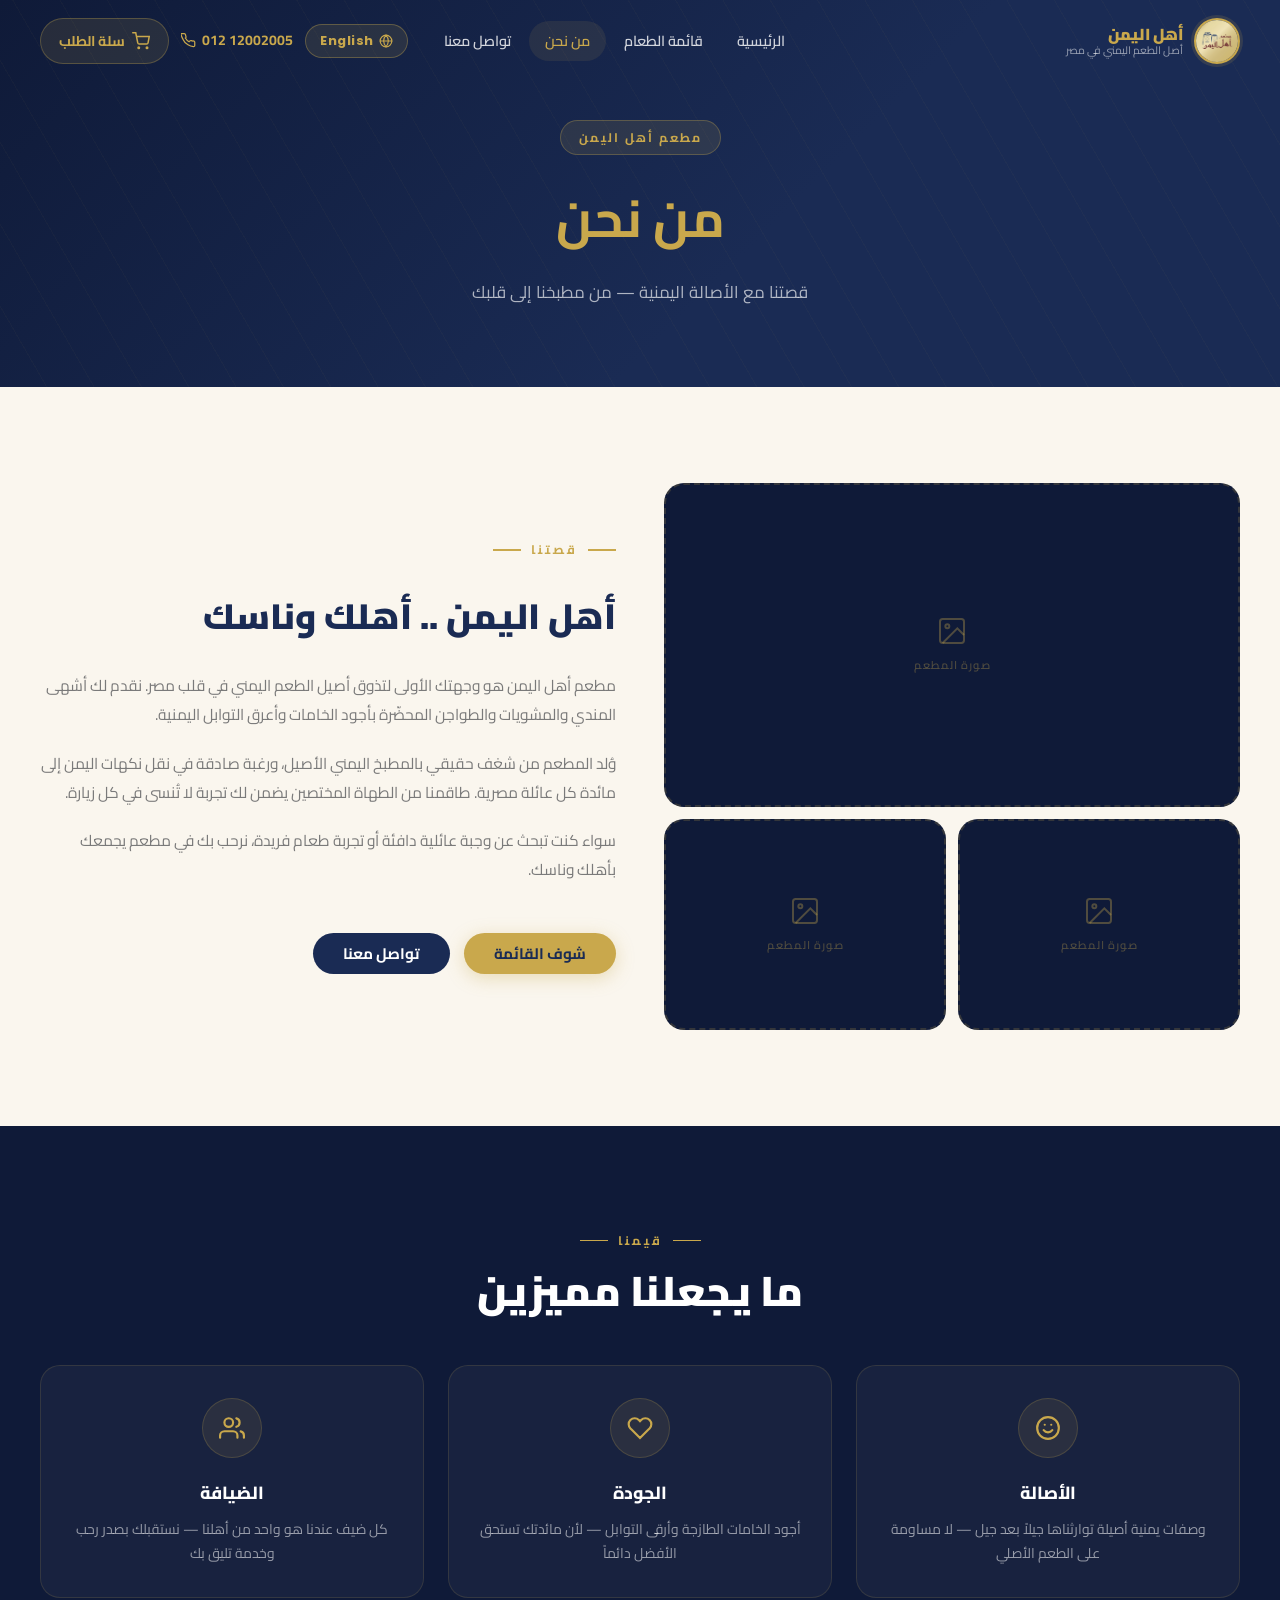
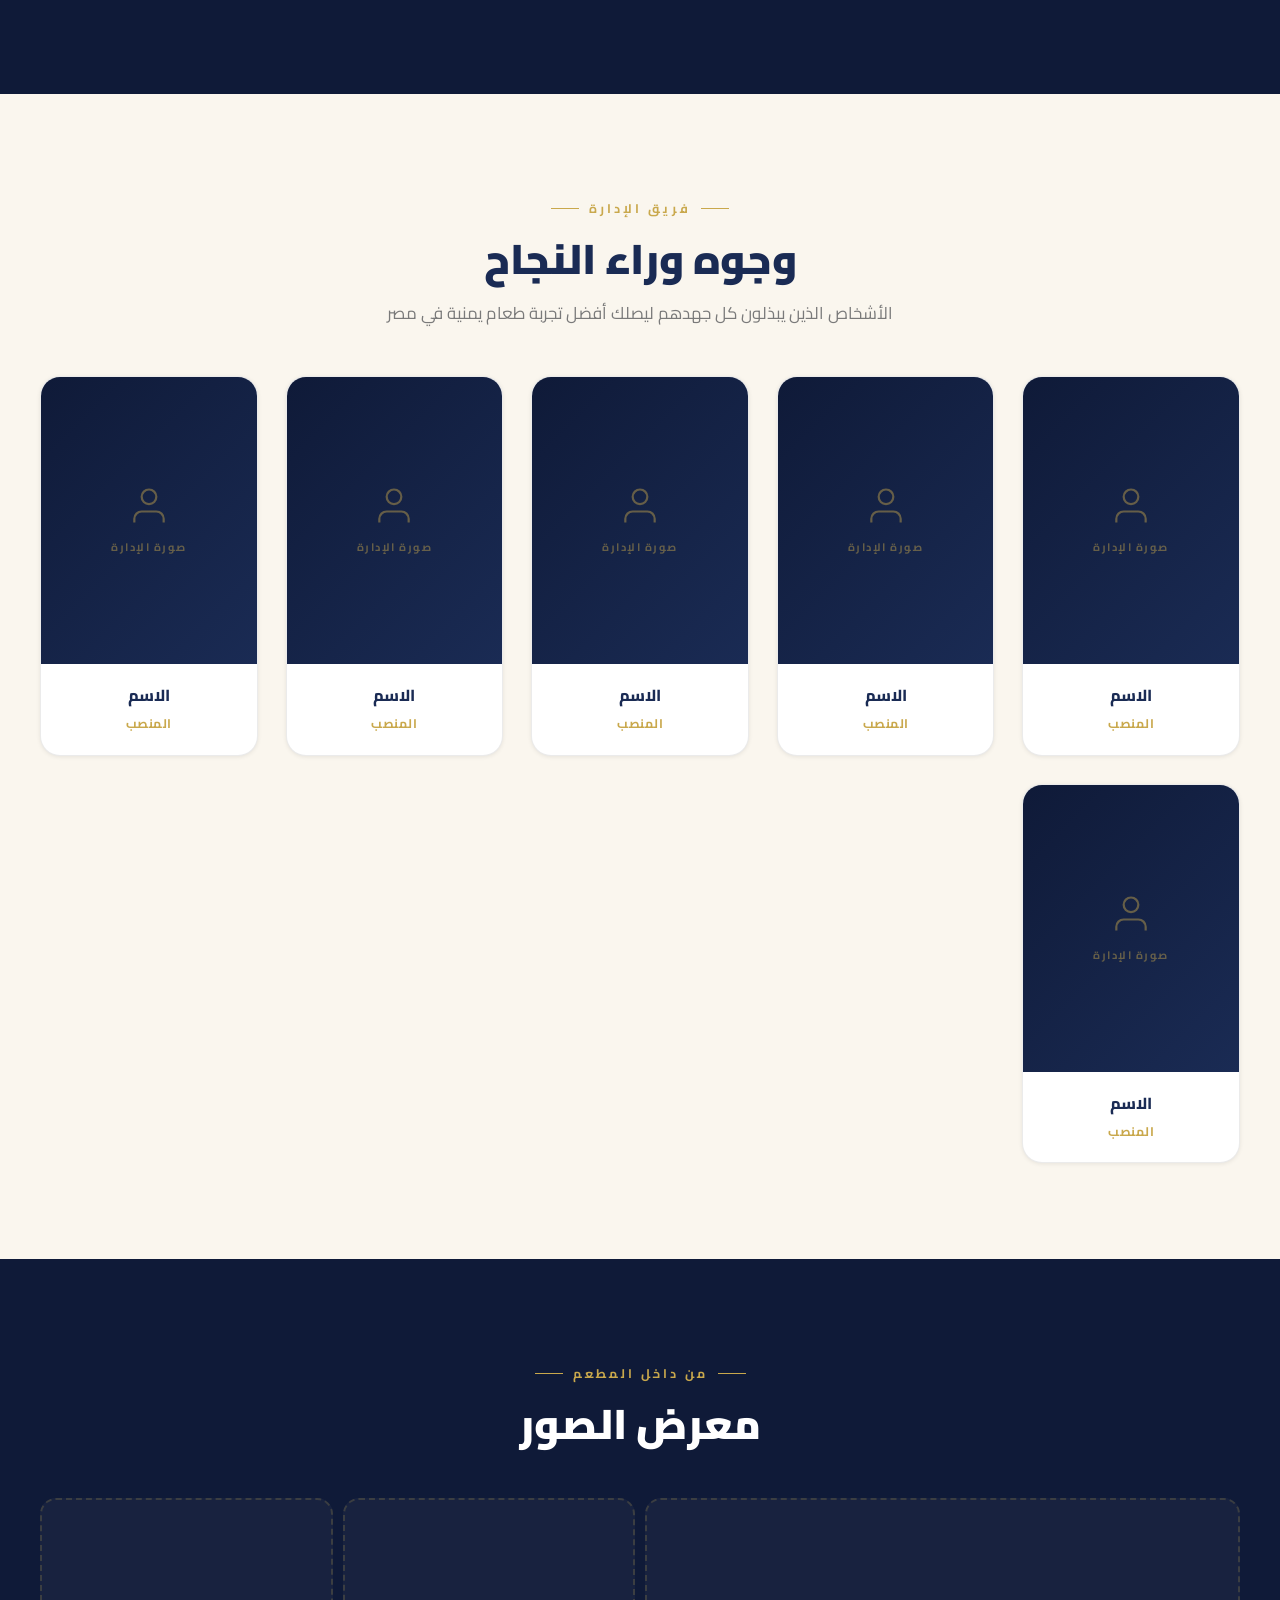
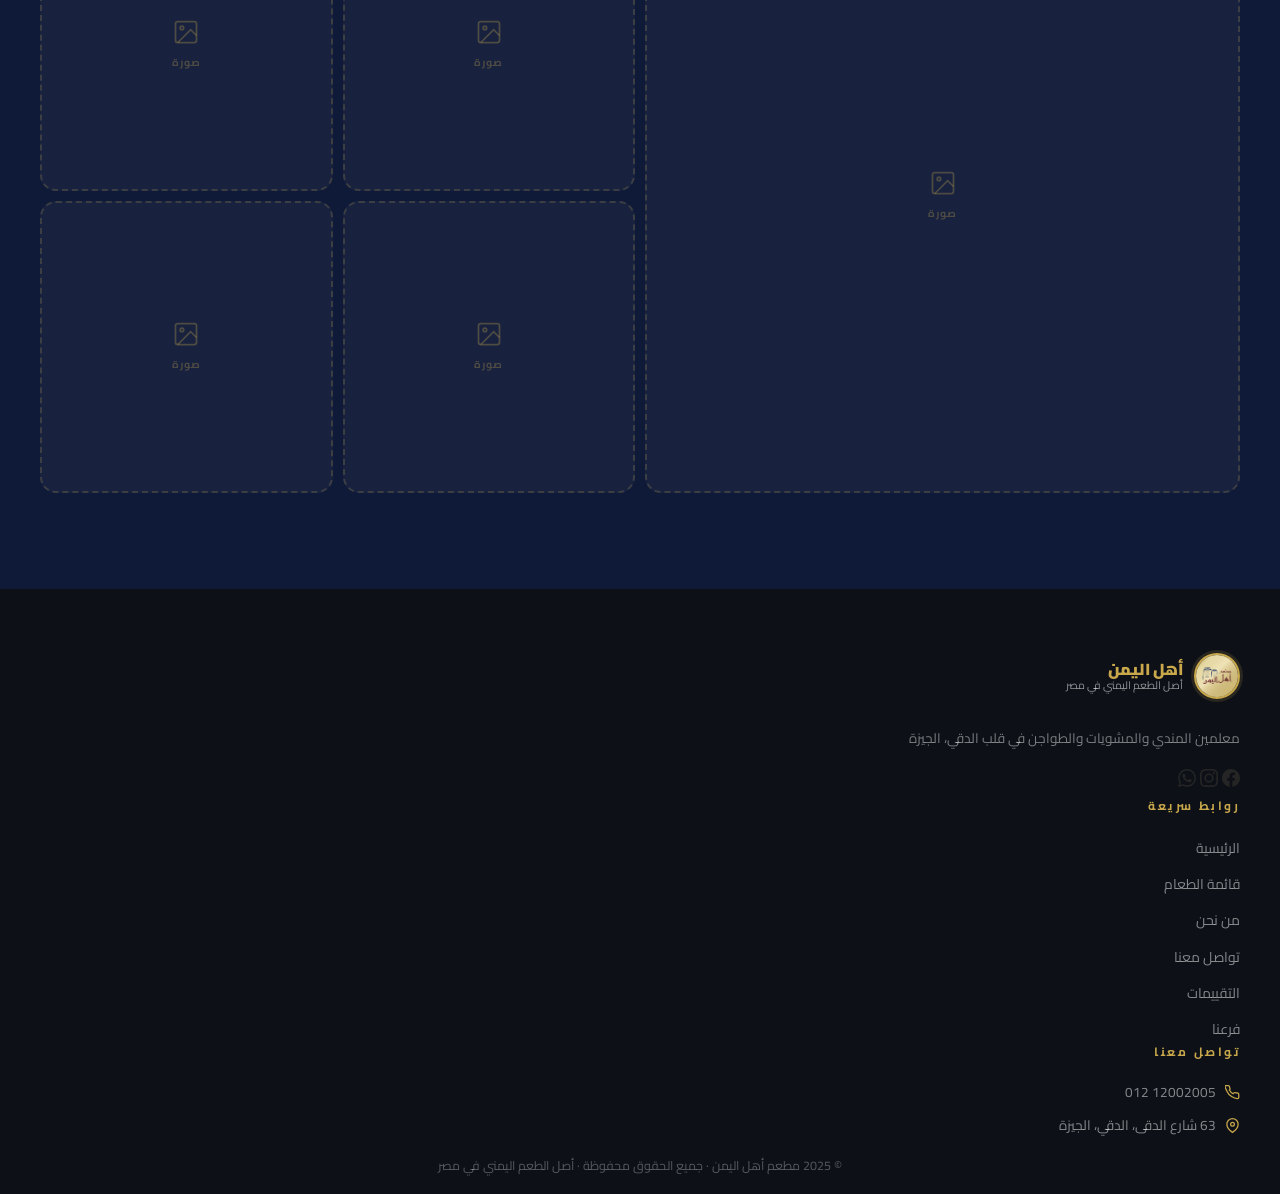
==== about.html @ 2054fd73 "Add order success overlay, Cloudflare Worker proxy, cart session reset, about page, food photos, bil" ====
<!DOCTYPE html>
<html lang="ar" dir="rtl">
<head>
  <meta charset="UTF-8">
  <meta name="viewport" content="width=device-width, initial-scale=1.0">
  <title>من نحن | مطعم أهل اليمن</title>
  <meta name="description" content="تعرف على مطعم أهل اليمن — قصتنا، قيمنا، وفريق إدارتنا في قلب الدقي، الجيزة.">
  <link rel="icon" type="image/jpeg" href="photos/شعار.jpg">
  <link rel="preconnect" href="https://fonts.googleapis.com">
  <link rel="preconnect" href="https://fonts.gstatic.com" crossorigin>
  <link href="https://fonts.googleapis.com/css2?family=Cairo:wght@300;400;600;700;900&family=Poppins:wght@400;600;700;900&display=swap" rel="stylesheet">
  <link rel="stylesheet" href="css/style.css">
  <style>
    /* ── About Page Specific ── */
    .about-hero {
      background: linear-gradient(135deg, var(--navy-dark) 0%, #1a2b54 60%, var(--navy) 100%);
      padding: 120px 0 80px;
      text-align: center;
      position: relative;
      overflow: hidden;
    }
    .about-hero::before {
      content: '';
      position: absolute; inset: 0;
      background: repeating-linear-gradient(60deg, transparent, transparent 40px,
        rgba(201,168,76,0.03) 40px, rgba(201,168,76,0.03) 41px);
    }
    .about-hero-label {
      display: inline-block;
      background: rgba(201,168,76,0.12);
      border: 1px solid rgba(201,168,76,0.3);
      color: var(--gold);
      font-size: 0.78rem; font-weight: 700; letter-spacing: 2px;
      text-transform: uppercase; padding: 6px 18px;
      border-radius: var(--r-full); margin-bottom: 20px;
    }
    .about-hero h1 {
      font-size: clamp(2rem, 5vw, 3.2rem);
      color: var(--white); margin-bottom: 16px; position: relative;
    }
    .about-hero h1 span { color: var(--gold); }
    .about-hero p {
      font-size: 1.05rem; color: rgba(255,255,255,0.65);
      max-width: 520px; margin: 0 auto; position: relative;
    }

    /* ── Story Section ── */
    .about-story-section { padding: var(--sp-24) 0; background: var(--cream); }
    .about-story-grid {
      display: grid; grid-template-columns: 1fr 1fr; gap: 48px; align-items: center;
    }
    .about-story-photos {
      display: grid; grid-template-columns: 1fr 1fr; gap: 12px;
    }
    .story-photo-slot {
      background: var(--navy-dark);
      border-radius: var(--r-xl); overflow: hidden;
      aspect-ratio: 4/3; position: relative;
      display: flex; align-items: center; justify-content: center;
      border: 2px dashed rgba(201,168,76,0.2);
      transition: var(--t);
    }
    .story-photo-slot:first-child {
      grid-column: 1 / -1; aspect-ratio: 16/9;
    }
    .story-photo-slot img {
      position: absolute; inset: 0; width: 100%; height: 100%; object-fit: cover;
    }
    .story-photo-placeholder {
      display: flex; flex-direction: column; align-items: center; gap: 8px;
      color: rgba(201,168,76,0.35); z-index: 1;
    }
    .story-photo-placeholder svg { width: 32px; height: 32px; }
    .story-photo-placeholder span { font-size: 0.7rem; font-weight: 600; letter-spacing: 1px; text-transform: uppercase; }
    .about-story-content { display: flex; flex-direction: column; gap: 20px; }
    .about-story-content .section-label { text-align: right; }
    .about-story-content .section-title { text-align: right; font-size: clamp(1.6rem, 3vw, 2.2rem); }
    .about-story-content p {
      font-size: 0.97rem; line-height: 1.85; color: var(--text-muted);
    }

    /* ── Values ── */
    .about-values-section { padding: var(--sp-24) 0; background: var(--navy-dark); }
    .about-values-section .section-title { color: var(--white); }
    .about-values-section .section-label { color: var(--gold); }
    .values-grid {
      display: grid; grid-template-columns: repeat(3, 1fr); gap: 24px; margin-top: 48px;
    }
    .value-card {
      background: rgba(255,255,255,0.04);
      border: 1px solid rgba(201,168,76,0.15);
      border-radius: var(--r-xl); padding: 32px 24px;
      text-align: center; transition: var(--t);
    }
    .value-card:hover {
      background: rgba(255,255,255,0.08);
      border-color: rgba(201,168,76,0.35); transform: translateY(-4px);
    }
    .value-ico {
      width: 60px; height: 60px; border-radius: 50%;
      background: rgba(201,168,76,0.1); border: 1px solid rgba(201,168,76,0.2);
      display: flex; align-items: center; justify-content: center;
      margin: 0 auto 20px; color: var(--gold);
    }
    .value-ico svg { width: 26px; height: 26px; }
    .value-title { font-size: 1.1rem; font-weight: 800; color: var(--white); margin-bottom: 10px; }
    .value-desc { font-size: 0.87rem; color: rgba(255,255,255,0.55); line-height: 1.7; }

    /* ── Team / Management ── */
    .about-team-section { padding: var(--sp-24) 0; background: var(--cream); }
    .team-grid {
      display: grid; grid-template-columns: repeat(auto-fill, minmax(200px, 1fr));
      gap: 28px; margin-top: 48px;
    }
    .team-card {
      background: var(--white);
      border: 1px solid var(--border-2);
      border-radius: var(--r-xl); overflow: hidden;
      box-shadow: var(--shadow-sm); transition: var(--t);
      text-align: center;
    }
    .team-card:hover { box-shadow: var(--shadow-lg); transform: translateY(-4px); }
    .team-photo {
      width: 100%; aspect-ratio: 3/4; position: relative;
      background: linear-gradient(135deg, var(--navy-dark), #1a2b54);
      display: flex; align-items: center; justify-content: center;
      overflow: hidden;
    }
    .team-photo img {
      position: absolute; inset: 0; width: 100%; height: 100%; object-fit: cover;
    }
    .team-photo-ph {
      display: flex; flex-direction: column; align-items: center; gap: 10px;
      color: rgba(201,168,76,0.45);
    }
    .team-photo-ph svg { width: 44px; height: 44px; }
    .team-photo-ph span { font-size: 0.68rem; font-weight: 700; letter-spacing: 1.5px; text-transform: uppercase; }
    .team-info { padding: 18px 14px 20px; }
    .team-name {
      font-size: 1rem; font-weight: 800; color: var(--navy);
      margin-bottom: 4px;
    }
    .team-role {
      font-size: 0.78rem; color: var(--gold); font-weight: 700;
      letter-spacing: 0.5px;
    }

    /* ── Gallery ── */
    .about-gallery-section { padding: var(--sp-24) 0; background: var(--navy-dark); }
    .about-gallery-section .section-title { color: var(--white); }
    .gallery-grid {
      display: grid;
      grid-template-columns: repeat(4, 1fr);
      grid-template-rows: auto auto;
      gap: 10px; margin-top: 36px;
    }
    .gallery-slot {
      background: rgba(255,255,255,0.04);
      border: 2px dashed rgba(201,168,76,0.2);
      border-radius: var(--r-lg); overflow: hidden;
      position: relative; aspect-ratio: 1/1;
      display: flex; align-items: center; justify-content: center;
    }
    .gallery-slot:first-child {
      grid-column: 1 / 3; grid-row: 1 / 3; aspect-ratio: auto;
    }
    .gallery-slot img {
      position: absolute; inset: 0; width: 100%; height: 100%; object-fit: cover;
    }
    .gallery-ph {
      display: flex; flex-direction: column; align-items: center; gap: 8px;
      color: rgba(201,168,76,0.3);
    }
    .gallery-ph svg { width: 28px; height: 28px; }
    .gallery-ph span { font-size: 0.65rem; font-weight: 700; letter-spacing: 1px; text-transform: uppercase; }

    /* ── Responsive ── */
    @media (max-width: 900px) {
      .about-story-grid { grid-template-columns: 1fr; }
      .about-story-photos { order: -1; }
      .about-story-content .section-label,
      .about-story-content .section-title { text-align: center; }
      .values-grid { grid-template-columns: 1fr; }
      .gallery-grid { grid-template-columns: repeat(2, 1fr); }
      .gallery-slot:first-child { grid-column: 1 / -1; grid-row: auto; }
    }
    @media (max-width: 600px) {
      .team-grid { grid-template-columns: repeat(2, 1fr); gap: 16px; }
    }
  </style>
</head>
<body>

<!-- ══════════════════════════════════════
     HEADER
══════════════════════════════════════ -->
<header class="header" id="mainHeader">
  <div class="container header-inner">
    <a href="index.html" class="logo">
      <img class="logo-img" src="photos/شعار.jpg" alt="Ahl Al-Yemen Restaurant">
      <div class="logo-text">
        <span class="logo-name" data-ar="أهل اليمن">Ahl Al-Yemen</span>
        <span class="logo-tagline" data-ar="أصل الطعم اليمني في مصر">Authentic Yemeni Taste in Egypt</span>
      </div>
    </a>

    <nav class="nav">
      <a href="index.html" data-ar="الرئيسية">Home</a>
      <a href="menu.html" data-ar="قائمة الطعام">Menu</a>
      <a href="about.html" class="active" data-ar="من نحن">About Us</a>
      <a href="contact.html" data-ar="تواصل معنا">Contact Us</a>
    </nav>

    <div class="header-actions">
      <button class="lang-toggle" id="langToggle" onclick="toggleLanguage()" aria-label="Switch language">
        <svg viewBox="0 0 24 24" fill="none" stroke="currentColor" stroke-width="2" stroke-linecap="round"><circle cx="12" cy="12" r="10"/><line x1="2" y1="12" x2="22" y2="12"/><path d="M12 2a15.3 15.3 0 014 10 15.3 15.3 0 01-4 10 15.3 15.3 0 01-4-10 15.3 15.3 0 014-10z"/></svg>
        <span id="langLabel" class="lang-lbl">English</span>
      </button>
      <a href="tel:+201212002005" class="header-phone">
        <svg viewBox="0 0 24 24" fill="none" stroke="currentColor" stroke-width="2" stroke-linecap="round"><path d="M22 16.92v3a2 2 0 01-2.18 2 19.79 19.79 0 01-8.63-3.07A19.5 19.5 0 013.07 9.81a19.79 19.79 0 01-3.07-8.67A2 2 0 012.18 1h3a2 2 0 012 1.72c.127.96.361 1.903.7 2.81a2 2 0 01-.45 2.11L6.91 8.09a16 16 0 006 6l1.45-1.45a2 2 0 012.11-.45c.907.339 1.85.573 2.81.7A2 2 0 0122 14.92z"/></svg>
        012 12002005
      </a>
      <button class="btn-cart" onclick="openCart()" aria-label="Order Cart">
        <svg viewBox="0 0 24 24" fill="none" stroke="currentColor" stroke-width="2" stroke-linecap="round"><circle cx="9" cy="21" r="1"/><circle cx="20" cy="21" r="1"/><path d="M1 1h4l2.68 13.39a2 2 0 002 1.61h9.72a2 2 0 002-1.61L23 6H6"/></svg>
        <span data-ar="سلة الطلب">Order Cart</span>
        <span class="cart-badge" hidden>0</span>
      </button>
      <button class="menu-toggle" id="menuToggle" aria-label="Menu" aria-expanded="false">
        <span></span><span></span><span></span>
      </button>
    </div>
  </div>
</header>

<!-- Mobile overlay + drawer -->
<div class="mobile-overlay" id="mobileOverlay"></div>
<aside class="mobile-drawer" id="mobileDrawer">
  <div class="mobile-drawer-head">
    <a href="index.html" class="logo">
      <img class="logo-img" src="photos/شعار.jpg" alt="أهل اليمن" style="width:38px;height:38px;">
      <div class="logo-text"><span class="logo-name" data-ar="أهل اليمن">Ahl Al-Yemen</span></div>
    </a>
    <button class="mobile-drawer-close" id="mobileClose" aria-label="Close">
      <svg width="18" height="18" viewBox="0 0 24 24" fill="none" stroke="currentColor" stroke-width="2.5" stroke-linecap="round"><line x1="18" y1="6" x2="6" y2="18"/><line x1="6" y1="6" x2="18" y2="18"/></svg>
    </button>
  </div>
  <nav class="mobile-drawer-nav">
    <a href="index.html" data-ar="الرئيسية">Home</a>
    <a href="menu.html" data-ar="قائمة الطعام">Menu</a>
    <a href="about.html" class="active" data-ar="من نحن">About Us</a>
    <a href="contact.html" data-ar="تواصل معنا">Contact Us</a>
  </nav>
  <div class="mobile-drawer-foot">
    <button class="btn btn-gold" onclick="openCart();document.getElementById('mobileDrawer').classList.remove('open');" style="width:100%;justify-content:center;">
      <svg width="18" height="18" viewBox="0 0 24 24" fill="none" stroke="currentColor" stroke-width="2"><circle cx="9" cy="21" r="1"/><circle cx="20" cy="21" r="1"/><path d="M1 1h4l2.68 13.39a2 2 0 002 1.61h9.72a2 2 0 002-1.61L23 6H6"/></svg>
      <span data-ar="سلة الطلب">Order Cart</span> <span class="cart-badge" hidden>0</span>
    </button>
    <a href="tel:+201212002005" class="btn btn-navy" style="width:100%;justify-content:center;direction:ltr;">012 12002005</a>
    <button class="lang-toggle" onclick="toggleLanguage()" style="width:100%;justify-content:center;" aria-label="Switch language">
      <svg viewBox="0 0 24 24" fill="none" stroke="currentColor" stroke-width="2" stroke-linecap="round"><circle cx="12" cy="12" r="10"/><line x1="2" y1="12" x2="22" y2="12"/><path d="M12 2a15.3 15.3 0 014 10 15.3 15.3 0 01-4 10 15.3 15.3 0 01-4-10 15.3 15.3 0 014-10z"/></svg>
      <span class="lang-lbl">English</span>
    </button>
  </div>
</aside>

<!-- ══════════════════════════════════════
     HERO
══════════════════════════════════════ -->
<section class="about-hero">
  <div class="container" style="position:relative;z-index:1;">
    <div class="about-hero-label" data-ar="مطعم أهل اليمن">Ahl Al-Yemen Restaurant</div>
    <h1><span data-ar="من ">About </span><span data-ar="نحن">Us</span></h1>
    <p data-ar="قصتنا مع الأصالة اليمنية — من مطبخنا إلى قلبك">Our journey with Yemeni authenticity — from our kitchen to your heart</p>
  </div>
</section>

<!-- ══════════════════════════════════════
     STORY
══════════════════════════════════════ -->
<section class="about-story-section">
  <div class="container">
    <div class="about-story-grid">

      <!-- Photos -->
      <div class="about-story-photos reveal">
        <div class="story-photo-slot">
          <!-- Main large photo — replace src when available -->
          <div class="story-photo-placeholder">
            <svg viewBox="0 0 24 24" fill="none" stroke="currentColor" stroke-width="1.5"><rect x="3" y="3" width="18" height="18" rx="2"/><circle cx="8.5" cy="8.5" r="1.5"/><polyline points="21 15 16 10 5 21"/></svg>
            <span data-ar="صورة المطعم">Restaurant Photo</span>
          </div>
        </div>
        <div class="story-photo-slot">
          <div class="story-photo-placeholder">
            <svg viewBox="0 0 24 24" fill="none" stroke="currentColor" stroke-width="1.5"><rect x="3" y="3" width="18" height="18" rx="2"/><circle cx="8.5" cy="8.5" r="1.5"/><polyline points="21 15 16 10 5 21"/></svg>
            <span data-ar="صورة المطعم">Restaurant Photo</span>
          </div>
        </div>
        <div class="story-photo-slot">
          <div class="story-photo-placeholder">
            <svg viewBox="0 0 24 24" fill="none" stroke="currentColor" stroke-width="1.5"><rect x="3" y="3" width="18" height="18" rx="2"/><circle cx="8.5" cy="8.5" r="1.5"/><polyline points="21 15 16 10 5 21"/></svg>
            <span data-ar="صورة المطعم">Restaurant Photo</span>
          </div>
        </div>
      </div>

      <!-- Story Text -->
      <div class="about-story-content reveal">
        <div class="section-label" data-ar="قصتنا">Our Story</div>
        <h2 class="section-title" data-ar="أهل اليمن .. أهلك وناسك">Ahl Al-Yemen... Your Family</h2>
        <p data-ar="مطعم أهل اليمن هو وجهتك الأولى لتذوق أصيل الطعم اليمني في قلب مصر. نقدم لك أشهى المندي والمشويات والطواجن المحضّرة بأجود الخامات وأعرق التوابل اليمنية.">
          Ahl Al-Yemen Restaurant is your first destination for authentic Yemeni cuisine in the heart of Egypt. We serve the finest Mandi, grills and stews prepared with the best ingredients and the most authentic Yemeni spices.
        </p>
        <p data-ar="وُلد المطعم من شغف حقيقي بالمطبخ اليمني الأصيل، ورغبة صادقة في نقل نكهات اليمن إلى مائدة كل عائلة مصرية. طاقمنا من الطهاة المختصين يضمن لك تجربة لا تُنسى في كل زيارة.">
          The restaurant was born from a genuine passion for authentic Yemeni cuisine and a sincere desire to bring the flavors of Yemen to every Egyptian family's table. Our team of specialized chefs ensures an unforgettable experience with every visit.
        </p>
        <p data-ar="سواء كنت تبحث عن وجبة عائلية دافئة أو تجربة طعام فريدة، نرحب بك في مطعم يجمعك بأهلك وناسك.">
          Whether you're looking for a warm family meal or a unique dining experience, we welcome you to a restaurant that brings you together with your people.
        </p>
        <div style="display:flex;gap:14px;flex-wrap:wrap;margin-top:28px;">
          <a href="menu.html" class="btn btn-gold" data-ar="شوف القائمة">View Menu</a>
          <a href="contact.html" class="btn btn-navy" data-ar="تواصل معنا">Contact Us</a>
        </div>
      </div>

    </div>
  </div>
</section>

<!-- ══════════════════════════════════════
     VALUES
══════════════════════════════════════ -->
<section class="about-values-section">
  <div class="container">
    <div class="section-header">
      <div class="section-label" data-ar="قيمنا">Our Values</div>
      <h2 class="section-title" data-ar="ما يجعلنا مميزين">What Makes Us Special</h2>
    </div>
    <div class="values-grid">
      <div class="value-card reveal">
        <div class="value-ico">
          <svg viewBox="0 0 24 24" fill="none" stroke="currentColor" stroke-width="2" stroke-linecap="round"><path d="M12 2C6.48 2 2 6.48 2 12s4.48 10 10 10 10-4.48 10-10S17.52 2 12 2z"/><path d="M8 14s1.5 2 4 2 4-2 4-2"/><line x1="9" y1="9" x2="9.01" y2="9"/><line x1="15" y1="9" x2="15.01" y2="9"/></svg>
        </div>
        <div class="value-title" data-ar="الأصالة">Authenticity</div>
        <div class="value-desc" data-ar="وصفات يمنية أصيلة توارثناها جيلاً بعد جيل — لا مساومة على الطعم الأصلي">Authentic Yemeni recipes passed down generation to generation — no compromise on original flavor</div>
      </div>
      <div class="value-card reveal reveal-delay-1">
        <div class="value-ico">
          <svg viewBox="0 0 24 24" fill="none" stroke="currentColor" stroke-width="2" stroke-linecap="round"><path d="M20.84 4.61a5.5 5.5 0 00-7.78 0L12 5.67l-1.06-1.06a5.5 5.5 0 00-7.78 7.78l1.06 1.06L12 21.23l7.78-7.78 1.06-1.06a5.5 5.5 0 000-7.78z"/></svg>
        </div>
        <div class="value-title" data-ar="الجودة">Quality</div>
        <div class="value-desc" data-ar="أجود الخامات الطازجة وأرقى التوابل — لأن مائدتك تستحق الأفضل دائماً">The finest fresh ingredients and premium spices — because your table always deserves the best</div>
      </div>
      <div class="value-card reveal reveal-delay-2">
        <div class="value-ico">
          <svg viewBox="0 0 24 24" fill="none" stroke="currentColor" stroke-width="2" stroke-linecap="round"><path d="M17 21v-2a4 4 0 00-4-4H5a4 4 0 00-4 4v2"/><circle cx="9" cy="7" r="4"/><path d="M23 21v-2a4 4 0 00-3-3.87"/><path d="M16 3.13a4 4 0 010 7.75"/></svg>
        </div>
        <div class="value-title" data-ar="الضيافة">Hospitality</div>
        <div class="value-desc" data-ar="كل ضيف عندنا هو واحد من أهلنا — نستقبلك بصدر رحب وخدمة تليق بك">Every guest is family to us — we welcome you with open arms and service worthy of you</div>
      </div>
    </div>
  </div>
</section>

<!-- ══════════════════════════════════════
     MANAGEMENT TEAM
══════════════════════════════════════ -->
<section class="about-team-section">
  <div class="container">
    <div class="section-header">
      <div class="section-label" data-ar="فريق الإدارة">Management Team</div>
      <h2 class="section-title" data-ar="وجوه وراء النجاح">The Faces Behind the Success</h2>
      <p class="section-sub" data-ar="الأشخاص الذين يبذلون كل جهدهم ليصلك أفضل تجربة طعام يمنية في مصر">The people who give their all to deliver the best Yemeni dining experience in Egypt</p>
    </div>
    <div class="team-grid">

      <!-- ── Team Member 1 ── -->
      <div class="team-card reveal">
        <div class="team-photo">
          <!-- Replace with: <img src="photos/team/manager1.jpg" alt="..."> -->
          <div class="team-photo-ph">
            <svg viewBox="0 0 24 24" fill="none" stroke="currentColor" stroke-width="1.2"><path d="M20 21v-2a4 4 0 00-4-4H8a4 4 0 00-4 4v2"/><circle cx="12" cy="7" r="4"/></svg>
            <span data-ar="صورة الإدارة">Photo</span>
          </div>
        </div>
        <div class="team-info">
          <div class="team-name" data-ar="الاسم">Name</div>
          <div class="team-role" data-ar="المنصب">Position</div>
        </div>
      </div>

      <!-- ── Team Member 2 ── -->
      <div class="team-card reveal reveal-delay-1">
        <div class="team-photo">
          <div class="team-photo-ph">
            <svg viewBox="0 0 24 24" fill="none" stroke="currentColor" stroke-width="1.2"><path d="M20 21v-2a4 4 0 00-4-4H8a4 4 0 00-4 4v2"/><circle cx="12" cy="7" r="4"/></svg>
            <span data-ar="صورة الإدارة">Photo</span>
          </div>
        </div>
        <div class="team-info">
          <div class="team-name" data-ar="الاسم">Name</div>
          <div class="team-role" data-ar="المنصب">Position</div>
        </div>
      </div>

      <!-- ── Team Member 3 ── -->
      <div class="team-card reveal reveal-delay-2">
        <div class="team-photo">
          <div class="team-photo-ph">
            <svg viewBox="0 0 24 24" fill="none" stroke="currentColor" stroke-width="1.2"><path d="M20 21v-2a4 4 0 00-4-4H8a4 4 0 00-4 4v2"/><circle cx="12" cy="7" r="4"/></svg>
            <span data-ar="صورة الإدارة">Photo</span>
          </div>
        </div>
        <div class="team-info">
          <div class="team-name" data-ar="الاسم">Name</div>
          <div class="team-role" data-ar="المنصب">Position</div>
        </div>
      </div>

      <!-- ── Team Member 4 ── -->
      <div class="team-card reveal">
        <div class="team-photo">
          <div class="team-photo-ph">
            <svg viewBox="0 0 24 24" fill="none" stroke="currentColor" stroke-width="1.2"><path d="M20 21v-2a4 4 0 00-4-4H8a4 4 0 00-4 4v2"/><circle cx="12" cy="7" r="4"/></svg>
            <span data-ar="صورة الإدارة">Photo</span>
          </div>
        </div>
        <div class="team-info">
          <div class="team-name" data-ar="الاسم">Name</div>
          <div class="team-role" data-ar="المنصب">Position</div>
        </div>
      </div>

      <!-- ── Team Member 5 ── -->
      <div class="team-card reveal reveal-delay-1">
        <div class="team-photo">
          <div class="team-photo-ph">
            <svg viewBox="0 0 24 24" fill="none" stroke="currentColor" stroke-width="1.2"><path d="M20 21v-2a4 4 0 00-4-4H8a4 4 0 00-4 4v2"/><circle cx="12" cy="7" r="4"/></svg>
            <span data-ar="صورة الإدارة">Photo</span>
          </div>
        </div>
        <div class="team-info">
          <div class="team-name" data-ar="الاسم">Name</div>
          <div class="team-role" data-ar="المنصب">Position</div>
        </div>
      </div>

      <!-- ── Team Member 6 ── -->
      <div class="team-card reveal reveal-delay-2">
        <div class="team-photo">
          <div class="team-photo-ph">
            <svg viewBox="0 0 24 24" fill="none" stroke="currentColor" stroke-width="1.2"><path d="M20 21v-2a4 4 0 00-4-4H8a4 4 0 00-4 4v2"/><circle cx="12" cy="7" r="4"/></svg>
            <span data-ar="صورة الإدارة">Photo</span>
          </div>
        </div>
        <div class="team-info">
          <div class="team-name" data-ar="الاسم">Name</div>
          <div class="team-role" data-ar="المنصب">Position</div>
        </div>
      </div>

    </div>
  </div>
</section>

<!-- ══════════════════════════════════════
     PHOTO GALLERY
══════════════════════════════════════ -->
<section class="about-gallery-section">
  <div class="container">
    <div class="section-header">
      <div class="section-label" style="color:var(--gold)" data-ar="من داخل المطعم">Inside the Restaurant</div>
      <h2 class="section-title" data-ar="معرض الصور">Photo Gallery</h2>
    </div>
    <div class="gallery-grid">
      <div class="gallery-slot">
        <div class="gallery-ph">
          <svg viewBox="0 0 24 24" fill="none" stroke="currentColor" stroke-width="1.5"><rect x="3" y="3" width="18" height="18" rx="2"/><circle cx="8.5" cy="8.5" r="1.5"/><polyline points="21 15 16 10 5 21"/></svg>
          <span data-ar="صورة">Photo</span>
        </div>
      </div>
      <div class="gallery-slot">
        <div class="gallery-ph">
          <svg viewBox="0 0 24 24" fill="none" stroke="currentColor" stroke-width="1.5"><rect x="3" y="3" width="18" height="18" rx="2"/><circle cx="8.5" cy="8.5" r="1.5"/><polyline points="21 15 16 10 5 21"/></svg>
          <span data-ar="صورة">Photo</span>
        </div>
      </div>
      <div class="gallery-slot">
        <div class="gallery-ph">
          <svg viewBox="0 0 24 24" fill="none" stroke="currentColor" stroke-width="1.5"><rect x="3" y="3" width="18" height="18" rx="2"/><circle cx="8.5" cy="8.5" r="1.5"/><polyline points="21 15 16 10 5 21"/></svg>
          <span data-ar="صورة">Photo</span>
        </div>
      </div>
      <div class="gallery-slot">
        <div class="gallery-ph">
          <svg viewBox="0 0 24 24" fill="none" stroke="currentColor" stroke-width="1.5"><rect x="3" y="3" width="18" height="18" rx="2"/><circle cx="8.5" cy="8.5" r="1.5"/><polyline points="21 15 16 10 5 21"/></svg>
          <span data-ar="صورة">Photo</span>
        </div>
      </div>
      <div class="gallery-slot">
        <div class="gallery-ph">
          <svg viewBox="0 0 24 24" fill="none" stroke="currentColor" stroke-width="1.5"><rect x="3" y="3" width="18" height="18" rx="2"/><circle cx="8.5" cy="8.5" r="1.5"/><polyline points="21 15 16 10 5 21"/></svg>
          <span data-ar="صورة">Photo</span>
        </div>
      </div>
    </div>
  </div>
</section>

<!-- ══════════════════════════════════════
     FOOTER
══════════════════════════════════════ -->
<footer class="footer">
  <div class="container footer-inner">
    <div>
      <a href="index.html" class="logo" style="margin-bottom:16px;display:inline-flex;">
        <img class="logo-img" src="photos/شعار.jpg" alt="Ahl Al-Yemen">
        <div class="logo-text">
          <span class="logo-name" data-ar="أهل اليمن">Ahl Al-Yemen</span>
          <span class="logo-tagline" data-ar="أصل الطعم اليمني في مصر">Authentic Yemeni Taste in Egypt</span>
        </div>
      </a>
      <p class="footer-tagline" data-ar="معلمين المندي والمشويات والطواجن في قلب الدقي، الجيزة">Masters of Mandi, Grills &amp; Stews in the heart of Dokki, Giza</p>
      <div class="footer-social">
        <a href="https://www.facebook.com/ahlelyemeneg/" target="_blank" rel="noopener" aria-label="Facebook">
          <svg width="18" height="18" viewBox="0 0 24 24" fill="currentColor"><path d="M24 12.073c0-6.627-5.373-12-12-12s-12 5.373-12 12c0 5.99 4.388 10.954 10.125 11.854v-8.385H7.078v-3.47h3.047V9.43c0-3.007 1.792-4.669 4.533-4.669 1.312 0 2.686.235 2.686.235v2.953H15.83c-1.491 0-1.956.925-1.956 1.874v2.25h3.328l-.532 3.47h-2.796v8.385C19.612 23.027 24 18.062 24 12.073z"/></svg>
        </a>
        <a href="https://www.instagram.com/ahlelyemen_eg/" target="_blank" rel="noopener" aria-label="Instagram">
          <svg width="18" height="18" viewBox="0 0 24 24" fill="currentColor"><path d="M12 2.163c3.204 0 3.584.012 4.85.07 3.252.148 4.771 1.691 4.919 4.919.058 1.265.069 1.645.069 4.849 0 3.205-.012 3.584-.069 4.849-.149 3.225-1.664 4.771-4.919 4.919-1.266.058-1.644.07-4.85.07-3.204 0-3.584-.012-4.849-.07-3.26-.149-4.771-1.699-4.919-4.92-.058-1.265-.07-1.644-.07-4.849 0-3.204.013-3.583.07-4.849.149-3.227 1.664-4.771 4.919-4.919 1.266-.057 1.645-.069 4.849-.069zM12 0C8.741 0 8.333.014 7.053.072 2.695.272.273 2.69.073 7.052.014 8.333 0 8.741 0 12c0 3.259.014 3.668.072 4.948.2 4.358 2.618 6.78 6.98 6.98C8.333 23.986 8.741 24 12 24c3.259 0 3.668-.014 4.948-.072 4.354-.2 6.782-2.618 6.979-6.98.059-1.28.073-1.689.073-4.948 0-3.259-.014-3.667-.072-4.947-.196-4.354-2.617-6.78-6.979-6.98C15.668.014 15.259 0 12 0zm0 5.838a6.162 6.162 0 100 12.324 6.162 6.162 0 000-12.324zM12 16a4 4 0 110-8 4 4 0 010 8zm6.406-11.845a1.44 1.44 0 100 2.881 1.44 1.44 0 000-2.881z"/></svg>
        </a>
        <a href="https://wa.me/201212002005" target="_blank" rel="noopener" aria-label="WhatsApp">
          <svg width="18" height="18" viewBox="0 0 24 24" fill="currentColor"><path d="M17.472 14.382c-.297-.149-1.758-.867-2.03-.967-.273-.099-.471-.148-.67.15-.197.297-.767.966-.94 1.164-.173.199-.347.223-.644.075-.297-.15-1.255-.463-2.39-1.475-.883-.788-1.48-1.761-1.653-2.059-.173-.297-.018-.458.13-.606.134-.133.298-.347.446-.52.149-.174.198-.298.298-.497.099-.198.05-.371-.025-.52-.075-.149-.669-1.612-.916-2.207-.242-.579-.487-.5-.669-.51-.173-.008-.371-.01-.57-.01-.198 0-.52.074-.792.372-.272.297-1.04 1.016-1.04 2.479 0 1.462 1.065 2.875 1.213 3.074.149.198 2.096 3.2 5.077 4.487.709.306 1.262.489 1.694.625.712.227 1.36.195 1.871.118.571-.085 1.758-.719 2.006-1.413.248-.694.248-1.289.173-1.413-.074-.124-.272-.198-.57-.347m-5.421 7.403h-.004a9.87 9.87 0 01-5.031-1.378l-.361-.214-3.741.982.998-3.648-.235-.374a9.86 9.86 0 01-1.51-5.26c.001-5.45 4.436-9.884 9.888-9.884 2.64 0 5.122 1.03 6.988 2.898a9.825 9.825 0 012.893 6.994c-.003 5.45-4.437 9.884-9.885 9.884m8.413-18.297A11.815 11.815 0 0012.05 0C5.495 0 .16 5.335.157 11.892c0 2.096.547 4.142 1.588 5.945L.057 24l6.305-1.654a11.882 11.882 0 005.683 1.448h.005c6.554 0 11.89-5.335 11.893-11.893a11.821 11.821 0 00-3.48-8.413z"/></svg>
        </a>
      </div>
    </div>
    <div>
      <h3 class="footer-col-title" data-ar="روابط سريعة">Quick Links</h3>
      <ul class="footer-links">
        <li><a href="index.html" data-ar="الرئيسية">Home</a></li>
        <li><a href="menu.html" data-ar="قائمة الطعام">Food Menu</a></li>
        <li><a href="about.html" data-ar="من نحن">About Us</a></li>
        <li><a href="contact.html" data-ar="تواصل معنا">Contact Us</a></li>
        <li><a href="index.html#reviews" data-ar="التقييمات">Reviews</a></li>
        <li><a href="index.html#branches" data-ar="فرعنا">Our Branch</a></li>
      </ul>
    </div>
    <div>
      <h3 class="footer-col-title" data-ar="تواصل معنا">Contact Us</h3>
      <div class="footer-contact">
        <div class="footer-contact-row">
          <svg viewBox="0 0 24 24" fill="none" stroke="currentColor" stroke-width="2"><path d="M22 16.92v3a2 2 0 01-2.18 2 19.79 19.79 0 01-8.63-3.07A19.5 19.5 0 013.07 9.81a19.79 19.79 0 01-3.07-8.67A2 2 0 012.18 1h3a2 2 0 012 1.72c.127.96.361 1.903.7 2.81a2 2 0 01-.45 2.11L6.91 8.09a16 16 0 006 6l1.45-1.45a2 2 0 012.11-.45c.907.339 1.85.573 2.81.7A2 2 0 0122 14.92z"/></svg>
          <span dir="ltr">012 12002005</span>
        </div>
        <div class="footer-contact-row">
          <svg viewBox="0 0 24 24" fill="none" stroke="currentColor" stroke-width="2"><path d="M21 10c0 7-9 13-9 13s-9-6-9-13a9 9 0 0118 0z"/><circle cx="12" cy="10" r="3"/></svg>
          <span data-ar="63 شارع الدقى، الدقي، الجيزة">63 Dokki St., Dokki, Giza</span>
        </div>
      </div>
    </div>
  </div>
  <div class="container">
    <div class="footer-bottom" data-ar="© 2025 مطعم أهل اليمن · جميع الحقوق محفوظة · أصل الطعم اليمني في مصر">© 2025 Ahl Al-Yemen Restaurant · All Rights Reserved · Authentic Yemeni Taste in Egypt</div>
  </div>
</footer>

<!-- FLOATING CART BUTTON -->
<button class="float-cart" onclick="openCart()" aria-label="Order Cart">
  <svg viewBox="0 0 24 24" fill="none" stroke="currentColor" stroke-width="2"><circle cx="9" cy="21" r="1"/><circle cx="20" cy="21" r="1"/><path d="M1 1h4l2.68 13.39a2 2 0 002 1.61h9.72a2 2 0 002-1.61L23 6H6"/></svg>
  <span class="cart-badge" hidden>0</span>
</button>

<!-- CART DRAWER -->
<div class="cart-overlay" id="cartOverlay"></div>
<aside class="cart-drawer" id="cartDrawer" role="dialog" aria-label="Order Cart">
  <div class="cart-head">
    <div class="cart-head-title">
      <svg viewBox="0 0 24 24" fill="none" stroke="currentColor" stroke-width="2"><circle cx="9" cy="21" r="1"/><circle cx="20" cy="21" r="1"/><path d="M1 1h4l2.68 13.39a2 2 0 002 1.61h9.72a2 2 0 002-1.61L23 6H6"/></svg>
      <span data-ar="سلة الطلب">Order Cart</span>
      <span class="cart-head-count" id="cartHeadCount">0</span>
    </div>
    <button class="cart-close" onclick="closeCart()" aria-label="Close">
      <svg viewBox="0 0 24 24" fill="none" stroke="currentColor" stroke-width="2.5" stroke-linecap="round"><line x1="18" y1="6" x2="6" y2="18"/><line x1="6" y1="6" x2="18" y2="18"/></svg>
    </button>
  </div>
  <div class="cart-empty" id="cartEmpty">
    <svg viewBox="0 0 24 24" fill="none" stroke="currentColor" stroke-width="1.5"><circle cx="9" cy="21" r="1"/><circle cx="20" cy="21" r="1"/><path d="M1 1h4l2.68 13.39a2 2 0 002 1.61h9.72a2 2 0 002-1.61L23 6H6"/></svg>
    <h3 data-ar="السلة فارغة">Cart is empty</h3>
    <p data-ar="أضف أطباقك المفضلة من القائمة">Add your favourite dishes from the menu</p>
  </div>
  <ul class="cart-items-list" id="cartItemsList"></ul>
  <div class="cart-footer" id="cartFooter" hidden>
    <div class="cart-total-row">
      <span data-ar="الإجمالي">Total</span>
      <span class="cart-total-val" id="cartTotal">0 EGP</span>
    </div>
    <button class="btn btn-gold" style="width:100%;justify-content:center;" onclick="openCheckout()">
      <svg width="16" height="16" viewBox="0 0 24 24" fill="none" stroke="currentColor" stroke-width="2.5" stroke-linecap="round"><path d="M5 12h14M12 5l7 7-7 7"/></svg>
      <span data-ar="إتمام الطلب">Checkout</span>
    </button>
  </div>
</aside>

<!-- CHECKOUT MODAL -->
<div class="checkout-overlay" id="checkoutOverlay"></div>
<div class="checkout-modal" id="checkoutModal" role="dialog">
  <div class="checkout-head">
    <h2 data-ar="تفاصيل الطلب">Order Details</h2>
    <button class="cart-close" onclick="closeCheckout()" aria-label="Close">
      <svg viewBox="0 0 24 24" fill="none" stroke="currentColor" stroke-width="2.5" stroke-linecap="round"><line x1="18" y1="6" x2="6" y2="18"/><line x1="6" y1="6" x2="18" y2="18"/></svg>
    </button>
  </div>
  <div class="checkout-body">
    <div class="checkout-field">
      <label><span data-ar="الاسم">Name</span></label>
      <input type="text" id="orderName" data-ar-placeholder="اسمك الكريم" placeholder="Your name" autocomplete="name">
      <span class="field-error" id="errName" data-ar="من فضلك أدخل اسمك">Please enter your name</span>
    </div>
    <div class="checkout-field">
      <label><span data-ar="رقم الهاتف">Phone Number</span></label>
      <input type="tel" id="orderPhone" data-ar-placeholder="رقم هاتفك" placeholder="Your phone number" autocomplete="tel" dir="ltr">
      <span class="field-error" id="errPhone" data-ar="من فضلك أدخل رقم هاتف صحيح">Please enter a valid phone number</span>
    </div>
    <div class="checkout-field">
      <label><span data-ar="العنوان">Address</span></label>
      <input type="text" id="orderAddress" data-ar-placeholder="عنوان التوصيل" placeholder="Delivery address" autocomplete="street-address">
      <span class="field-error" id="errAddress" data-ar="من فضلك أدخل عنوانك">Please enter your address</span>
    </div>
    <div class="checkout-field">
      <label><span data-ar="ملاحظات">Notes</span> <span style="opacity:.5;font-size:.8em;" data-ar="(اختياري)">(optional)</span></label>
      <textarea id="orderNotes" rows="3" data-ar-placeholder="أي ملاحظات خاصة..." placeholder="Any special notes..."></textarea>
    </div>
    <div class="checkout-summary" id="checkoutSummary"></div>
    <p class="checkout-note">
      <svg width="14" height="14" viewBox="0 0 24 24" fill="currentColor"><path d="M12 0C5.373 0 0 5.373 0 12s5.373 12 12 12 12-5.373 12-12S18.627 0 12 0zm5.562 8.248l-6.6 9.504a1 1 0 01-1.48.193l-3.508-2.807a1 1 0 011.252-1.562l2.704 2.164 5.892-8.488a1 1 0 011.74.996z"/></svg>
      <span data-ar="سيتم إرسال طلبك عبر تيليجرام وسنتواصل معك خلال دقائق">Your order will be sent via Telegram and we'll contact you within minutes</span>
    </p>
  </div>
  <div class="checkout-foot">
    <button class="btn btn-gold" style="width:100%;justify-content:center;font-size:1rem;padding:14px;" onclick="submitOrder()">
      <svg width="16" height="16" viewBox="0 0 24 24" fill="none" stroke="currentColor" stroke-width="2.5" stroke-linecap="round"><path d="M22 2L11 13M22 2l-7 20-4-9-9-4 20-7z"/></svg>
      <span data-ar="إرسال الطلب">Send Order</span>
    </button>
  </div>
</div>

<!-- TOAST -->
<div class="toast" id="toast">
  <svg width="16" height="16" viewBox="0 0 24 24" fill="none" stroke="currentColor" stroke-width="2.5" stroke-linecap="round"><polyline points="20 6 9 17 4 12"/></svg>
  <span data-ar="تمت إضافة">Added</span> <strong class="toast-name"></strong> <span data-ar="للسلة">to cart</span>
</div>

<!-- SCROLL PROGRESS -->
<div class="scroll-progress" id="scrollProgress"></div>

<!-- ORDER SUCCESS OVERLAY -->
<div class="order-success-overlay" id="orderSuccessOverlay">
  <div class="order-success-card">
    <div class="order-success-icon">
      <svg viewBox="0 0 24 24" fill="none" stroke="currentColor" stroke-width="2.5" stroke-linecap="round"><circle cx="12" cy="12" r="10"/><polyline points="20 6 9 17 4 12"/></svg>
    </div>
    <h3 class="order-success-title" data-ar="تم إرسال طلبك بنجاح!">Order Sent Successfully!</h3>
    <p class="order-success-msg" data-ar="سيتواصل معك المطعم قريباً على رقم الهاتف المُدخل">The restaurant will contact you shortly on your phone number</p>
    <div class="order-success-num" id="orderSuccessNum"></div>
    <button class="order-success-btn" onclick="closeOrderSuccess()" data-ar="حسناً">OK</button>
  </div>
</div>

<script src="js/main.js"></script>
</body>
</html>
---- css/style.css ----
/* ═══════════════════════════════════════════
   مطعم أهل اليمن — Professional Stylesheet
   ═══════════════════════════════════════════ */

:root {
  /* Color palette — extracted from logo */
  --gold:         #C9A84C;
  --gold-light:   #E8D49A;
  --gold-muted:   #D4B76A;
  --gold-dark:    #9A7828;
  --gold-bg:      #F8F2E3;
  --gold-bg-2:    #F0E4C0;

  --navy:         #1A2B54;
  --navy-mid:     #223070;
  --navy-light:   #2C3F7A;
  --navy-dark:    #0F1A38;

  --maroon:       #7B1930;
  --maroon-light: #9E2440;

  --cream:        #FAF6EE;
  --white:        #FFFFFF;
  --dark:         #0D1117;
  --text:         #252525;
  --text-2:       #4A4A4A;
  --text-muted:   #7A7A7A;
  --border:       rgba(201,168,76,0.20);
  --border-2:     rgba(0,0,0,0.08);

  /* Typography */
  --font: 'Poppins', 'Cairo', sans-serif;

  /* Spacing */
  --sp-1: 4px;  --sp-2: 8px;   --sp-3: 12px;
  --sp-4: 16px; --sp-5: 20px;  --sp-6: 24px;
  --sp-8: 32px; --sp-10: 40px; --sp-12: 48px;
  --sp-16: 64px; --sp-20: 80px; --sp-24: 96px;

  /* Radii */
  --r-sm: 8px;  --r-md: 12px;  --r-lg: 16px;
  --r-xl: 20px; --r-2xl: 28px; --r-full: 9999px;

  /* Shadows */
  --shadow-sm:  0 1px 4px rgba(0,0,0,0.08);
  --shadow-md:  0 4px 16px rgba(0,0,0,0.10);
  --shadow-lg:  0 12px 40px rgba(0,0,0,0.16);
  --shadow-xl:  0 24px 64px rgba(0,0,0,0.22);
  --shadow-gold: 0 8px 32px rgba(201,168,76,0.35);

  /* Transition */
  --ease: cubic-bezier(0.4,0,0.2,1);
  --t:    0.25s var(--ease);
  --t-slow: 0.45s var(--ease);
}

/* ── Reset ── */
*, *::before, *::after { box-sizing: border-box; margin: 0; padding: 0; }
html { scroll-behavior: smooth; -webkit-text-size-adjust: 100%; }
body {
  font-family: var(--font);
  background: var(--cream);
  color: var(--text);
  overflow-x: hidden;
  line-height: 1.7;
}

/* Arabic mode override */
html[dir="rtl"] body {
  font-family: 'Cairo', sans-serif;
}
img { max-width: 100%; display: block; }
video { display: block; }
a { text-decoration: none; color: inherit; transition: color var(--t); }
button, input, textarea, select {
  font-family: var(--font);
  cursor: pointer;
  border: none;
  background: none;
  outline: none;
}
ul { list-style: none; }
::selection { background: var(--gold); color: var(--navy); }

/* ── Scrollbar ── */
::-webkit-scrollbar { width: 6px; }
::-webkit-scrollbar-track { background: transparent; }
::-webkit-scrollbar-thumb { background: var(--gold); border-radius: 3px; }

/* ── Container ── */
.container { width: min(1200px, 100% - 40px); margin-inline: auto; }

/* ── Section structure ── */
.section-label {
  display: inline-flex; align-items: center; gap: 10px;
  font-size: 0.78rem; font-weight: 700;
  letter-spacing: 3px; text-transform: uppercase;
  color: var(--gold); margin-bottom: 14px;
}
.section-label::before, .section-label::after {
  content: ''; display: block; width: 28px; height: 1.5px;
  background: var(--gold); flex-shrink: 0;
}
.section-header { text-align: center; margin-bottom: var(--sp-12); }
.section-header .section-sub { margin-inline: auto; }
.section-title {
  font-size: clamp(1.7rem, 3.5vw, 2.6rem);
  font-weight: 900; color: var(--navy);
  line-height: 1.25; margin-bottom: 14px;
}
.section-sub { font-size: 1.05rem; color: var(--text-muted); max-width: 540px; }

/* ── Buttons ── */
.btn {
  display: inline-flex; align-items: center; justify-content: center;
  gap: 8px; padding: 13px 30px; border-radius: var(--r-full);
  font-family: var(--font); font-size: 0.95rem; font-weight: 700;
  white-space: nowrap; transition: var(--t); line-height: 1;
}
.btn svg { flex-shrink: 0; }

.btn-gold {
  background: var(--gold); color: var(--navy);
  box-shadow: 0 4px 18px rgba(201,168,76,0.35);
}
.btn-gold:hover { background: var(--gold-dark); transform: translateY(-2px); box-shadow: var(--shadow-gold); }
.btn-gold:active { transform: translateY(0); }

.btn-navy { background: var(--navy); color: var(--white); }
.btn-navy:hover { background: var(--navy-light); transform: translateY(-2px); }

.btn-ghost {
  background: transparent; color: var(--white);
  border: 1.5px solid rgba(255,255,255,0.5);
}
.btn-ghost:hover {
  background: rgba(255,255,255,0.12);
  border-color: var(--white); transform: translateY(-2px);
}

.btn-outline-gold {
  background: transparent; color: var(--gold);
  border: 1.5px solid var(--gold);
}
.btn-outline-gold:hover { background: var(--gold); color: var(--navy); }

/* ─────────────────────────────────────
   HEADER
───────────────────────────────────── */
.header {
  position: fixed; inset-block-start: 0; inset-inline: 0;
  z-index: 800;
  padding: 18px 0;
  transition: background var(--t-slow), box-shadow var(--t-slow), padding var(--t-slow);
}
.header.scrolled {
  background: var(--navy-dark);
  box-shadow: 0 2px 20px rgba(0,0,0,0.3);
  padding: 11px 0;
}
.header-inner {
  display: flex; align-items: center; gap: 20px;
}

/* Logo */
.logo { display: flex; align-items: center; gap: 11px; flex-shrink: 0; }
.logo-img {
  width: 46px; height: 46px; border-radius: 50%;
  object-fit: cover; object-position: center;
  border: 2px solid var(--gold);
  box-shadow: 0 0 0 3px rgba(201,168,76,0.15);
}
.logo-text { display: flex; flex-direction: column; line-height: 1.2; }
.logo-name { font-size: 1rem; font-weight: 900; color: var(--gold); }
.logo-tagline { font-size: 0.67rem; color: rgba(255,255,255,0.55); font-weight: 400; }

/* Desktop nav */
.nav { display: flex; align-items: center; gap: 2px; margin-inline-start: auto; }
.nav a {
  padding: 8px 16px; border-radius: var(--r-full);
  color: rgba(255,255,255,0.8); font-size: 0.9rem; font-weight: 600;
  transition: var(--t);
}
.nav a:hover, .nav a.active {
  color: var(--gold); background: rgba(201,168,76,0.1);
}

/* Header actions */
.header-actions { display: flex; align-items: center; gap: 12px; flex-shrink: 0; }
.header-phone {
  display: flex; align-items: center; gap: 6px;
  color: var(--gold); font-weight: 700; font-size: 0.88rem;
  direction: ltr;
}
.header-phone svg { width: 15px; height: 15px; }

/* Cart button — header */
.btn-cart {
  position: relative; display: flex; align-items: center;
  gap: 7px; padding: 9px 18px; border-radius: var(--r-full);
  background: rgba(201,168,76,0.12); border: 1px solid rgba(201,168,76,0.3);
  color: var(--gold); font-weight: 700; font-size: 0.88rem;
  transition: var(--t);
}
.btn-cart:hover { background: var(--gold); color: var(--navy); }
.btn-cart svg { width: 18px; height: 18px; }
.cart-badge {
  position: absolute; top: -6px; left: -6px;
  min-width: 20px; height: 20px; padding: 0 5px;
  border-radius: var(--r-full); background: var(--maroon);
  color: var(--white); font-size: 0.7rem; font-weight: 800;
  display: flex; align-items: center; justify-content: center;
  border: 2px solid var(--navy-dark);
  transition: transform var(--t);
}
.cart-badge[hidden] { display: none; }
.cart-badge.pop { animation: cartPop 0.3s var(--ease); }
@keyframes cartPop {
  0%,100% { transform: scale(1); }
  50% { transform: scale(1.4); }
}
@keyframes tgSpin {
  to { transform: rotate(360deg); }
}

/* Mobile toggle */
.menu-toggle {
  display: none; flex-direction: column; gap: 5px;
  padding: 6px; margin-inline-start: auto; flex-shrink: 0;
}
.menu-toggle span {
  display: block; width: 22px; height: 2px;
  background: var(--gold); border-radius: 2px;
  transition: var(--t);
}
.menu-toggle.open span:nth-child(1) { transform: translateY(7px) rotate(45deg); }
.menu-toggle.open span:nth-child(2) { opacity: 0; transform: scaleX(0); }
.menu-toggle.open span:nth-child(3) { transform: translateY(-7px) rotate(-45deg); }

/* Mobile drawer */
.mobile-overlay {
  position: fixed; inset: 0; background: rgba(0,0,0,0.55);
  z-index: 890; opacity: 0; pointer-events: none;
  transition: opacity var(--t);
  backdrop-filter: blur(3px);
}
.mobile-overlay.open { opacity: 1; pointer-events: auto; }
.mobile-drawer {
  position: fixed; top: 0; right: -100%; width: min(300px, 82vw);
  height: 100dvh; background: var(--navy-dark); z-index: 891;
  display: flex; flex-direction: column; padding: 0;
  transition: right var(--t-slow);
  box-shadow: -8px 0 40px rgba(0,0,0,0.4);
}
.mobile-drawer.open { right: 0; }
html[dir="ltr"] .mobile-drawer { right: auto; left: -100%; box-shadow: 8px 0 40px rgba(0,0,0,0.4); }
html[dir="ltr"] .mobile-drawer.open { left: 0; }
.mobile-drawer-head {
  display: flex; align-items: center; justify-content: space-between;
  padding: 20px 24px; border-bottom: 1px solid rgba(201,168,76,0.1);
}
.mobile-drawer-close {
  width: 34px; height: 34px; border-radius: 50%;
  background: rgba(255,255,255,0.07);
  display: flex; align-items: center; justify-content: center;
  color: rgba(255,255,255,0.7); transition: var(--t);
}
.mobile-drawer-close:hover { background: rgba(255,255,255,0.15); color: var(--white); }
.mobile-drawer-nav { display: flex; flex-direction: column; gap: 4px; padding: 20px 16px; flex: 1; }
.mobile-drawer-nav a {
  padding: 14px 16px; border-radius: var(--r-md);
  color: rgba(255,255,255,0.8); font-size: 1.05rem; font-weight: 600;
  border-bottom: 1px solid rgba(255,255,255,0.05); transition: var(--t);
}
.mobile-drawer-nav a:hover, .mobile-drawer-nav a.active {
  color: var(--gold); background: rgba(201,168,76,0.08);
}
.mobile-drawer-foot {
  padding: 20px 24px; border-top: 1px solid rgba(201,168,76,0.1);
  display: flex; flex-direction: column; gap: 10px;
}

/* ─────────────────────────────────────
   HERO
───────────────────────────────────── */
.hero {
  position: relative; height: 100dvh; min-height: 620px;
  display: flex; align-items: center; overflow: hidden;
}
.hero-video-wrap {
  position: absolute; inset: 0; z-index: 0;
}
.hero-video-wrap video {
  width: 100%; height: 100%; object-fit: cover;
  max-width: none; min-width: 100%; min-height: 100%;
}
.hero-overlay {
  position: absolute; inset: 0;
  background: linear-gradient(
    160deg,
    rgba(10,20,50,0.88) 0%,
    rgba(26,43,84,0.70) 40%,
    rgba(123,25,48,0.60) 70%,
    rgba(10,20,50,0.85) 100%
  );
}
/* Film grain texture */
.hero-grain {
  position: absolute; inset: 0; z-index: 1; pointer-events: none;
  opacity: 0.04;
  background-image: url("data:image/svg+xml,%3Csvg viewBox='0 0 256 256' xmlns='http://www.w3.org/2000/svg'%3E%3Cfilter id='noise'%3E%3CfeTurbulence type='fractalNoise' baseFrequency='0.9' numOctaves='4' stitchTiles='stitch'/%3E%3C/filter%3E%3Crect width='100%25' height='100%25' filter='url(%23noise)'/%3E%3C/svg%3E");
  background-size: 200px 200px;
}
.hero-content {
  position: relative; z-index: 2; text-align: center;
  color: var(--white); padding: 100px 20px 60px;
  width: 100%;
}
.hero-eyebrow {
  display: inline-flex; align-items: center; gap: 10px;
  background: rgba(201,168,76,0.12); border: 1px solid rgba(201,168,76,0.35);
  color: var(--gold-light); padding: 7px 20px; border-radius: var(--r-full);
  font-size: 0.82rem; font-weight: 700; margin-bottom: 22px;
  backdrop-filter: blur(8px); letter-spacing: 1px;
}
.hero-eyebrow svg { width: 14px; height: 14px; }
.hero-title {
  font-size: clamp(2.8rem, 7vw, 5.5rem);
  font-weight: 900; line-height: 1.12;
  color: var(--white); margin-bottom: 10px;
  text-shadow: 0 4px 24px rgba(0,0,0,0.35);
}
.hero-title .gold { color: var(--gold); }
.hero-subtitle {
  font-size: clamp(1rem, 2.5vw, 1.3rem);
  color: rgba(255,255,255,0.82); margin-bottom: 6px; font-weight: 500;
}
.hero-tagline {
  font-size: clamp(0.9rem, 1.8vw, 1.1rem);
  color: var(--gold-muted); font-weight: 600;
  margin-bottom: var(--sp-10); font-style: italic;
}
.hero-ctas { display: flex; align-items: center; justify-content: center; gap: 14px; flex-wrap: wrap; }
.hero-rating {
  display: inline-flex; align-items: center; gap: 8px;
  background: rgba(201,168,76,0.1); border: 1px solid rgba(201,168,76,0.25);
  padding: 6px 16px; border-radius: var(--r-full); margin-bottom: 20px;
  backdrop-filter: blur(6px);
}
.hero-rating .stars { color: var(--gold); font-size: 0.85rem; letter-spacing: 2px; }
.hero-rating .num { color: var(--white); font-weight: 800; font-size: 0.9rem; }
.hero-rating .count { color: rgba(255,255,255,0.55); font-size: 0.78rem; }
.hero-scroll {
  position: absolute; bottom: 30px; left: 50%; transform: translateX(-50%);
  z-index: 2; display: flex; flex-direction: column;
  align-items: center; gap: 6px; color: rgba(255,255,255,0.45);
  font-size: 0.72rem; letter-spacing: 2px; text-transform: uppercase;
  animation: heroScroll 2.2s ease-in-out infinite;
}
.hero-scroll svg { width: 18px; height: 18px; }
@keyframes heroScroll {
  0%,100% { transform: translateX(-50%) translateY(0); opacity: 0.5; }
  50% { transform: translateX(-50%) translateY(7px); opacity: 1; }
}
.video-ctrl {
  position: absolute; bottom: 28px; left: 28px; z-index: 2;
  width: 40px; height: 40px; border-radius: 50%;
  background: rgba(255,255,255,0.1); border: 1px solid rgba(255,255,255,0.2);
  display: flex; align-items: center; justify-content: center;
  color: rgba(255,255,255,0.7); transition: var(--t);
  backdrop-filter: blur(6px);
}
.video-ctrl:hover { background: rgba(201,168,76,0.3); color: var(--white); }
.video-ctrl svg { width: 18px; height: 18px; }

/* ─────────────────────────────────────
   STATS BAR
───────────────────────────────────── */
.stats-bar { background: var(--navy-dark); }
.stats-inner {
  display: flex; align-items: stretch;
}
.stat-item {
  flex: 1; display: flex; align-items: center; gap: 14px;
  padding: 20px 16px; border-inline-end: 1px solid rgba(255,255,255,0.06);
  transition: background var(--t);
}
.stat-item:last-child { border-inline-end: none; }
.stat-item:hover { background: rgba(201,168,76,0.06); }
.stat-ico {
  width: 38px; height: 38px; border-radius: var(--r-md);
  background: rgba(201,168,76,0.1); display: flex;
  align-items: center; justify-content: center;
  color: var(--gold); flex-shrink: 0;
}
.stat-ico svg { width: 18px; height: 18px; }
.stat-val { font-size: 0.95rem; font-weight: 700; color: var(--white); line-height: 1.2; }
.stat-lbl { font-size: 0.73rem; color: rgba(255,255,255,0.45); font-weight: 400; margin-top: 1px; }

/* ─────────────────────────────────────
   DISH PHOTO PLACEHOLDER
───────────────────────────────────── */
.dish-photo {
  position: relative; overflow: hidden;
  background: var(--navy-dark);
}
.dish-photo img {
  position: absolute; inset: 0; width: 100%; height: 100%;
  object-fit: cover; transition: transform 0.5s var(--ease); z-index: 1;
}
.dish-photo img ~ .dish-photo-holder { display: none; }
.dish-photo-holder {
  position: absolute; inset: 0;
  display: flex; flex-direction: column;
  align-items: center; justify-content: center; gap: 8px;
}
.dish-photo-pattern {
  position: absolute; inset: 0;
  background:
    linear-gradient(135deg, rgba(26,43,84,0.9) 0%, rgba(15,26,56,0.95) 100%),
    repeating-linear-gradient(
      60deg, transparent, transparent 20px,
      rgba(201,168,76,0.025) 20px, rgba(201,168,76,0.025) 21px
    );
}
.dish-photo-holder svg {
  width: 36px; height: 36px; color: rgba(201,168,76,0.25); z-index: 1;
}
.dish-photo-holder span {
  font-size: 0.68rem; color: rgba(255,255,255,0.2);
  font-weight: 600; letter-spacing: 1.5px;
  text-transform: uppercase; z-index: 1;
}
.dish-photo-badge {
  position: absolute; top: 10px; right: 10px; z-index: 3;
  background: rgba(15,26,56,0.75); color: var(--gold-light);
  padding: 4px 12px; border-radius: var(--r-full);
  font-size: 0.7rem; font-weight: 700; backdrop-filter: blur(6px);
  border: 1px solid rgba(201,168,76,0.2);
}

/* ─────────────────────────────────────
   DISH CARD
───────────────────────────────────── */
.dish-grid {
  display: grid;
  grid-template-columns: repeat(auto-fill, minmax(270px, 1fr));
  gap: 20px;
}
.dish-card {
  background: var(--white); border-radius: var(--r-xl);
  border: 1px solid var(--border-2); overflow: hidden;
  transition: transform var(--t), box-shadow var(--t), border-color var(--t);
  display: flex; flex-direction: column;
}
.dish-card:hover {
  transform: translateY(-5px); box-shadow: var(--shadow-lg);
  border-color: rgba(201,168,76,0.35);
}
.dish-card:hover .dish-photo img { transform: scale(1.05); }
.dish-card .dish-photo { aspect-ratio: 16/10; }
.dish-body { padding: 18px; display: flex; flex-direction: column; flex: 1; }
.dish-cat {
  font-size: 0.7rem; font-weight: 700; color: var(--gold-dark);
  letter-spacing: 1.5px; text-transform: uppercase; margin-bottom: 6px;
}
.dish-name {
  font-size: 1.05rem; font-weight: 800; color: var(--navy);
  margin-bottom: 6px; line-height: 1.3;
}
.dish-desc {
  font-size: 0.83rem; color: var(--text-muted); line-height: 1.55;
  margin-bottom: 14px; flex: 1;
  display: -webkit-box; -webkit-line-clamp: 2; -webkit-box-orient: vertical;
  overflow: hidden;
}
.dish-footer {
  display: flex; align-items: center; justify-content: space-between; gap: 10px;
  padding-top: 14px; border-top: 1px solid var(--border-2);
}
.dish-price {
  font-size: 1.15rem; font-weight: 900; color: var(--maroon);
  white-space: nowrap;
}
.dish-price small { font-size: 0.72rem; font-weight: 600; opacity: 0.75; }
.dish-price-var { font-size: 0.82rem; color: var(--text-muted); font-weight: 600; }

.btn-add {
  display: flex; align-items: center; gap: 5px;
  padding: 9px 16px; border-radius: var(--r-full);
  background: var(--gold-bg); color: var(--navy);
  font-size: 0.82rem; font-weight: 700;
  border: 1px solid var(--border); transition: var(--t);
  flex-shrink: 0; white-space: nowrap;
}
.btn-add svg { width: 14px; height: 14px; }
.btn-add:hover { background: var(--gold); box-shadow: var(--shadow-gold); }
.btn-add.added {
  background: var(--navy); color: var(--gold);
  animation: btnAdded 0.4s var(--ease);
}
@keyframes btnAdded {
  0%,100% { transform: scale(1); }
  50% { transform: scale(0.95); }
}

/* ─────────────────────────────────────
   ABOUT SECTION
───────────────────────────────────── */
.about-section { padding: var(--sp-24) 0; background: var(--cream); }
.about-grid { display: grid; grid-template-columns: 1fr 1fr; gap: 72px; align-items: center; }
.about-visual { position: relative; }
.about-video-wrap {
  border-radius: var(--r-2xl); overflow: hidden;
  aspect-ratio: 4/5; box-shadow: var(--shadow-xl);
}
.about-video-wrap video { width: 100%; height: 100%; object-fit: cover; max-width: none; min-width: 100%; }
.about-stat-card {
  position: absolute; bottom: -20px; left: -20px;
  background: var(--gold); color: var(--navy);
  padding: 18px 22px; border-radius: var(--r-lg);
  box-shadow: var(--shadow-xl); text-align: center;
  min-width: 100px;
}
.about-stat-num { font-size: 2rem; font-weight: 900; line-height: 1; }
.about-stat-lbl { font-size: 0.75rem; font-weight: 700; margin-top: 3px; }

.about-content { padding-top: 20px; }
.about-text { color: var(--text-2); font-size: 1.02rem; margin-bottom: 14px; }
.about-features { display: flex; flex-direction: column; gap: 18px; margin: 32px 0; }
.about-feature { display: flex; align-items: flex-start; gap: 14px; }
.about-feat-ico {
  width: 44px; height: 44px; border-radius: var(--r-md);
  background: var(--gold-bg); border: 1.5px solid var(--border);
  display: flex; align-items: center; justify-content: center;
  flex-shrink: 0; color: var(--gold-dark);
}
.about-feat-ico svg { width: 20px; height: 20px; }
.about-feat-title { font-size: 0.95rem; font-weight: 800; color: var(--navy); margin-bottom: 3px; }
.about-feat-desc { font-size: 0.83rem; color: var(--text-muted); }

/* ─────────────────────────────────────
   MENU PREVIEW SECTION
───────────────────────────────────── */
.menu-preview { padding: var(--sp-24) 0; background: var(--white); }
.cat-filter {
  display: flex; gap: 10px; flex-wrap: wrap;
  justify-content: center; margin-bottom: var(--sp-10);
}
.cat-pill {
  padding: 9px 22px; border-radius: var(--r-full);
  font-size: 0.88rem; font-weight: 700; color: var(--text-muted);
  background: var(--cream); border: 1.5px solid transparent;
  transition: var(--t);
}
.cat-pill:hover { color: var(--navy); border-color: var(--border); }
.cat-pill.active {
  color: var(--navy); background: var(--gold-bg);
  border-color: var(--gold);
}

/* ─────────────────────────────────────
   HOME PAGE — 6-COLUMN COMPACT DISH GRID
───────────────────────────────────── */
.menu-preview .dish-grid {
  grid-template-columns: repeat(6, 1fr);
  gap: 12px;
}
.menu-preview .dish-card .dish-photo { aspect-ratio: 1/1; }
.menu-preview .dish-body { padding: 10px 10px 12px; }
.menu-preview .dish-cat { display: none; }
.menu-preview .dish-name {
  font-size: 0.76rem; font-weight: 700;
  margin-bottom: 4px;
  -webkit-line-clamp: 2;
}
.menu-preview .dish-desc { display: none; }
.menu-preview .dish-footer { padding-top: 8px; }
.menu-preview .dish-price { font-size: 0.88rem; }
.menu-preview .btn-add { padding: 6px 8px; }
.menu-preview .btn-add-text { display: none; }

@media (max-width: 1024px) {
  .menu-preview .dish-grid { grid-template-columns: repeat(4, 1fr); }
}
@media (max-width: 768px) {
  .menu-preview .dish-grid { grid-template-columns: repeat(3, 1fr); }
}
@media (max-width: 480px) {
  .menu-preview .dish-grid { grid-template-columns: repeat(2, 1fr); }
}

/* ─────────────────────────────────────
   LANGUAGE TOGGLE BUTTON
───────────────────────────────────── */
.lang-toggle {
  display: flex; align-items: center; gap: 5px;
  padding: 7px 14px; border-radius: var(--r-full);
  background: rgba(201,168,76,0.12);
  border: 1px solid rgba(201,168,76,0.35);
  color: var(--gold); font-size: 0.8rem; font-weight: 700;
  cursor: pointer; transition: var(--t); white-space: nowrap;
  letter-spacing: 0.5px;
}
.lang-toggle:hover { background: var(--gold); color: var(--navy); }
.lang-toggle svg { width: 14px; height: 14px; flex-shrink: 0; }

/* ─────────────────────────────────────
   AMBIANCE STRIP
───────────────────────────────────── */
.ambiance-strip {
  position: relative; height: 440px; overflow: hidden;
}
.ambiance-strip video { width: 100%; height: 100%; object-fit: cover; max-width: none; min-width: 100%; }
.ambiance-overlay {
  position: absolute; inset: 0;
  background: linear-gradient(to bottom, rgba(10,20,50,0.4), rgba(10,20,50,0.75));
  display: flex; align-items: center; justify-content: center;
}
.ambiance-text {
  text-align: center; color: var(--white); padding: 0 var(--sp-6);
  font-size: clamp(1.5rem, 3.5vw, 2.5rem);
  font-weight: 900; line-height: 1.4;
  text-shadow: 0 4px 20px rgba(0,0,0,0.4);
}
.ambiance-text .gold { color: var(--gold); }

/* ─────────────────────────────────────
   TRUST NUMBERS
───────────────────────────────────── */
.trust-row {
  padding: var(--sp-12) 0; background: var(--white);
  border-top: 1px solid var(--border-2); border-bottom: 1px solid var(--border-2);
}
.trust-inner {
  display: flex; align-items: center; justify-content: center;
  gap: 0; flex-wrap: wrap;
}
.trust-item {
  display: flex; flex-direction: column; align-items: center;
  padding: var(--sp-5) var(--sp-12); text-align: center;
  border-inline-end: 1px solid var(--border-2);
}
.trust-item:last-child { border-inline-end: none; }
.trust-num {
  font-size: 2.2rem; font-weight: 900; color: var(--navy); line-height: 1;
}
.trust-num .accent { color: var(--gold); }
.trust-lbl { font-size: 0.8rem; color: var(--text-muted); margin-top: 4px; font-weight: 600; }

/* ─────────────────────────────────────
   REVIEWS
───────────────────────────────────── */
.reviews-section {
  padding: var(--sp-24) 0; background: var(--navy-dark);
  position: relative; overflow: hidden;
}
.reviews-section::before {
  content: '"'; position: absolute; top: -80px; right: 0;
  font-size: 36rem; color: rgba(201,168,76,0.03);
  font-family: Georgia, serif; line-height: 1; pointer-events: none;
}
.reviews-section .section-title { color: var(--white); }
.reviews-grid {
  display: grid; grid-template-columns: repeat(auto-fill, minmax(250px, 1fr));
  gap: 16px;
}
.review-card {
  background: rgba(255,255,255,0.05); border: 1px solid rgba(201,168,76,0.15);
  border-radius: var(--r-xl); padding: 18px;
  backdrop-filter: blur(8px); transition: var(--t);
}
.review-card:hover {
  background: rgba(255,255,255,0.09);
  border-color: rgba(201,168,76,0.4); transform: translateY(-3px);
}
.review-stars { color: var(--gold); font-size: 0.8rem; letter-spacing: 2px; margin-bottom: 10px; }
.review-text {
  font-size: 0.84rem; color: rgba(255,255,255,0.82);
  line-height: 1.65; margin-bottom: 14px; font-style: italic;
}
.review-tags { display: flex; flex-wrap: wrap; gap: 5px; margin-bottom: 14px; }
.review-tag {
  padding: 3px 9px; border-radius: var(--r-full);
  background: rgba(201,168,76,0.1); color: var(--gold-light);
  font-size: 0.72rem; font-weight: 700; border: 1px solid rgba(201,168,76,0.15);
}
.review-author {
  display: flex; align-items: center; gap: 12px;
  padding-top: 16px; border-top: 1px solid rgba(255,255,255,0.07);
}
.review-av {
  width: 36px; height: 36px; border-radius: 50%; flex-shrink: 0;
  background: var(--gold); color: var(--navy); overflow: hidden;
  display: flex; align-items: center; justify-content: center;
  font-weight: 800; font-size: 0.85rem;
}
.review-av img { width: 100%; height: 100%; object-fit: cover; }
.review-name { font-weight: 700; color: var(--white); font-size: 0.84rem; }
.review-via { font-size: 0.7rem; color: rgba(255,255,255,0.4); margin-top: 1px; }

/* ─────────────────────────────────────
   BRANCH SECTION (home) — showcase layout
───────────────────────────────────── */
.branches-section { padding: var(--sp-24) 0; background: var(--cream); }

/* Two-column layout: slideshow | info+map */
.branch-showcase {
  display: grid;
  grid-template-columns: 1fr 1fr;
  gap: 32px;
  background: var(--white);
  border-radius: var(--r-2xl);
  overflow: hidden;
  box-shadow: var(--shadow-lg);
  border: 1px solid var(--border-2);
}

/* ── Photo Slideshow ── */
.branch-slideshow {
  position: relative; overflow: hidden;
  min-height: 480px; background: var(--navy-dark);
}
.slideshow-track {
  display: flex; height: 100%; direction: ltr;
  transition: transform 0.55s cubic-bezier(0.4,0,0.2,1);
}
.slideshow-track img {
  min-width: 100%; height: 100%; object-fit: cover; flex-shrink: 0; display: block;
}
.slideshow-dots {
  position: absolute; bottom: 14px; left: 50%; transform: translateX(-50%);
  display: flex; gap: 7px; z-index: 3;
}
.ss-dot {
  width: 8px; height: 8px; border-radius: 50%;
  background: rgba(255,255,255,0.45); border: none; cursor: pointer;
  transition: background 0.25s, transform 0.25s; padding: 0;
}
.ss-dot.active { background: var(--gold); transform: scale(1.35); }
.ss-arrow {
  position: absolute; top: 50%; transform: translateY(-50%);
  width: 36px; height: 36px; border-radius: 50%;
  background: rgba(0,0,0,0.45); border: 1px solid rgba(255,255,255,0.2);
  color: var(--white); display: flex; align-items: center; justify-content: center;
  cursor: pointer; z-index: 3; backdrop-filter: blur(4px); transition: var(--t);
}
.ss-arrow:hover { background: var(--gold); color: var(--navy); border-color: transparent; }
.ss-arrow svg { width: 16px; height: 16px; }
.ss-prev { left: 10px; }
.ss-next { right: 10px; }
html[dir="ltr"] .ss-prev { left: auto; right: 10px; }
html[dir="ltr"] .ss-next { right: auto; left: 10px; }
.slideshow-badge {
  position: absolute; top: 16px; right: 16px;
  display: flex; align-items: center; gap: 8px;
  background: rgba(0,0,0,0.55); backdrop-filter: blur(8px);
  padding: 6px 14px; border-radius: var(--r-full);
  color: var(--white); font-size: 0.82rem; font-weight: 700;
  border: 1px solid rgba(255,255,255,0.15); z-index: 3;
}
html[dir="ltr"] .slideshow-badge { right: auto; left: 16px; }

/* ── Info Panel ── */
.branch-info-panel {
  padding: 32px 28px;
  display: flex; flex-direction: column; gap: 20px;
}
.branch-badge {
  font-size: 0.68rem; font-weight: 700;
  background: var(--gold); color: var(--navy);
  padding: 3px 10px; border-radius: var(--r-full);
}
.branch-info-list { display: flex; flex-direction: column; gap: 12px; }
.branch-info {
  display: flex; align-items: flex-start; gap: 10px;
  font-size: 0.88rem; color: var(--text-2);
}
.branch-info svg { width: 16px; height: 16px; color: var(--gold); flex-shrink: 0; margin-top: 3px; }
.branch-open { color: #16a34a; font-weight: 700; }
.branch-services { display: flex; flex-wrap: wrap; gap: 6px; }
.branch-svc {
  padding: 4px 12px; border-radius: var(--r-full);
  font-size: 0.73rem; font-weight: 700;
  background: var(--gold-bg); color: var(--gold-dark);
  border: 1px solid var(--border);
}
.branch-map-embed {
  flex: 1; min-height: 200px; border-radius: var(--r-lg);
  overflow: hidden; border: 1px solid var(--border-2);
}
.branch-map-embed iframe { width: 100%; height: 100%; min-height: 200px; border: none; display: block; }
.branch-btns { display: flex; gap: 10px; }
.branch-btn {
  flex: 1; display: flex; align-items: center;
  justify-content: center; gap: 6px;
  padding: 11px 14px; border-radius: var(--r-md);
  font-size: 0.88rem; font-weight: 700; transition: var(--t);
  font-family: var(--font);
}
.branch-btn svg { width: 15px; height: 15px; }
.branch-btn-call { background: var(--navy); color: var(--white); }
.branch-btn-call:hover { background: var(--navy-light); }
.branch-btn-map { background: var(--gold); color: var(--navy); }
.branch-btn-map:hover { background: var(--gold-dark); color: var(--white); }

@media (max-width: 768px) {
  .branch-showcase { grid-template-columns: 1fr; }
  .branch-slideshow { min-height: 280px; }
  .branch-info-panel { padding: 24px 18px; }
}

/* ─────────────────────────────────────
   SOCIAL SECTION
───────────────────────────────────── */
.social-section {
  padding: var(--sp-20) 0;
  background: linear-gradient(135deg, var(--navy-dark) 0%, #0d1832 45%, #4a0f1e 100%);
  text-align: center;
  position: relative;
  overflow: hidden;
}
.social-section::before {
  content: '';
  position: absolute; inset: 0; pointer-events: none;
  background:
    radial-gradient(ellipse at 15% 50%, rgba(201,168,76,0.08) 0%, transparent 55%),
    radial-gradient(ellipse at 85% 50%, rgba(123,25,48,0.2) 0%, transparent 55%);
}
.social-section::after {
  content: '';
  position: absolute; inset: 0; pointer-events: none;
  background: repeating-linear-gradient(
    -45deg, transparent, transparent 50px,
    rgba(255,255,255,0.01) 50px, rgba(255,255,255,0.01) 51px
  );
}
.social-section .section-label { color: rgba(255,255,255,0.6); }
.social-section .section-title { color: var(--white); }
.social-section .section-sub { color: rgba(255,255,255,0.65); margin-inline: auto; }

/* Social Cards Grid */
.social-cards {
  display: grid;
  grid-template-columns: repeat(3, 1fr);
  gap: 20px;
  margin-top: var(--sp-10);
}

.social-card {
  display: flex; align-items: center; gap: 20px;
  padding: 28px 24px; border-radius: var(--r-xl);
  background: rgba(255,255,255,0.05);
  border: 1px solid rgba(255,255,255,0.1);
  transition: all 0.35s var(--ease);
  text-align: start;
  backdrop-filter: blur(12px);
  position: relative; overflow: hidden;
}
.social-card::before {
  content: '';
  position: absolute; inset: 0;
  opacity: 0; transition: opacity 0.35s var(--ease);
  pointer-events: none;
}
.social-card:hover {
  transform: translateY(-6px);
  box-shadow: 0 20px 50px rgba(0,0,0,0.4);
}
.social-card:hover::before { opacity: 1; }

.social-card-icon {
  width: 64px; height: 64px; border-radius: var(--r-lg);
  display: flex; align-items: center; justify-content: center;
  flex-shrink: 0; transition: transform 0.35s var(--ease);
}
.social-card:hover .social-card-icon { transform: scale(1.1) rotate(-3deg); }
.social-card-icon svg { width: 30px; height: 30px; }

.social-card-body { flex: 1; min-width: 0; }
.social-card-platform {
  font-size: 1.2rem; font-weight: 900; color: var(--white);
  margin-bottom: 5px; line-height: 1.2;
}
.social-card-count {
  font-size: 0.9rem; color: rgba(255,255,255,0.6);
  margin-bottom: 12px; font-weight: 500;
}
.social-card-cta {
  display: inline-flex; align-items: center;
  font-size: 0.78rem; font-weight: 700;
  padding: 5px 14px; border-radius: var(--r-full);
  transition: all 0.3s var(--ease);
  white-space: nowrap;
}

/* Facebook card */
.social-card-fb .social-card-icon { background: rgba(24,119,242,0.18); color: #6aabff; }
.social-card-fb::before { background: linear-gradient(135deg, rgba(24,119,242,0.12) 0%, transparent 60%); }
.social-card-fb:hover { border-color: rgba(24,119,242,0.5); }
.social-card-fb .social-card-cta { background: rgba(24,119,242,0.18); color: #90c2ff; border: 1px solid rgba(24,119,242,0.3); }
.social-card-fb:hover .social-card-cta { background: #1877F2; color: #fff; border-color: #1877F2; }

/* Instagram card */
.social-card-ig .social-card-icon { background: rgba(221,42,123,0.15); color: #f09bc6; }
.social-card-ig::before { background: linear-gradient(135deg, rgba(221,42,123,0.1) 0%, rgba(245,133,41,0.05) 60%, transparent 80%); }
.social-card-ig:hover { border-color: rgba(221,42,123,0.45); }
.social-card-ig .social-card-cta { background: rgba(221,42,123,0.15); color: #f4b0d0; border: 1px solid rgba(221,42,123,0.25); }
.social-card-ig:hover .social-card-cta { background: linear-gradient(135deg, #F58529, #DD2A7B); color: #fff; border-color: transparent; }

/* Phone card */
.social-card-phone .social-card-icon { background: rgba(201,168,76,0.18); color: var(--gold); }
.social-card-phone::before { background: linear-gradient(135deg, rgba(201,168,76,0.1) 0%, transparent 60%); }
.social-card-phone:hover { border-color: rgba(201,168,76,0.5); }
.social-card-phone .social-card-count { direction: ltr; text-align: start; font-size: 1rem; font-weight: 700; color: rgba(255,255,255,0.8); letter-spacing: 0.5px; }
.social-card-phone .social-card-cta { background: rgba(201,168,76,0.15); color: var(--gold-light); border: 1px solid rgba(201,168,76,0.25); }
.social-card-phone:hover .social-card-cta { background: var(--gold); color: var(--navy); border-color: var(--gold); }

@media (max-width: 900px) {
  .social-cards { grid-template-columns: 1fr; gap: 14px; }
  .social-card { padding: 22px 20px; gap: 16px; }
}
@media (max-width: 480px) {
  .social-card-icon { width: 52px; height: 52px; }
  .social-card-icon svg { width: 24px; height: 24px; }
  .social-card-platform { font-size: 1.05rem; }
}

/* ─────────────────────────────────────
   FOOTER
───────────────────────────────────── */
.footer { background: var(--dark); padding: var(--sp-16) 0 0; }
.footer-grid {
  display: grid; grid-template-columns: 2fr 1fr 1fr 1.5fr;
  gap: var(--sp-12); padding-bottom: var(--sp-12);
  border-bottom: 1px solid rgba(255,255,255,0.07);
}
.footer-tagline { font-size: 0.85rem; color: rgba(255,255,255,0.45); line-height: 1.7; margin: 12px 0 18px; }
.footer-social-row { display: flex; gap: 8px; }
.footer-social-ico {
  width: 36px; height: 36px; border-radius: var(--r-sm);
  background: rgba(255,255,255,0.06);
  display: flex; align-items: center; justify-content: center;
  color: rgba(255,255,255,0.5); transition: var(--t);
}
.footer-social-ico svg { width: 17px; height: 17px; }
.footer-social-ico:hover { background: var(--gold); color: var(--navy); }
.footer-col-title {
  font-size: 0.75rem; font-weight: 700; color: var(--gold);
  letter-spacing: 2.5px; text-transform: uppercase; margin-bottom: 18px;
}
.footer-links { display: flex; flex-direction: column; gap: 9px; }
.footer-links a { font-size: 0.87rem; color: rgba(255,255,255,0.5); transition: color var(--t); }
.footer-links a:hover { color: var(--gold-light); }
.footer-contact { display: flex; flex-direction: column; gap: 10px; }
.footer-contact-row {
  display: flex; align-items: center; gap: 9px;
  font-size: 0.85rem; color: rgba(255,255,255,0.5);
}
.footer-contact-row svg { width: 15px; height: 15px; color: var(--gold); flex-shrink: 0; }
.footer-bottom {
  padding: 18px 0; text-align: center;
  color: rgba(255,255,255,0.3); font-size: 0.78rem;
}

/* ─────────────────────────────────────
   PAGE HERO (inner pages)
───────────────────────────────────── */
.page-hero {
  height: 300px;
  background: linear-gradient(135deg, var(--navy-dark) 0%, var(--maroon) 100%);
  display: flex; align-items: flex-end; padding-bottom: var(--sp-12);
  position: relative;
}
.page-hero::after {
  content: ''; position: absolute; inset: 0;
  background: repeating-linear-gradient(
    -45deg, transparent, transparent 30px,
    rgba(255,255,255,0.012) 30px, rgba(255,255,255,0.012) 31px
  );
}
.page-hero-content { position: relative; z-index: 1; color: var(--white); }
.breadcrumb {
  display: flex; align-items: center; gap: 8px;
  font-size: 0.82rem; color: rgba(255,255,255,0.5); margin-bottom: 10px;
}
.breadcrumb a { color: var(--gold-light); }
.breadcrumb a:hover { color: var(--gold); }
.page-hero-title { font-size: clamp(1.9rem, 4.5vw, 3rem); color: var(--white); }
.page-hero-sub { color: rgba(255,255,255,0.65); margin-top: 8px; font-size: 1rem; }

/* ─────────────────────────────────────
   FULL MENU PAGE
───────────────────────────────────── */
.menu-sticky-nav {
  position: sticky; top: 68px; z-index: 200;
  background: var(--white);
  border-bottom: 1px solid var(--border-2);
  box-shadow: 0 4px 20px rgba(0,0,0,0.07);
}
.menu-tabs-scroll {
  overflow-x: auto; scrollbar-width: none;
  display: flex; gap: 0;
}
.menu-tabs-scroll::-webkit-scrollbar { display: none; }
.menu-tab {
  padding: 15px 22px; font-size: 0.87rem; font-weight: 700;
  color: var(--text-muted); white-space: nowrap;
  border-bottom: 3px solid transparent; transition: var(--t);
  flex-shrink: 0; font-family: var(--font);
}
.menu-tab:hover { color: var(--navy); }
.menu-tab.active { color: var(--maroon); border-bottom-color: var(--maroon); }

.menu-page-body { padding: var(--sp-8) 0 var(--sp-24); }
.menu-cat-section { padding-top: var(--sp-12); scroll-margin-top: 140px; }
.menu-cat-head {
  display: flex; align-items: center; gap: 14px;
  margin-bottom: 24px; padding-bottom: 16px;
  border-bottom: 2px solid var(--border-2);
}
.menu-cat-icon {
  width: 52px; height: 52px; border-radius: var(--r-lg);
  background: var(--gold-bg); border: 1.5px solid var(--border);
  display: flex; align-items: center; justify-content: center;
  flex-shrink: 0;
}
.menu-cat-icon svg { width: 22px; height: 22px; color: var(--gold-dark); }
.menu-cat-title { font-size: 1.35rem; font-weight: 800; color: var(--navy); }
.menu-cat-count { font-size: 0.78rem; color: var(--text-muted); font-weight: 600; margin-top: 2px; }

/* Menu item card (compact, for full menu page) */
.menu-item-grid {
  display: grid;
  grid-template-columns: repeat(auto-fill, minmax(260px, 1fr));
  gap: 16px;
}
.menu-item-card {
  background: var(--white); border-radius: var(--r-lg);
  border: 1px solid var(--border-2); overflow: hidden;
  display: flex; flex-direction: column;
  transition: transform var(--t), box-shadow var(--t), border-color var(--t);
}
.menu-item-card:hover {
  transform: translateY(-3px); box-shadow: var(--shadow-md);
  border-color: rgba(201,168,76,0.3);
}
.menu-item-card .dish-photo { aspect-ratio: 3/2; }
.menu-item-body { padding: 14px; display: flex; flex-direction: column; flex: 1; }
.menu-item-name {
  font-size: 0.97rem; font-weight: 800; color: var(--navy);
  margin-bottom: 4px; line-height: 1.3;
}
.menu-item-desc {
  font-size: 0.79rem; color: var(--text-muted); line-height: 1.5;
  margin-bottom: 12px; flex: 1;
  display: -webkit-box; -webkit-line-clamp: 2; -webkit-box-orient: vertical; overflow: hidden;
}
.menu-item-foot {
  display: flex; align-items: center; justify-content: space-between; gap: 8px;
  padding-top: 12px; border-top: 1px solid var(--border-2);
}

/* ─────────────────────────────────────
   BRANCHES PAGE
───────────────────────────────────── */
.branches-page { padding: var(--sp-16) 0 var(--sp-24); }
.br-grid { display: grid; grid-template-columns: repeat(auto-fill, minmax(340px, 1fr)); gap: 24px; }
.br-card {
  background: var(--white); border-radius: var(--r-2xl);
  overflow: hidden; border: 1px solid var(--border-2);
  box-shadow: var(--shadow-sm); transition: var(--t);
}
.br-card:hover { transform: translateY(-5px); box-shadow: var(--shadow-lg); border-color: rgba(201,168,76,0.35); }
.br-map-head {
  height: 190px; background: linear-gradient(135deg, var(--navy) 0%, var(--navy-dark) 100%);
  display: flex; flex-direction: column; align-items: center;
  justify-content: center; gap: 10px; position: relative;
}
.br-map-pin {
  width: 54px; height: 54px; border-radius: 50%;
  background: var(--gold); display: flex;
  align-items: center; justify-content: center;
}
.br-map-pin svg { width: 26px; height: 26px; color: var(--navy); }
.br-area-label { font-size: 1.05rem; font-weight: 700; color: var(--gold); }
.br-map-open-btn {
  position: absolute; bottom: 12px; left: 12px;
  background: rgba(0,0,0,0.4); color: var(--white);
  padding: 5px 14px; border-radius: var(--r-full);
  font-size: 0.73rem; font-weight: 600;
  backdrop-filter: blur(4px); border: 1px solid rgba(255,255,255,0.15);
  display: flex; align-items: center; gap: 5px; transition: var(--t);
  font-family: var(--font);
}
.br-map-open-btn:hover { background: var(--gold); color: var(--navy); }
.br-map-open-btn svg { width: 12px; height: 12px; }
.br-body { padding: 22px; }
.br-title {
  font-size: 1.15rem; font-weight: 800; color: var(--navy);
  margin-bottom: 4px; display: flex; align-items: center; gap: 8px;
}
.br-badge {
  font-size: 0.67rem; font-weight: 700;
  background: var(--gold); color: var(--navy);
  padding: 3px 10px; border-radius: var(--r-full);
}
.br-info-list { display: flex; flex-direction: column; gap: 9px; margin: 14px 0; }
.br-info-item {
  display: flex; align-items: flex-start; gap: 9px;
  font-size: 0.86rem; color: var(--text-2);
}
.br-info-item svg { width: 15px; height: 15px; color: var(--gold); flex-shrink: 0; margin-top: 3px; }
.br-open { color: #16a34a; font-weight: 700; }
.br-svcs { display: flex; flex-wrap: wrap; gap: 5px; margin-bottom: 16px; }
.br-svc {
  padding: 3px 11px; border-radius: var(--r-full);
  font-size: 0.72rem; font-weight: 700;
  background: var(--gold-bg); color: var(--gold-dark);
  border: 1px solid var(--border);
}
.br-btns { display: flex; gap: 9px; }
.br-btn {
  flex: 1; display: flex; align-items: center;
  justify-content: center; gap: 6px; padding: 10px 12px;
  border-radius: var(--r-md); font-size: 0.86rem; font-weight: 700;
  transition: var(--t); font-family: var(--font);
}
.br-btn svg { width: 14px; height: 14px; }
.br-btn-call { background: var(--navy); color: var(--white); }
.br-btn-call:hover { background: var(--navy-light); }
.br-btn-map { background: var(--gold); color: var(--navy); }
.br-btn-map:hover { background: var(--gold-dark); color: var(--white); }
.coming-soon-card {
  background: var(--white); border: 2px dashed rgba(201,168,76,0.3);
  border-radius: var(--r-2xl); min-height: 320px;
  display: flex; flex-direction: column; align-items: center;
  justify-content: center; gap: 12px; padding: var(--sp-10); text-align: center;
}
.coming-soon-ico {
  width: 60px; height: 60px; border-radius: 50%;
  background: var(--gold-bg); border: 1.5px solid var(--border);
  display: flex; align-items: center; justify-content: center;
  color: var(--gold);
}
.coming-soon-ico svg { width: 26px; height: 26px; }
.coming-soon-title { font-size: 1.05rem; font-weight: 700; color: var(--navy); }
.coming-soon-sub { font-size: 0.85rem; color: var(--text-muted); }

/* ─────────────────────────────────────
   CART DRAWER
───────────────────────────────────── */
.cart-overlay {
  position: fixed; inset: 0; background: rgba(0,0,0,0.55);
  z-index: 900; opacity: 0; pointer-events: none;
  transition: opacity var(--t); backdrop-filter: blur(3px);
}
.cart-overlay.open { opacity: 1; pointer-events: auto; }
.cart-drawer {
  position: fixed; top: 0; left: -100%;
  width: min(420px, 95vw); height: 100dvh;
  background: var(--white); z-index: 901;
  display: flex; flex-direction: column;
  transition: left var(--t-slow);
  box-shadow: 8px 0 40px rgba(0,0,0,0.25);
}
.cart-drawer.open { left: 0; }
.cart-head {
  display: flex; align-items: center; justify-content: space-between;
  padding: 20px 24px; border-bottom: 1px solid var(--border-2);
  background: var(--navy-dark);
}
.cart-head-title {
  display: flex; align-items: center; gap: 10px;
  font-size: 1.1rem; font-weight: 800; color: var(--white);
}
.cart-head-title svg { width: 20px; height: 20px; color: var(--gold); }
.cart-head-count {
  background: var(--gold); color: var(--navy);
  width: 24px; height: 24px; border-radius: 50%;
  display: flex; align-items: center; justify-content: center;
  font-size: 0.78rem; font-weight: 800;
}
.cart-close {
  width: 36px; height: 36px; border-radius: 50%;
  background: rgba(255,255,255,0.08);
  display: flex; align-items: center; justify-content: center;
  color: rgba(255,255,255,0.7); transition: var(--t);
}
.cart-close:hover { background: rgba(255,255,255,0.16); color: var(--white); }
.cart-close svg { width: 18px; height: 18px; }
.cart-body { flex: 1; overflow-y: auto; padding: 16px 20px; }
.cart-empty {
  display: flex; flex-direction: column; align-items: center;
  justify-content: center; gap: 14px; height: 100%;
  text-align: center; color: var(--text-muted);
  padding: var(--sp-12) var(--sp-6);
}
.cart-empty-ico {
  width: 72px; height: 72px; border-radius: 50%;
  background: var(--gold-bg); border: 2px solid var(--border);
  display: flex; align-items: center; justify-content: center;
  color: var(--gold);
}
.cart-empty-ico svg { width: 30px; height: 30px; }
.cart-empty h3 { font-size: 1.05rem; font-weight: 700; color: var(--navy); }
.cart-empty p { font-size: 0.85rem; }
.cart-items-list { display: flex; flex-direction: column; gap: 14px; }
.cart-item {
  display: flex; align-items: center; gap: 12px;
  padding: 14px; background: var(--cream);
  border-radius: var(--r-lg); border: 1px solid var(--border-2);
  transition: var(--t);
}
.cart-item:hover { border-color: rgba(201,168,76,0.3); }
.cart-item-thumb {
  width: 56px; height: 56px; border-radius: var(--r-md);
  background: var(--navy-dark); flex-shrink: 0; overflow: hidden;
  position: relative;
}
.cart-item-ph {
  position: absolute; inset: 0;
  background: linear-gradient(135deg, var(--navy) 0%, var(--navy-dark) 100%);
  display: flex; align-items: center; justify-content: center;
}
.cart-item-ph::after {
  content: '';
  width: 22px; height: 22px;
  background: rgba(201,168,76,0.25);
  border-radius: 50%;
}
.cart-item-info { flex: 1; min-width: 0; }
.cart-item-name {
  font-size: 0.9rem; font-weight: 700; color: var(--navy);
  white-space: nowrap; overflow: hidden; text-overflow: ellipsis;
  margin-bottom: 3px;
}
.cart-item-sub { font-size: 0.8rem; color: var(--text-muted); }
.cart-item-price { font-size: 0.92rem; font-weight: 800; color: var(--maroon); margin-top: 3px; }
.cart-item-ctrl {
  display: flex; align-items: center; gap: 4px; flex-shrink: 0;
}
.qty-btn {
  width: 28px; height: 28px; border-radius: 50%;
  background: var(--white); border: 1px solid var(--border-2);
  display: flex; align-items: center; justify-content: center;
  color: var(--navy); font-size: 0.75rem; font-weight: 700;
  transition: var(--t);
}
.qty-btn:hover { background: var(--gold); border-color: var(--gold); color: var(--navy); }
.qty-btn svg { width: 13px; height: 13px; }
.qty-del {
  width: 28px; height: 28px; border-radius: 50%;
  background: rgba(123,25,48,0.06); border: 1px solid rgba(123,25,48,0.12);
  display: flex; align-items: center; justify-content: center;
  color: var(--maroon); transition: var(--t);
}
.qty-del:hover { background: var(--maroon); color: var(--white); }
.qty-del svg { width: 13px; height: 13px; }
.qty-num {
  min-width: 24px; text-align: center;
  font-size: 0.9rem; font-weight: 800; color: var(--navy);
}
.cart-footer {
  padding: 16px 20px 20px; border-top: 1px solid var(--border-2);
  background: var(--white);
}
.cart-total-row {
  display: flex; align-items: center; justify-content: space-between;
  margin-bottom: 16px;
}
.cart-total-label { font-size: 0.9rem; color: var(--text-muted); font-weight: 600; }
.cart-total-amount { font-size: 1.3rem; font-weight: 900; color: var(--navy); }
.cart-checkout-btn {
  width: 100%; display: flex; align-items: center;
  justify-content: center; gap: 10px;
  padding: 15px; background: var(--gold); color: var(--navy);
  border-radius: var(--r-full); font-size: 1rem; font-weight: 800;
  font-family: var(--font); transition: var(--t);
  box-shadow: var(--shadow-gold);
}
.cart-checkout-btn:hover { background: var(--gold-dark); }
.cart-checkout-btn svg { width: 20px; height: 20px; }

/* ─────────────────────────────────────
   CHECKOUT MODAL
───────────────────────────────────── */
.checkout-overlay {
  position: fixed; inset: 0; background: rgba(0,0,0,0.65);
  z-index: 910; opacity: 0; pointer-events: none;
  transition: opacity var(--t); backdrop-filter: blur(5px);
}
.checkout-overlay.open { opacity: 1; pointer-events: auto; }
.checkout-modal {
  position: fixed; top: 50%; left: 50%;
  transform: translate(-50%, -50%) scale(0.96);
  width: min(560px, 96vw); max-height: 90dvh;
  background: var(--white); border-radius: var(--r-2xl);
  z-index: 911; display: flex; flex-direction: column;
  overflow: hidden;
  transition: transform var(--t), opacity var(--t);
  opacity: 0; pointer-events: none;
  box-shadow: var(--shadow-xl);
}
.checkout-modal.open {
  transform: translate(-50%, -50%) scale(1);
  opacity: 1; pointer-events: auto;
}
.checkout-head {
  display: flex; align-items: center; justify-content: space-between;
  padding: 20px 24px; background: var(--navy-dark);
  flex-shrink: 0;
}
.checkout-title {
  display: flex; align-items: center; gap: 10px;
  font-size: 1.05rem; font-weight: 800; color: var(--white);
}
.checkout-title svg { width: 20px; height: 20px; color: var(--gold); }
.checkout-close {
  width: 34px; height: 34px; border-radius: 50%;
  background: rgba(255,255,255,0.08);
  display: flex; align-items: center; justify-content: center;
  color: rgba(255,255,255,0.65); transition: var(--t);
}
.checkout-close:hover { background: rgba(255,255,255,0.16); color: var(--white); }
.checkout-close svg { width: 17px; height: 17px; }
.checkout-body { overflow-y: auto; padding: 24px; flex: 1; }
.checkout-section-title {
  font-size: 0.75rem; font-weight: 700; color: var(--gold-dark);
  letter-spacing: 2px; text-transform: uppercase; margin-bottom: 14px;
  display: flex; align-items: center; gap: 8px;
}
.checkout-section-title::after {
  content: ''; flex: 1; height: 1px; background: var(--border-2);
}
.co-fields { display: flex; flex-direction: column; gap: 14px; margin-bottom: 24px; }
.co-field label {
  display: block; font-size: 0.82rem; font-weight: 700; color: var(--navy);
  margin-bottom: 6px;
}
.co-field label .req { color: var(--maroon); }
.co-field label .opt { color: var(--text-muted); font-weight: 400; }
.co-input {
  width: 100%; padding: 12px 14px; background: var(--cream);
  border: 1.5px solid var(--border-2); border-radius: var(--r-md);
  font-family: var(--font); font-size: 0.92rem; color: var(--text);
  transition: border-color var(--t);
}
.co-input:focus { border-color: var(--gold); background: var(--white); outline: none; }
.co-input.error { border-color: var(--maroon); }
textarea.co-input { resize: vertical; min-height: 80px; }
.co-order-summary { margin-bottom: 16px; }
.co-order-item {
  display: flex; align-items: center; justify-content: space-between;
  padding: 8px 0; border-bottom: 1px solid var(--border-2);
  font-size: 0.87rem;
}
.co-order-item:last-child { border-bottom: none; }
.co-order-item-name { color: var(--text); font-weight: 600; }
.co-order-item-price { color: var(--maroon); font-weight: 700; }
.co-total-box {
  background: var(--gold-bg); border-radius: var(--r-md);
  padding: 14px 16px; border: 1px solid var(--border);
  margin-bottom: 16px;
}
.co-total-row {
  display: flex; align-items: center; justify-content: space-between;
  margin-bottom: 6px;
}
.co-total-row:last-child { margin-bottom: 0; }
.co-total-label { font-size: 0.85rem; color: var(--text-muted); }
.co-total-val { font-size: 1.1rem; font-weight: 900; color: var(--navy); }
.co-total-note { font-size: 0.78rem; color: var(--text-muted); font-style: italic; }
.co-telegram-note {
  display: flex; align-items: center; gap: 8px;
  padding: 12px 14px; background: rgba(26,43,84,0.06);
  border: 1px solid rgba(26,43,84,0.15); border-radius: var(--r-md);
  font-size: 0.83rem; color: var(--navy); font-weight: 600;
}
.co-telegram-note svg { width: 18px; height: 18px; flex-shrink: 0; color: var(--gold); }
.checkout-foot {
  padding: 16px 24px 20px; border-top: 1px solid var(--border-2);
  background: var(--white); flex-shrink: 0;
}
.checkout-submit {
  width: 100%; display: flex; align-items: center;
  justify-content: center; gap: 10px; padding: 15px;
  background: var(--navy); color: var(--white); border-radius: var(--r-full);
  font-size: 1rem; font-weight: 800; font-family: var(--font);
  transition: var(--t); box-shadow: 0 6px 20px rgba(26,43,84,0.3);
}
.checkout-submit:hover { background: var(--navy-dark); transform: translateY(-1px); }
.checkout-submit svg { width: 22px; height: 22px; }
.field-error {
  font-size: 0.75rem; color: var(--maroon); margin-top: 4px; display: none;
}
.field-error.show { display: block; }

/* ─────────────────────────────────────
   TOAST NOTIFICATION (corner — non-intrusive)
───────────────────────────────────── */
.toast {
  position: fixed; top: 72px; right: 20px;
  transform: translateY(-8px);
  z-index: 920; background: var(--navy-dark); color: var(--white);
  padding: 9px 16px; border-radius: var(--r-full);
  font-size: 0.8rem; font-weight: 700;
  display: flex; align-items: center; gap: 7px;
  opacity: 0; pointer-events: none;
  transition: opacity 0.22s var(--ease), transform 0.22s var(--ease);
  box-shadow: var(--shadow-md); border: 1px solid rgba(201,168,76,0.25);
  white-space: nowrap; max-width: 260px;
}
.toast.show { opacity: 1; transform: translateY(0); }
.toast svg { width: 14px; height: 14px; color: var(--gold); flex-shrink: 0; }
html[dir="rtl"] .toast { right: auto; left: 20px; }

/* Floating cart button (mobile) */
.float-cart {
  position: fixed; bottom: 24px; right: 24px; z-index: 800;
  display: none;
  width: 56px; height: 56px; border-radius: 50%;
  background: var(--gold); color: var(--navy);
  box-shadow: var(--shadow-gold);
  align-items: center; justify-content: center;
  transition: var(--t);
}
.float-cart:hover { background: var(--gold-dark); transform: scale(1.05); }
.float-cart svg { width: 22px; height: 22px; }
.float-cart .cart-badge {
  top: -4px; right: -4px; left: auto;
  border-color: var(--cream);
}

/* ─────────────────────────────────────
   REVEAL ANIMATIONS
───────────────────────────────────── */
.reveal {
  opacity: 0; transform: translateY(28px);
  transition: opacity 0.65s var(--ease), transform 0.65s var(--ease);
}
.reveal.visible { opacity: 1; transform: translateY(0); }
.reveal-delay-1 { transition-delay: 0.12s; }
.reveal-delay-2 { transition-delay: 0.24s; }
.reveal-delay-3 { transition-delay: 0.36s; }
.reveal-delay-4 { transition-delay: 0.48s; }

/* ─────────────────────────────────────
   CTA SECTION
───────────────────────────────────── */
.cta-section {
  background: var(--navy-dark); padding: var(--sp-16) 0; text-align: center;
}
.cta-section h2 { color: var(--white); margin-bottom: 10px; }
.cta-section p { color: rgba(255,255,255,0.65); margin-bottom: var(--sp-8); }
.cta-btns { display: flex; gap: 14px; justify-content: center; flex-wrap: wrap; }

/* ─────────────────────────────────────
   RESPONSIVE
───────────────────────────────────── */
@media (max-width: 1024px) {
  .about-grid { grid-template-columns: 1fr; gap: var(--sp-12); }
  .about-video-wrap { aspect-ratio: 16/9; max-width: 600px; margin-inline: auto; }
  .about-stat-card { bottom: -16px; left: -8px; }
  .footer-grid { grid-template-columns: 1fr 1fr; gap: var(--sp-10); }
}

@media (max-width: 768px) {
  .nav, .header-actions { display: none; }
  .menu-toggle { display: flex; }
  .float-cart { display: flex; }
  .stats-inner { flex-wrap: wrap; }
  .stat-item {
    flex: 1 1 50%; border-inline-end: 1px solid rgba(255,255,255,0.06);
    border-bottom: 1px solid rgba(255,255,255,0.06);
  }
  .trust-item { flex: 1 1 50%; }
  .trust-item:nth-child(4n) { border-inline-end: none; }
  .hero-ctas { flex-direction: column; align-items: center; }
  .footer-grid { grid-template-columns: 1fr; gap: var(--sp-8); }
  .ambiance-strip { height: 300px; }
}

@media (max-width: 480px) {
  .stat-item { flex: 1 1 100%; }
  .trust-item { flex: 1 1 100%; border-inline-end: none; border-bottom: 1px solid var(--border-2); }
  .trust-item:last-child { border-bottom: none; }
  .br-grid { grid-template-columns: 1fr; }
  .dish-grid { grid-template-columns: 1fr; }
  .menu-item-grid { grid-template-columns: 1fr; }
  .reviews-grid { grid-template-columns: 1fr; }
}

/* ═══════════════════════════════════════════
   ADDITIONS — Menu page classes + improvements
   ═══════════════════════════════════════════ */

/* Extra CSS variables for inner pages */
:root {
  --text-body: #4A4A4A;
  --radius-lg: 16px;
  --radius-xl: 20px;
  --radius-full: 9999px;
}

/* ── Scroll Progress Bar ── */
.scroll-progress {
  position: fixed; top: 0; left: 0; right: 0; height: 3px;
  background: linear-gradient(to left, var(--gold), var(--maroon), var(--gold));
  transform-origin: 0 50%;
  transform: scaleX(0);
  z-index: 999;
  will-change: transform;
}

/* ── Menu Page Hero ── */
.menu-page-hero, .branches-page-hero {
  background: linear-gradient(160deg, var(--navy-dark) 0%, var(--navy) 55%, var(--maroon) 100%);
  padding: 130px 0 64px;
  text-align: center;
  position: relative;
  overflow: hidden;
}
.menu-page-hero::before, .branches-page-hero::before {
  content: '';
  position: absolute; inset: 0;
  background: repeating-linear-gradient(
    45deg, transparent, transparent 40px,
    rgba(201,168,76,0.025) 40px, rgba(201,168,76,0.025) 41px
  );
}
.page-hero-inner { position: relative; z-index: 1; }
.page-hero-tag {
  display: inline-flex; align-items: center; gap: 8px;
  background: rgba(201,168,76,0.12); border: 1px solid rgba(201,168,76,0.3);
  color: var(--gold-light); padding: 6px 18px; border-radius: var(--r-full);
  font-size: 0.78rem; font-weight: 700; letter-spacing: 1.5px;
  margin-bottom: 20px; backdrop-filter: blur(6px);
}
.page-hero-h1 {
  font-size: clamp(2.2rem, 5vw, 3.8rem);
  font-weight: 900; color: var(--gold);
  margin-bottom: 12px; line-height: 1.1;
  text-shadow: 0 4px 20px rgba(0,0,0,0.3);
}
.page-hero-sub { color: rgba(255,255,255,0.7); font-size: 1.05rem; }

/* ── Menu Sticky Nav ── */
/* (already defined, just ensure tab SVG size) */
.menu-tab svg { width: 16px; height: 16px; flex-shrink: 0; }
.menu-tab { display: flex; align-items: center; gap: 6px; }

/* ── Menu Section ── */
.menu-section {
  padding: 70px 0 16px;
  scroll-margin-top: 140px;
}
.menu-section-header {
  display: flex; align-items: center; gap: 16px;
  margin-bottom: 32px; padding-bottom: 18px;
  border-bottom: 2px solid var(--border-2);
}
.menu-section-icon {
  width: 52px; height: 52px; flex-shrink: 0;
  background: linear-gradient(135deg, var(--gold) 0%, var(--gold-dark) 100%);
  border-radius: var(--r-lg);
  display: flex; align-items: center; justify-content: center;
  color: #fff;
  box-shadow: 0 4px 16px rgba(201,168,76,0.35);
}
.menu-section-icon svg { width: 26px; height: 26px; }
.menu-section-title { font-size: 1.55rem; font-weight: 900; color: var(--navy); }
.menu-section-count {
  margin-inline-start: auto;
  background: var(--cream); border: 1px solid var(--border-2);
  color: var(--text-muted); font-size: 0.78rem; font-weight: 700;
  padding: 4px 14px; border-radius: var(--r-full);
}

/* ── Menu Grid ── */
.menu-grid {
  display: grid;
  grid-template-columns: repeat(auto-fill, minmax(260px, 1fr));
  gap: 20px;
}

/* ── Item Card (dish-photo alias classes) ── */
.item-photo {
  position: relative; overflow: hidden;
  background: var(--navy-dark); aspect-ratio: 4/3;
}
.item-photo img {
  position: absolute; inset: 0; width: 100%; height: 100%;
  object-fit: cover; z-index: 1;
  transition: transform 0.5s ease;
}
.item-photo img ~ .item-photo-holder { display: none; }
.menu-item-card:hover .item-photo img { transform: scale(1.05); }
.item-photo-holder {
  position: absolute; inset: 0;
  display: flex; flex-direction: column;
  align-items: center; justify-content: center; gap: 8px;
}
.item-photo-pattern {
  position: absolute; inset: 0;
  background:
    linear-gradient(135deg, rgba(26,43,84,0.92) 0%, rgba(15,26,56,0.97) 100%),
    repeating-linear-gradient(60deg, transparent, transparent 20px,
      rgba(201,168,76,0.03) 20px, rgba(201,168,76,0.03) 21px);
}
.item-photo-icon {
  width: 44px; height: 44px;
  color: rgba(201,168,76,0.45); z-index: 1; position: relative;
}
.item-photo-label {
  font-size: 0.65rem; color: rgba(255,255,255,0.25);
  font-weight: 600; letter-spacing: 1.5px;
  text-transform: uppercase; z-index: 1; position: relative;
}
.item-photo-badge {
  position: absolute; top: 10px; right: 10px; z-index: 3;
  background: rgba(15,26,56,0.75); color: var(--gold-light);
  padding: 4px 12px; border-radius: var(--r-full);
  font-size: 0.7rem; font-weight: 700; backdrop-filter: blur(6px);
  border: 1px solid rgba(201,168,76,0.2);
}
.menu-item-card:hover .item-photo .item-photo-pattern {
  background: linear-gradient(135deg, rgba(26,43,84,0.82) 0%, rgba(15,26,56,0.88) 100%),
    repeating-linear-gradient(60deg, transparent, transparent 20px,
      rgba(201,168,76,0.05) 20px, rgba(201,168,76,0.05) 21px);
  transition: background 0.4s;
}

.item-body { padding: 15px; display: flex; flex-direction: column; flex: 1; }
.item-name {
  font-size: 1rem; font-weight: 800; color: var(--navy);
  margin-bottom: 5px; line-height: 1.35;
}
.item-desc {
  font-size: 0.81rem; color: var(--text-muted); line-height: 1.55;
  margin-bottom: 12px; flex: 1;
  display: -webkit-box; -webkit-line-clamp: 2; -webkit-box-orient: vertical; overflow: hidden;
}
.item-footer {
  display: flex; align-items: center; justify-content: space-between; gap: 8px;
  padding-top: 12px; border-top: 1px solid var(--border-2);
}
.item-price { font-size: 1.1rem; font-weight: 900; color: var(--maroon); white-space: nowrap; }
.item-price small { font-size: 0.7rem; font-weight: 600; opacity: 0.8; }
.item-price-flex { font-size: 0.82rem; color: var(--text-muted); font-weight: 600; }

/* ── List Items (bread, drinks, salads) ── */
.menu-list {
  display: grid;
  grid-template-columns: repeat(auto-fill, minmax(280px, 1fr));
  gap: 10px;
}
.menu-list-item {
  background: var(--white); border: 1px solid var(--border-2);
  border-radius: var(--r-md); padding: 14px 18px;
  display: flex; align-items: center; gap: 12px;
  transition: box-shadow var(--t), transform var(--t), border-color var(--t);
}
.menu-list-item:hover {
  box-shadow: var(--shadow-md); transform: translateY(-2px);
  border-color: rgba(201,168,76,0.3);
}
.list-item-info { flex: 1; min-width: 0; }
.list-item-name {
  font-size: 0.93rem; font-weight: 700; color: var(--navy); margin-bottom: 2px;
}
.list-item-desc { font-size: 0.78rem; color: var(--text-muted); }
.list-item-right { display: flex; align-items: center; gap: 10px; flex-shrink: 0; }
.list-item-price {
  font-size: 0.98rem; font-weight: 900; color: var(--maroon); white-space: nowrap;
}
.list-item-price small { font-size: 0.68rem; color: var(--text-muted); font-weight: 600; }

/* ── Inquire Button ── */
.btn-inquire {
  display: inline-flex; align-items: center; gap: 6px;
  padding: 8px 16px; border-radius: var(--r-full);
  border: 1.5px solid var(--navy); color: var(--navy);
  background: transparent; font-family: var(--font);
  font-size: 0.8rem; font-weight: 700;
  cursor: pointer; text-decoration: none; transition: var(--t);
  white-space: nowrap; flex-shrink: 0;
}
.btn-inquire:hover { background: var(--navy); color: var(--white); }
.btn-inquire svg { width: 13px; height: 13px; }

/* ── Branches Page Stats ── */
.br-stats-grid {
  display: grid;
  grid-template-columns: repeat(auto-fit, minmax(130px, 1fr));
  gap: 0;
  background: var(--navy);
  border-radius: var(--r-xl);
  overflow: hidden;
  margin-bottom: 56px;
  box-shadow: var(--shadow-xl);
}
.br-stat {
  padding: 28px 20px; text-align: center;
  border-inline-end: 1px solid rgba(255,255,255,0.08);
  transition: background var(--t);
}
.br-stat:last-child { border-inline-end: none; }
.br-stat:hover { background: rgba(201,168,76,0.08); }
.br-stat-num {
  font-size: 2rem; font-weight: 900; color: var(--gold);
  line-height: 1; margin-bottom: 6px;
}
.br-stat-lbl { font-size: 0.82rem; color: rgba(255,255,255,0.55); font-weight: 600; }

/* ── Branches CTA ── */
.br-cta {
  text-align: center; margin-top: 56px;
  padding: 56px 40px;
  background: linear-gradient(135deg, var(--cream) 0%, #f0e8d6 100%);
  border-radius: var(--r-2xl); border: 1px solid var(--border-2);
}
.br-cta h2 { font-size: 1.7rem; font-weight: 900; color: var(--navy); margin-bottom: 10px; }
.br-cta p { color: var(--text-muted); margin-bottom: 28px; }
.br-cta-btns { display: flex; gap: 12px; justify-content: center; flex-wrap: wrap; }

/* ── Counter animation ── */
@keyframes countUp { from { opacity: 0; transform: translateY(16px); } to { opacity: 1; transform: translateY(0); } }
.counter-animating { animation: countUp 0.5s var(--ease) both; }

/* ── Menu page responsive ── */
@media (max-width: 768px) {
  .menu-grid { grid-template-columns: repeat(auto-fill, minmax(220px, 1fr)); gap: 14px; }
  .menu-list { grid-template-columns: 1fr; }
  .br-stats-grid { grid-template-columns: repeat(2, 1fr); }
  .br-cta { padding: 36px 24px; }
}
@media (max-width: 480px) {
  .menu-grid { grid-template-columns: 1fr; }
  .br-stats-grid { grid-template-columns: 1fr 1fr; }
  .menu-section { scroll-margin-top: 120px; }
}

/* ───────────────────────────────────────────
   ORDER SUCCESS OVERLAY
─────────────────────────────────────────── */
.order-success-overlay {
  position: fixed; inset: 0; z-index: 1100;
  background: rgba(10,14,30,0.75); backdrop-filter: blur(4px);
  display: flex; align-items: center; justify-content: center;
  padding: 24px;
  opacity: 0; pointer-events: none;
  transition: opacity 0.3s ease;
}
.order-success-overlay.show { opacity: 1; pointer-events: all; }

.order-success-card {
  background: var(--navy-dark);
  border: 1px solid rgba(201,168,76,0.3);
  border-radius: 20px;
  padding: 40px 32px 32px;
  max-width: 380px; width: 100%;
  text-align: center;
  box-shadow: 0 24px 60px rgba(0,0,0,0.5);
  transform: translateY(24px) scale(0.97);
  transition: transform 0.35s cubic-bezier(0.34,1.56,0.64,1);
}
.order-success-overlay.show .order-success-card {
  transform: translateY(0) scale(1);
}

.order-success-icon {
  width: 72px; height: 72px; border-radius: 50%;
  background: rgba(22,163,74,0.15);
  border: 2px solid rgba(22,163,74,0.5);
  display: flex; align-items: center; justify-content: center;
  margin: 0 auto 20px;
}
.order-success-icon svg {
  width: 34px; height: 34px; stroke: #4ade80; stroke-width: 2.5;
}

.order-success-title {
  font-size: 1.25rem; font-weight: 900;
  color: var(--white); margin-bottom: 10px;
  letter-spacing: -0.01em;
}

.order-success-msg {
  font-size: 0.88rem; color: var(--text-muted);
  line-height: 1.6; margin-bottom: 18px;
}

.order-success-num {
  font-size: 0.78rem; color: var(--gold);
  background: rgba(201,168,76,0.08);
  border: 1px solid rgba(201,168,76,0.2);
  border-radius: var(--r-full);
  padding: 5px 16px; display: inline-block;
  margin-bottom: 28px; letter-spacing: 0.03em;
}

.order-success-btn {
  display: inline-flex; align-items: center; justify-content: center;
  background: var(--gold); color: var(--navy-dark);
  border: none; border-radius: var(--r-full);
  padding: 12px 40px; font-size: 0.95rem; font-weight: 800;
  cursor: pointer; transition: opacity 0.2s, transform 0.2s;
  width: 100%;
}
.order-success-btn:hover { opacity: 0.88; transform: translateY(-1px); }
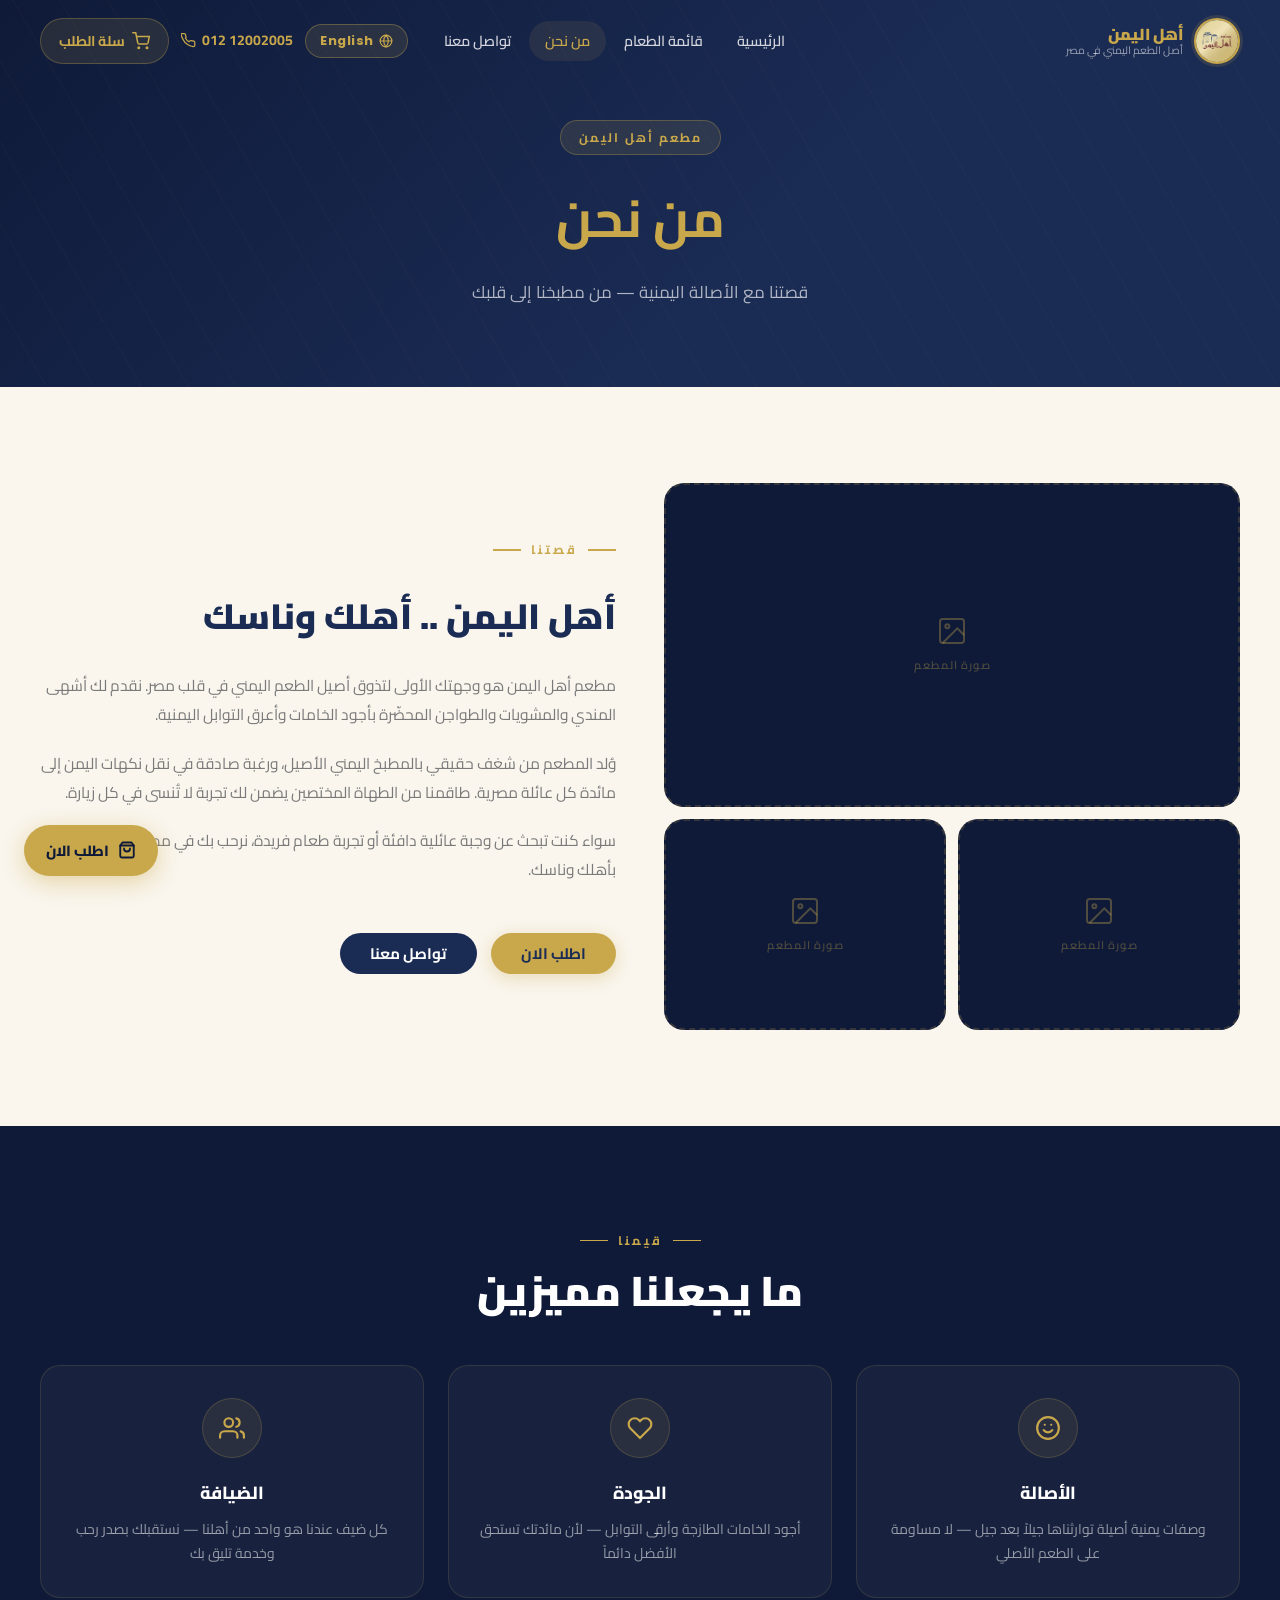
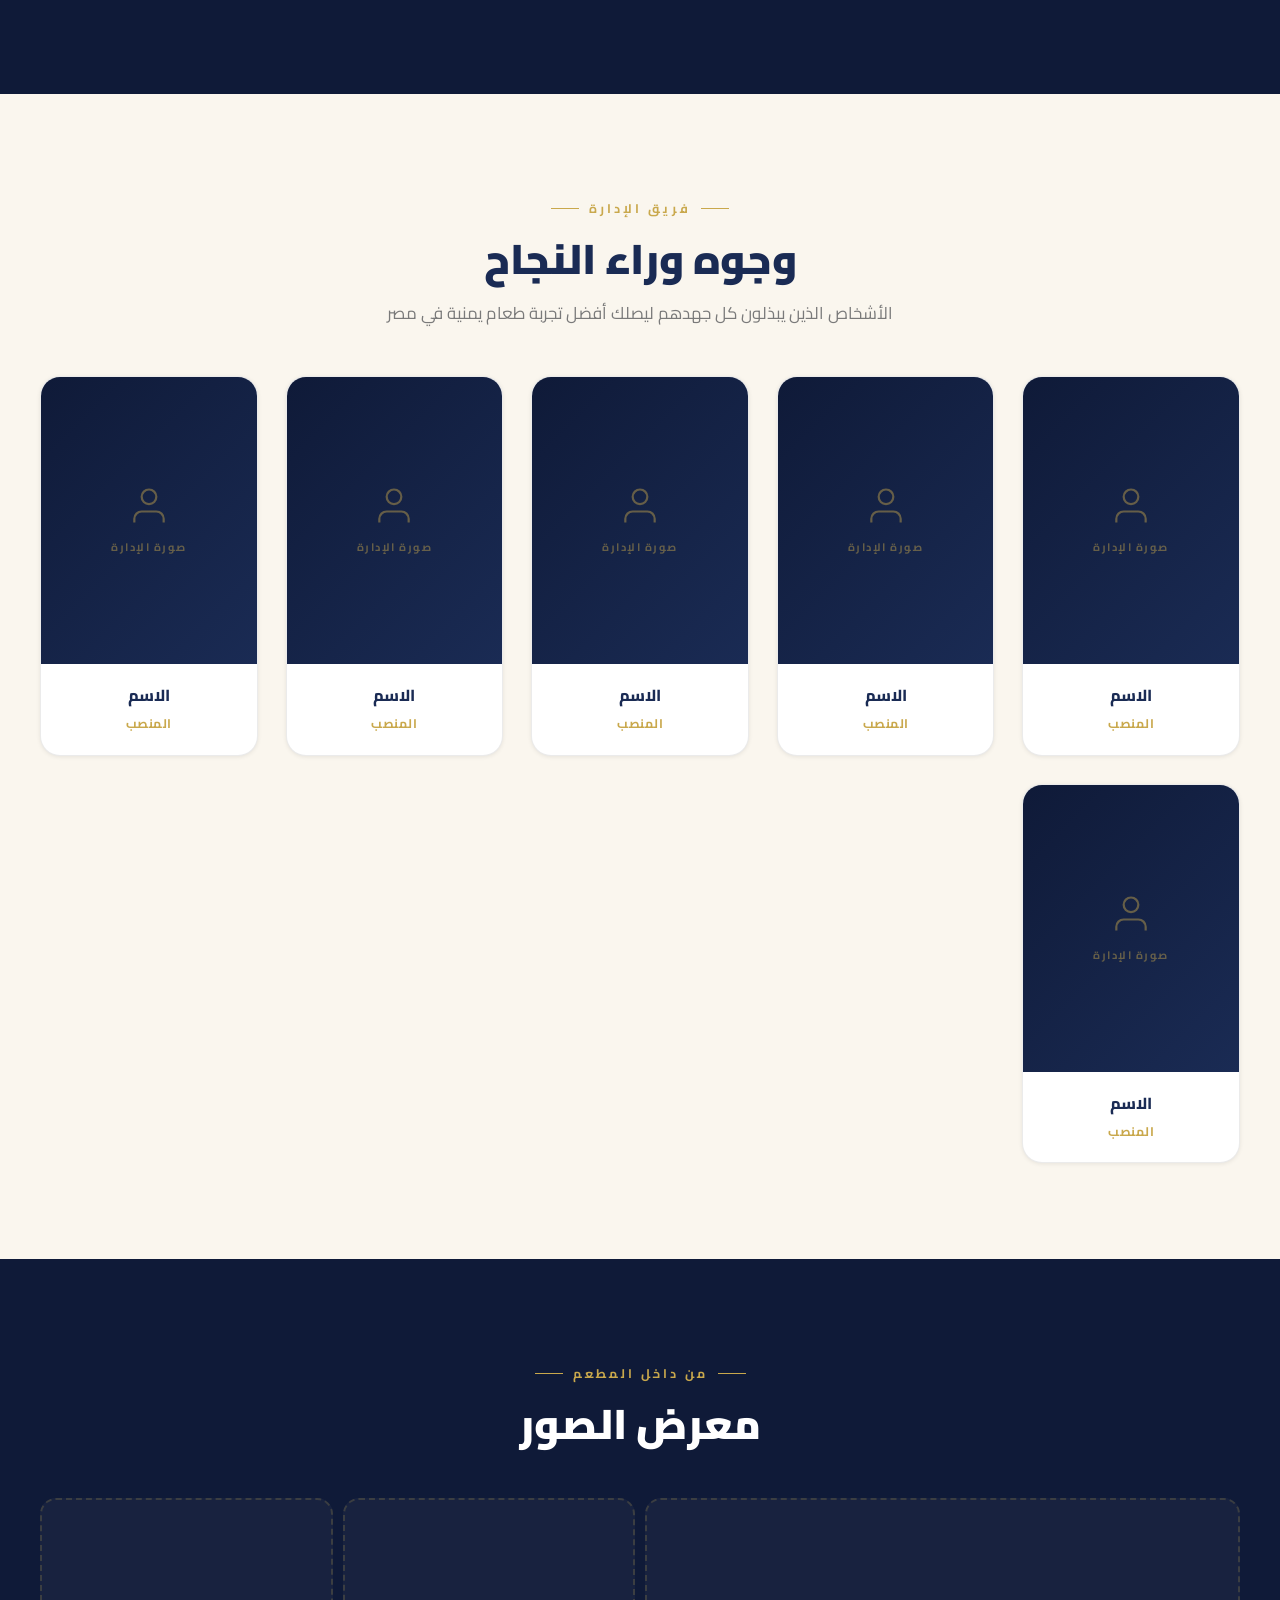
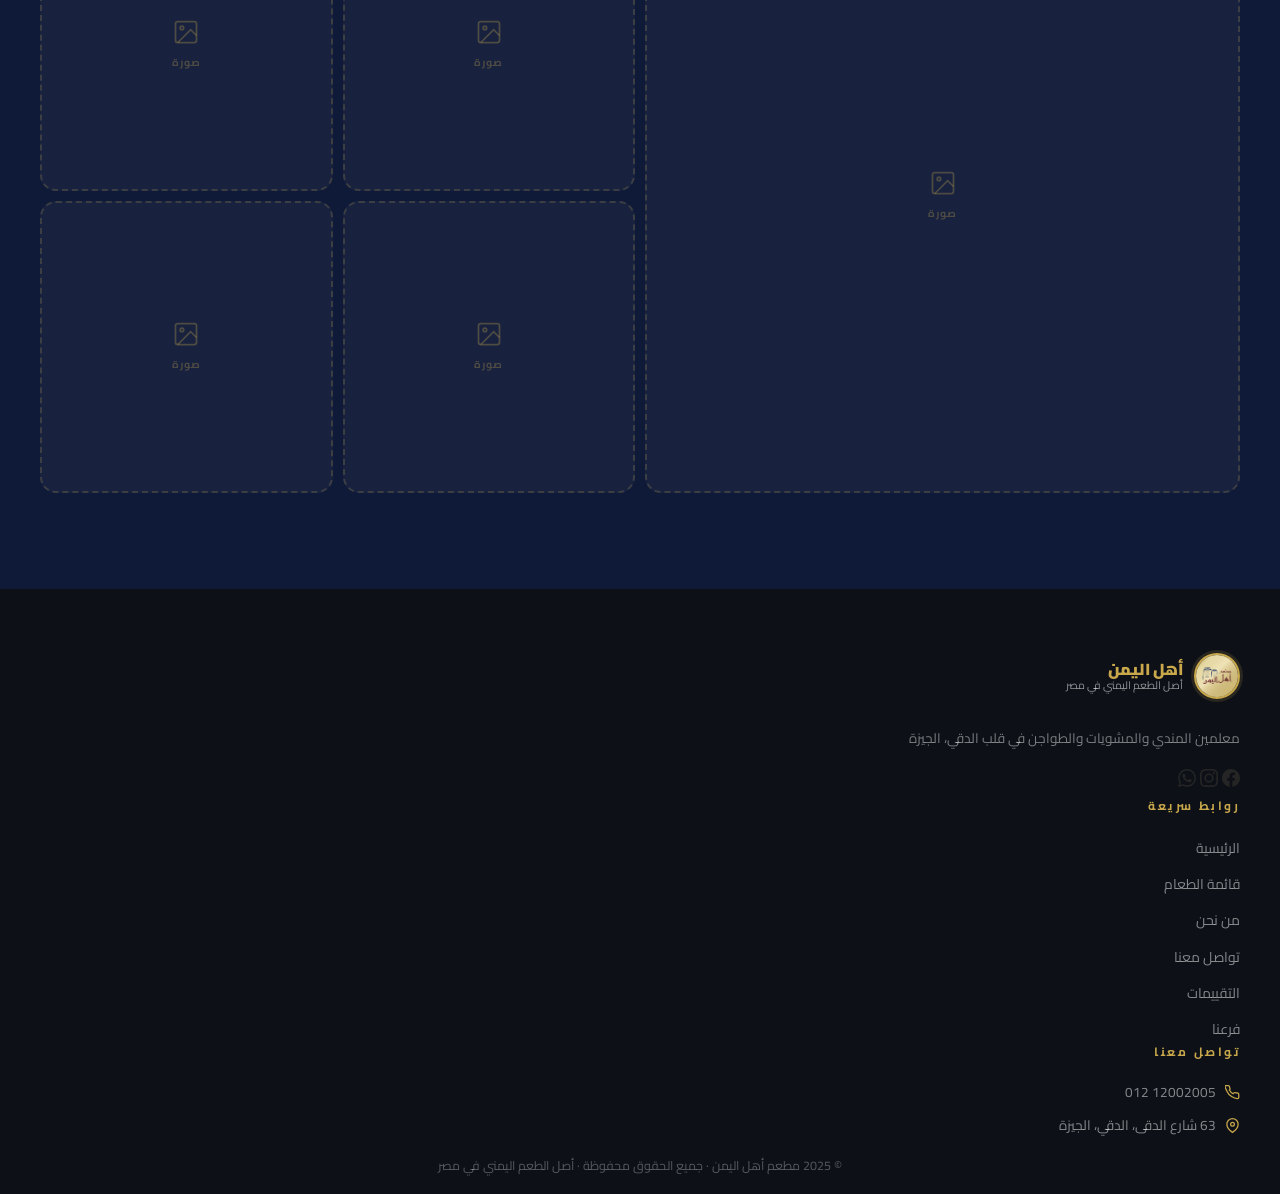
==== commit 737ed012: "Add floating Order Now button and rename View Menu to Order Now Co-Authored-By: Claude Sonnet 4.6 <n" ====
--- a/about.html
+++ b/about.html
@@ -318,7 +318,7 @@
           Whether you're looking for a warm family meal or a unique dining experience, we welcome you to a restaurant that brings you together with your people.
         </p>
         <div style="display:flex;gap:14px;flex-wrap:wrap;margin-top:28px;">
-          <a href="menu.html" class="btn btn-gold" data-ar="شوف القائمة">View Menu</a>
+          <a href="menu.html" class="btn btn-gold" data-ar="اطلب الان">Order Now</a>
           <a href="contact.html" class="btn btn-navy" data-ar="تواصل معنا">Contact Us</a>
         </div>
       </div>
@@ -652,6 +652,12 @@
 <!-- SCROLL PROGRESS -->
 <div class="scroll-progress" id="scrollProgress"></div>
 
+<!-- FLOATING ORDER NOW BUTTON -->
+<a href="menu.html#sec-meat" class="float-order" id="floatOrder">
+  <svg viewBox="0 0 24 24" fill="none" stroke="currentColor" stroke-width="2.5" stroke-linecap="round" stroke-linejoin="round"><path d="M6 2 3 6v14a2 2 0 002 2h14a2 2 0 002-2V6l-3-4z"/><line x1="3" y1="6" x2="21" y2="6"/><path d="M16 10a4 4 0 01-8 0"/></svg>
+  <span data-ar="اطلب الان">Order Now</span>
+</a>
+
 <!-- ORDER SUCCESS OVERLAY -->
 <div class="order-success-overlay" id="orderSuccessOverlay">
   <div class="order-success-card">
--- a/css/style.css
+++ b/css/style.css
@@ -1810,3 +1810,22 @@
 }
 .order-success-btn:hover { opacity: 0.88; transform: translateY(-1px); }
 
+/* ───────────────────────────────────────────
+   FLOATING ORDER NOW BUTTON
+─────────────────────────────────────────── */
+.float-order {
+  position: fixed; bottom: 24px; left: 24px; z-index: 910;
+  display: inline-flex; align-items: center; gap: 9px;
+  background: var(--gold); color: var(--navy-dark);
+  border: none; border-radius: var(--r-full);
+  padding: 13px 22px; font-size: 0.92rem; font-weight: 800;
+  cursor: pointer; text-decoration: none;
+  box-shadow: 0 6px 24px rgba(201,168,76,0.45);
+  transition: transform 0.2s var(--ease), box-shadow 0.2s var(--ease), opacity 0.2s;
+  white-space: nowrap;
+}
+.float-order:hover { transform: translateY(-3px); box-shadow: 0 10px 32px rgba(201,168,76,0.55); }
+.float-order:active { transform: translateY(0); }
+.float-order svg { width: 18px; height: 18px; flex-shrink: 0; }
+html[dir="ltr"] .float-order { left: auto; right: 24px; }
+
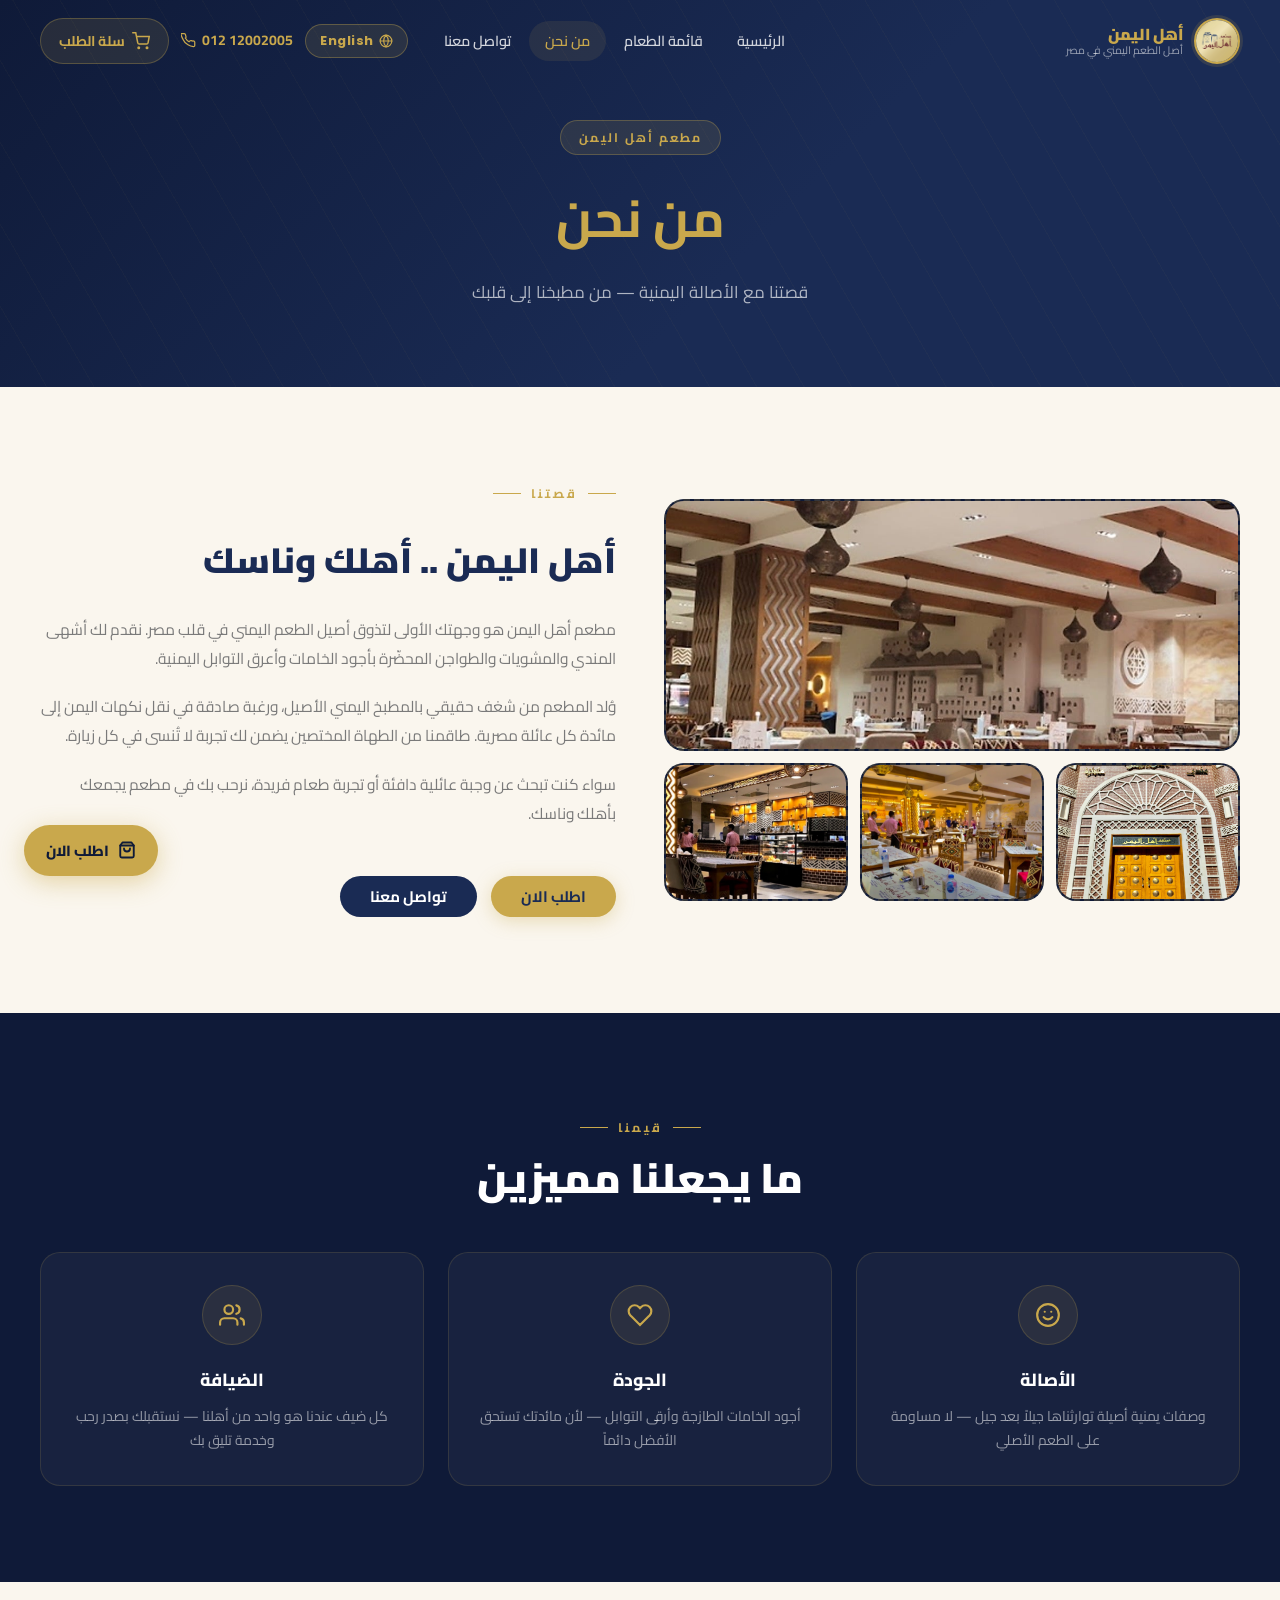
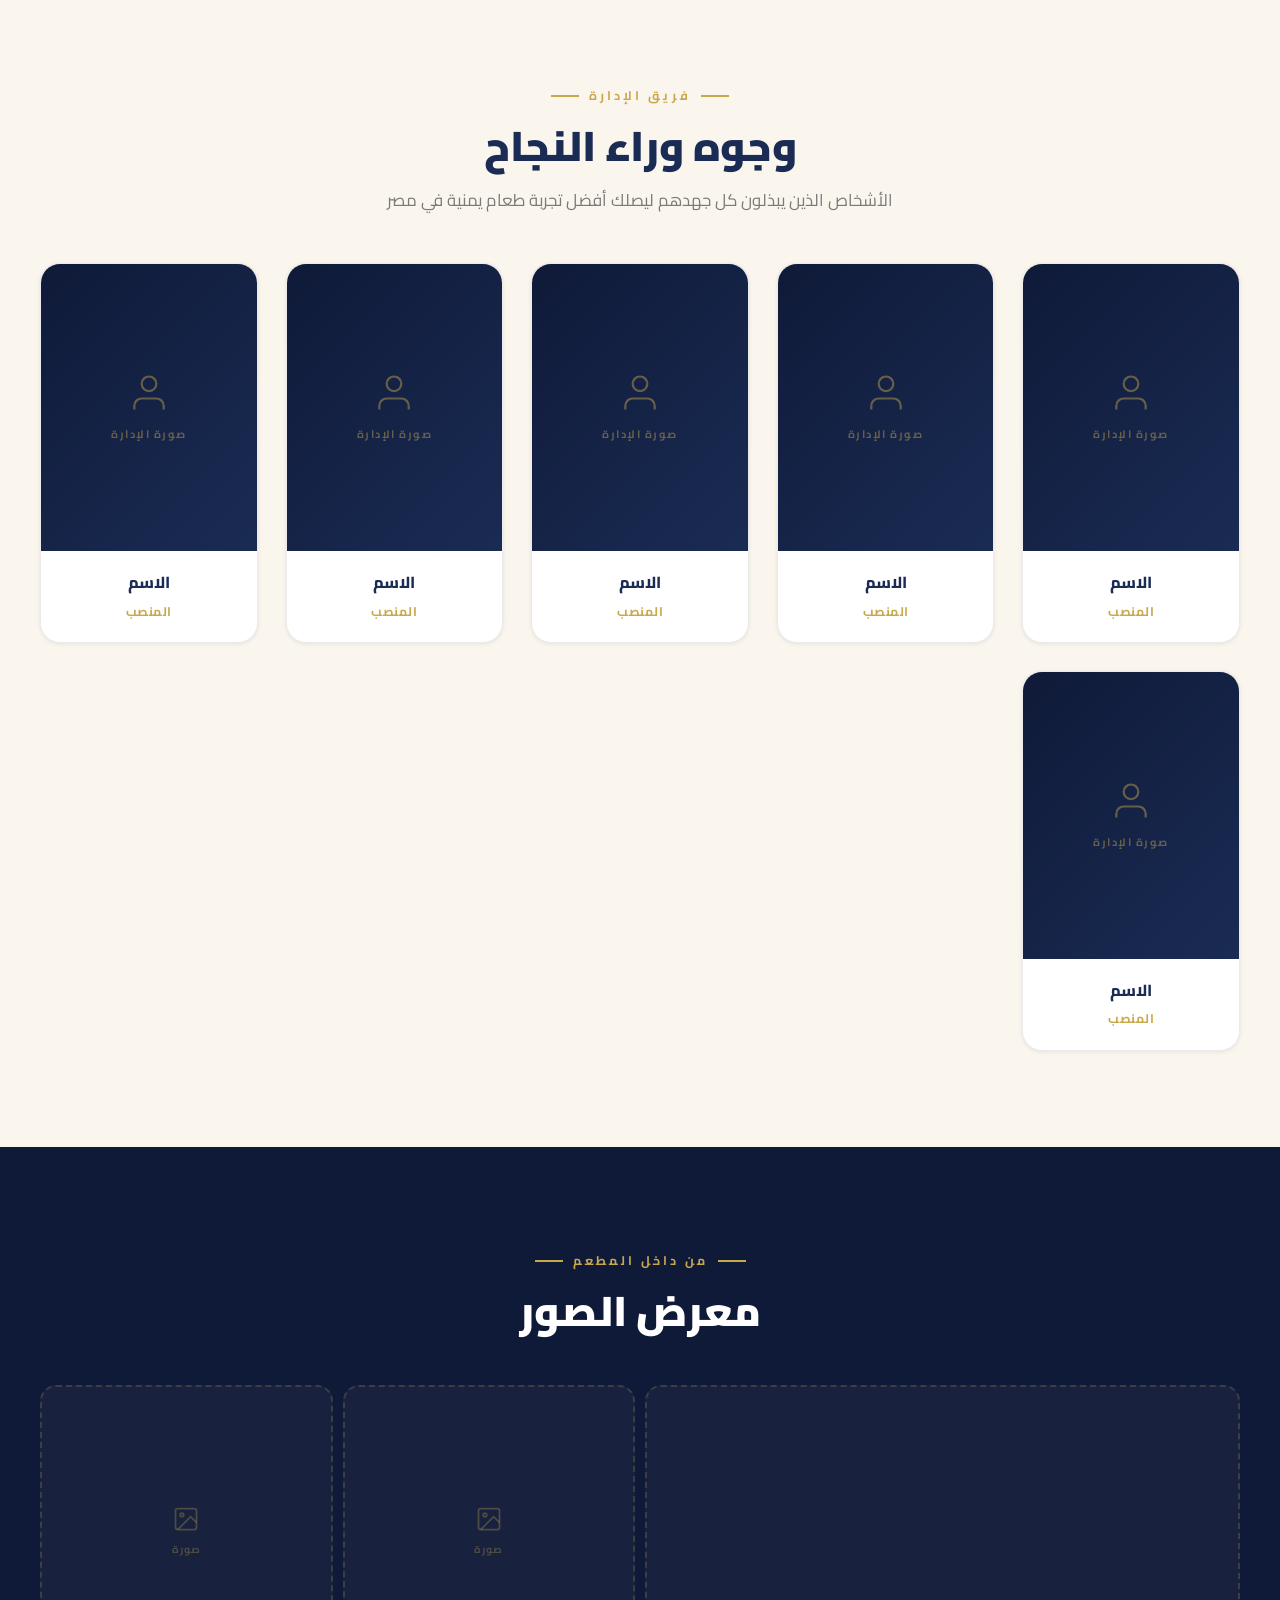
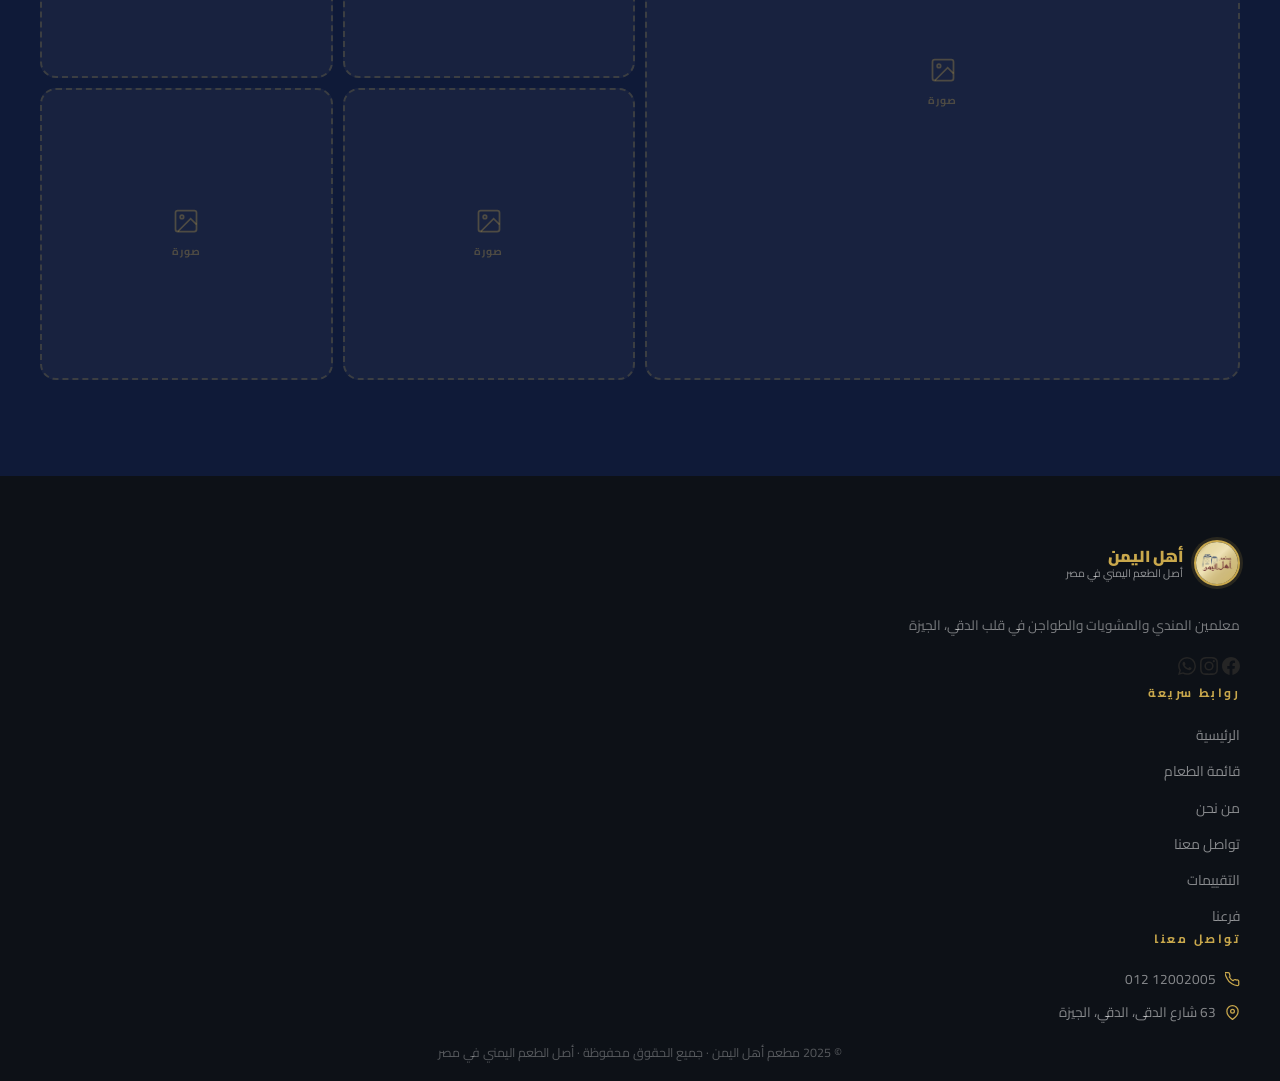
==== commit 6f2a3ef9: "Add restaurant place photos to About Us story section Co-Authored-By: Claude Sonnet 4.6 <noreply@ant" ====
--- a/about.html
+++ b/about.html
@@ -50,7 +50,7 @@
       display: grid; grid-template-columns: 1fr 1fr; gap: 48px; align-items: center;
     }
     .about-story-photos {
-      display: grid; grid-template-columns: 1fr 1fr; gap: 12px;
+      display: grid; grid-template-columns: 1fr 1fr 1fr; gap: 12px;
     }
     .story-photo-slot {
       background: var(--navy-dark);
@@ -61,7 +61,7 @@
       transition: var(--t);
     }
     .story-photo-slot:first-child {
-      grid-column: 1 / -1; aspect-ratio: 16/9;
+      grid-column: 1 / -1; aspect-ratio: 16/7;
     }
     .story-photo-slot img {
       position: absolute; inset: 0; width: 100%; height: 100%; object-fit: cover;
@@ -284,23 +284,16 @@
       <!-- Photos -->
       <div class="about-story-photos reveal">
         <div class="story-photo-slot">
-          <!-- Main large photo — replace src when available -->
-          <div class="story-photo-placeholder">
-            <svg viewBox="0 0 24 24" fill="none" stroke="currentColor" stroke-width="1.5"><rect x="3" y="3" width="18" height="18" rx="2"/><circle cx="8.5" cy="8.5" r="1.5"/><polyline points="21 15 16 10 5 21"/></svg>
-            <span data-ar="صورة المطعم">Restaurant Photo</span>
-          </div>
+          <img src="photos/NEW PHOTOS/PLACE.jpg" alt="مطعم أهل اليمن">
         </div>
         <div class="story-photo-slot">
-          <div class="story-photo-placeholder">
-            <svg viewBox="0 0 24 24" fill="none" stroke="currentColor" stroke-width="1.5"><rect x="3" y="3" width="18" height="18" rx="2"/><circle cx="8.5" cy="8.5" r="1.5"/><polyline points="21 15 16 10 5 21"/></svg>
-            <span data-ar="صورة المطعم">Restaurant Photo</span>
-          </div>
+          <img src="photos/NEW PHOTOS/PLACE 1.jpg" alt="مطعم أهل اليمن">
         </div>
         <div class="story-photo-slot">
-          <div class="story-photo-placeholder">
-            <svg viewBox="0 0 24 24" fill="none" stroke="currentColor" stroke-width="1.5"><rect x="3" y="3" width="18" height="18" rx="2"/><circle cx="8.5" cy="8.5" r="1.5"/><polyline points="21 15 16 10 5 21"/></svg>
-            <span data-ar="صورة المطعم">Restaurant Photo</span>
-          </div>
+          <img src="photos/NEW PHOTOS/PLACE2.jpg" alt="مطعم أهل اليمن">
+        </div>
+        <div class="story-photo-slot">
+          <img src="photos/NEW PHOTOS/PLACE 3.jpg" alt="مطعم أهل اليمن">
         </div>
       </div>
 
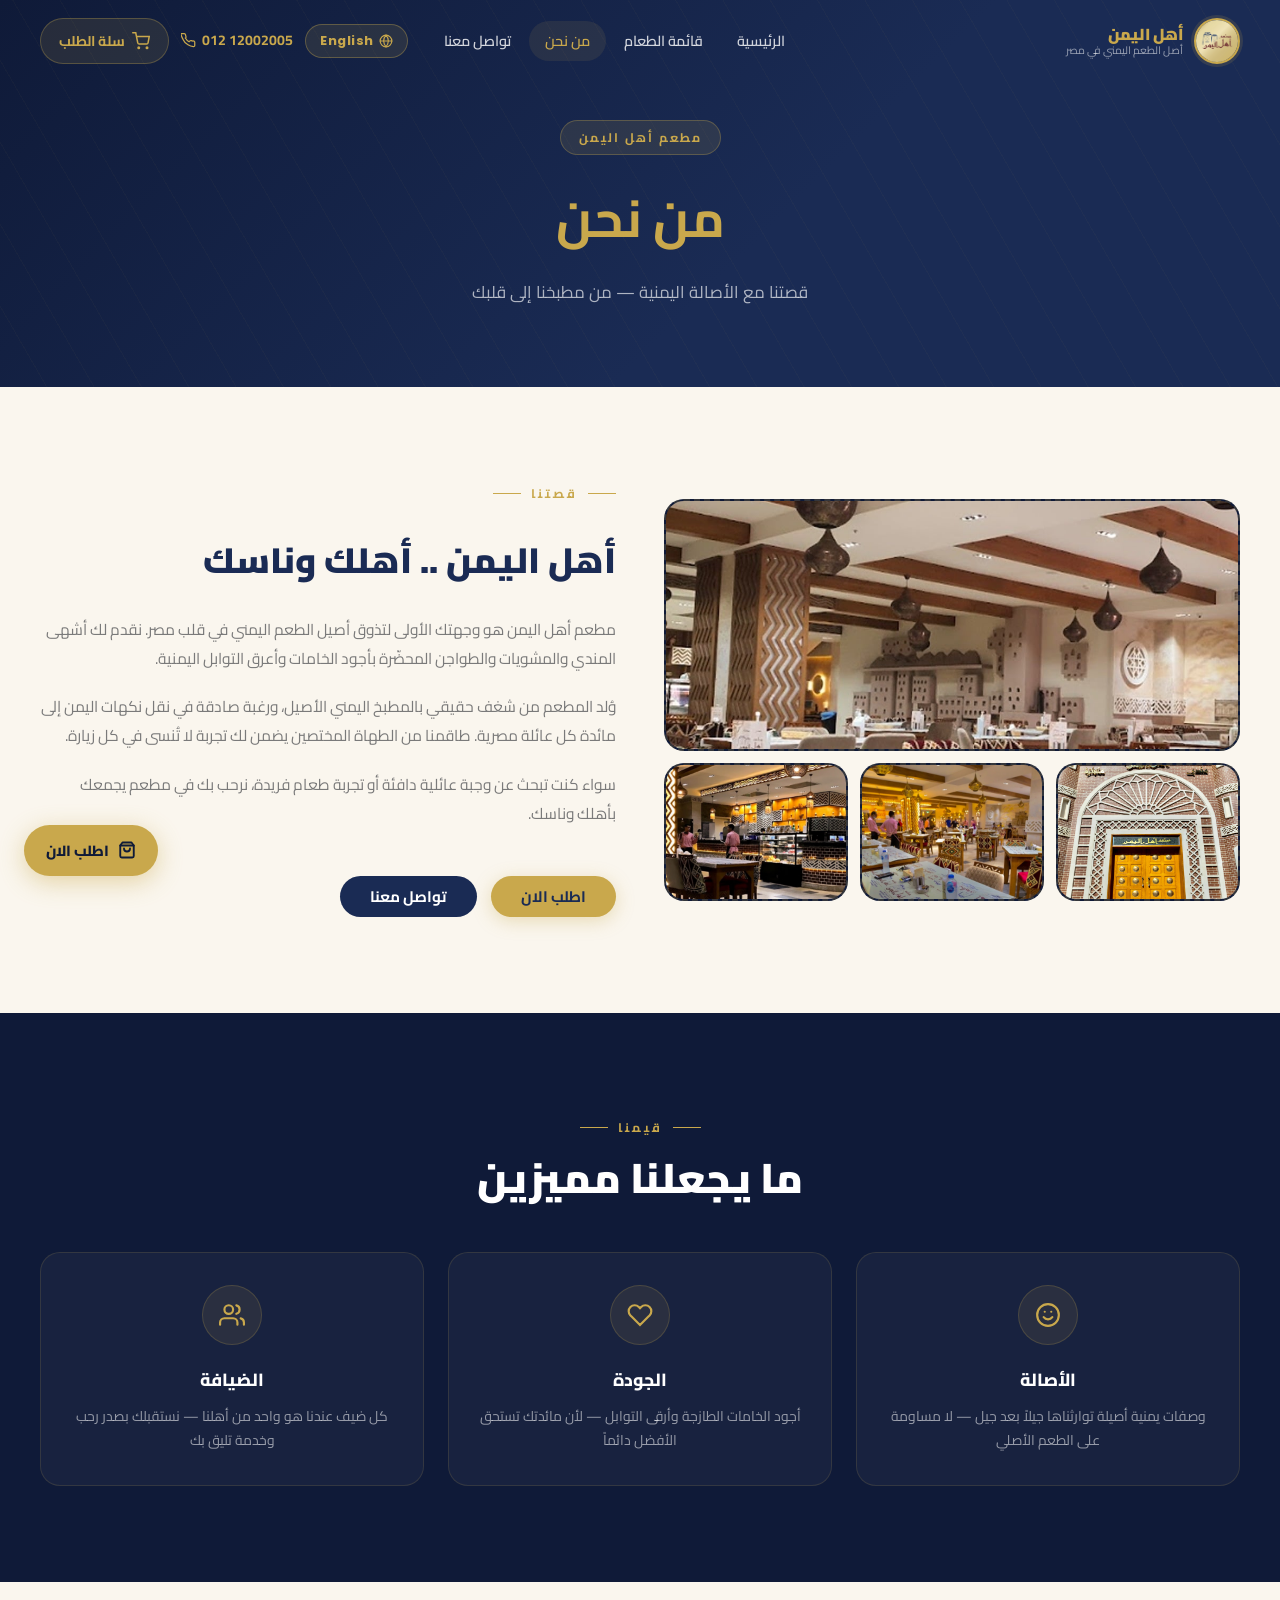
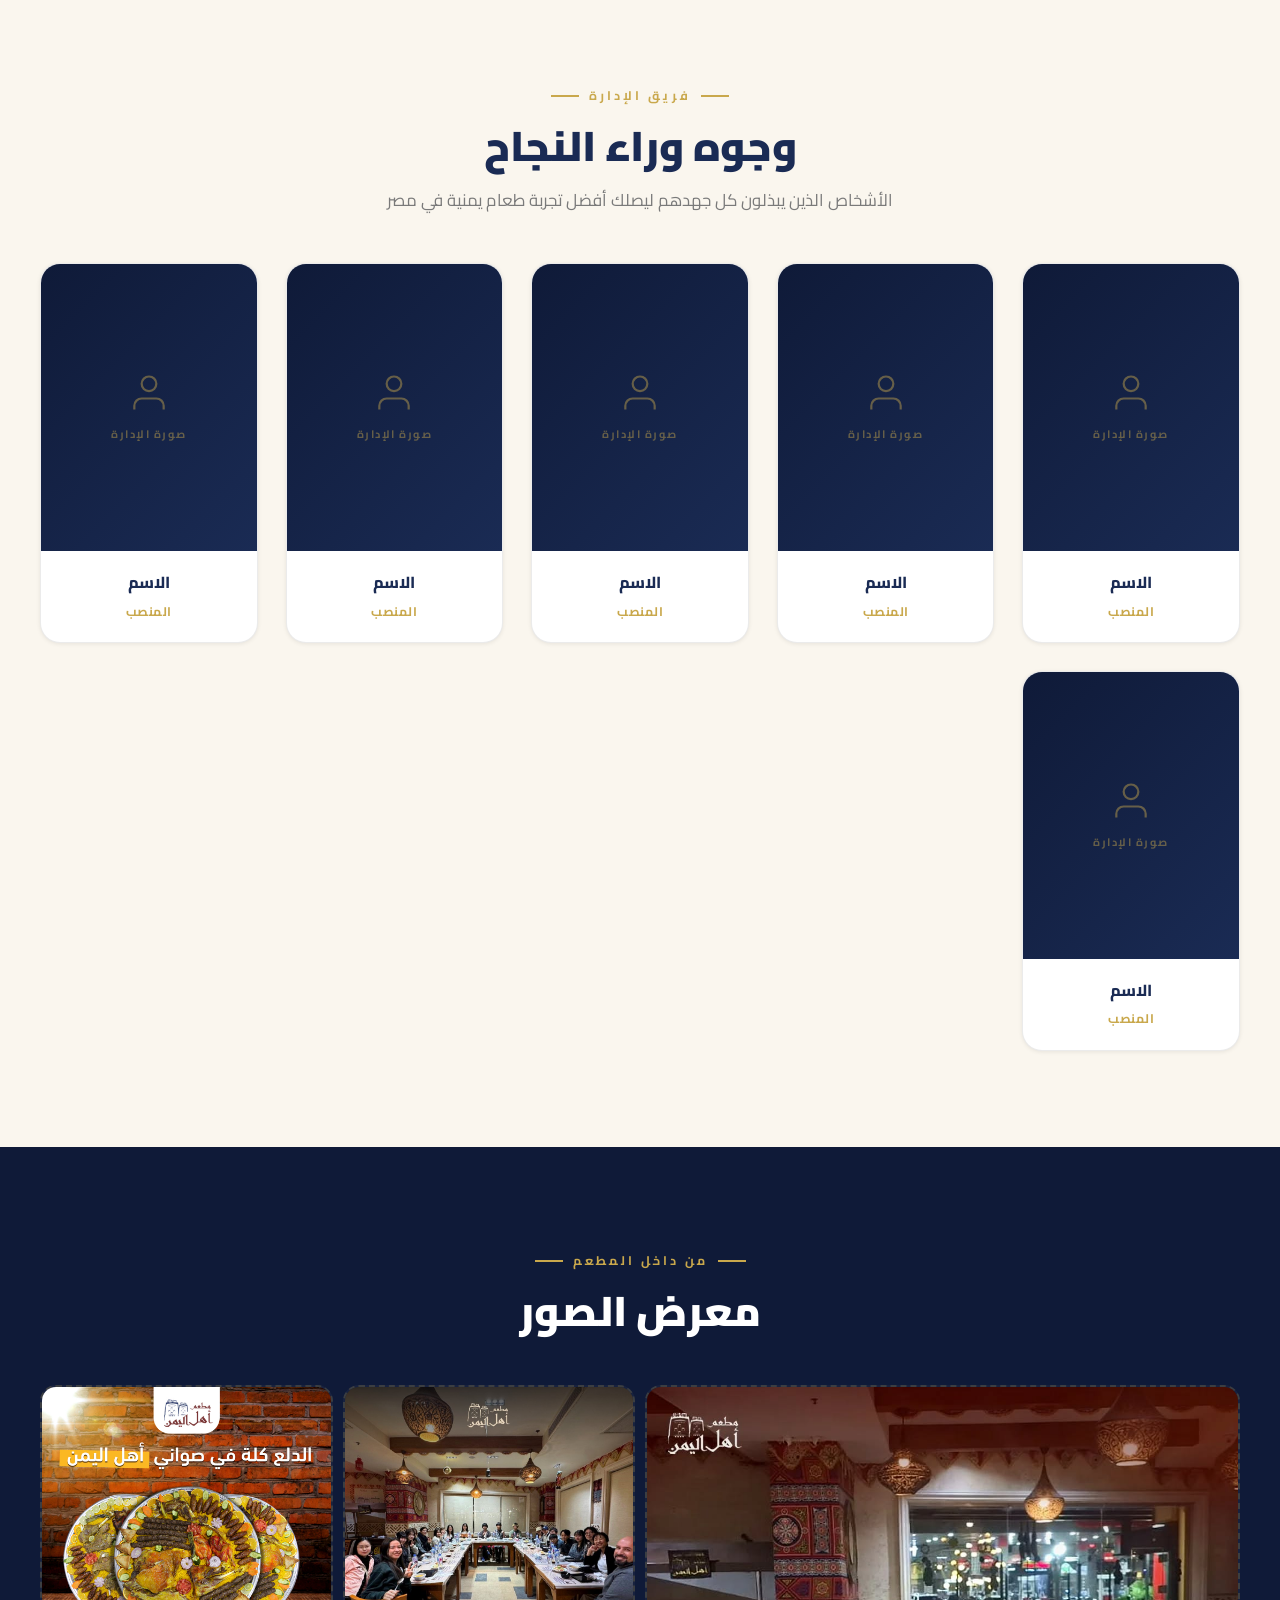
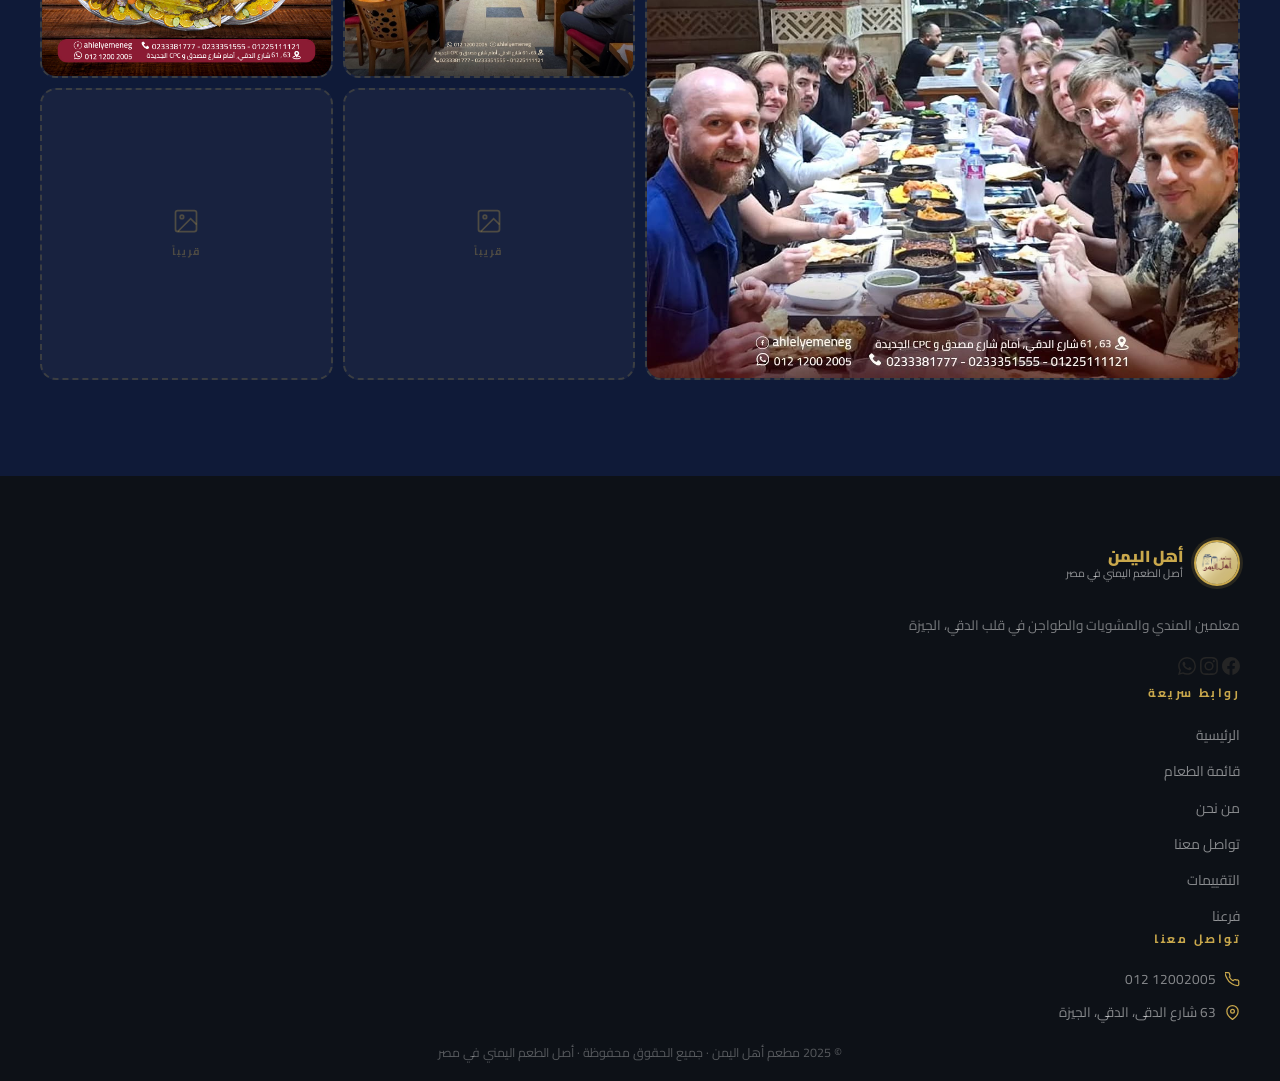
==== commit 1f5fd7c3: "Add interior restaurant photos to About Us gallery section Co-Authored-By: Claude Sonnet 4.6 <norepl" ====
--- a/about.html
+++ b/about.html
@@ -467,33 +467,24 @@
     </div>
     <div class="gallery-grid">
       <div class="gallery-slot">
-        <div class="gallery-ph">
-          <svg viewBox="0 0 24 24" fill="none" stroke="currentColor" stroke-width="1.5"><rect x="3" y="3" width="18" height="18" rx="2"/><circle cx="8.5" cy="8.5" r="1.5"/><polyline points="21 15 16 10 5 21"/></svg>
-          <span data-ar="صورة">Photo</span>
-        </div>
+        <img src="photos/NEW PHOTOS/ققضص.jpg" alt="من داخل مطعم أهل اليمن">
+      </div>
+      <div class="gallery-slot">
+        <img src="photos/NEW PHOTOS/ققث.jpg" alt="من داخل مطعم أهل اليمن">
+      </div>
+      <div class="gallery-slot">
+        <img src="photos/NEW PHOTOS/ققما.jpg" alt="من داخل مطعم أهل اليمن">
       </div>
       <div class="gallery-slot">
         <div class="gallery-ph">
           <svg viewBox="0 0 24 24" fill="none" stroke="currentColor" stroke-width="1.5"><rect x="3" y="3" width="18" height="18" rx="2"/><circle cx="8.5" cy="8.5" r="1.5"/><polyline points="21 15 16 10 5 21"/></svg>
-          <span data-ar="صورة">Photo</span>
+          <span data-ar="قريباً">Coming Soon</span>
         </div>
       </div>
       <div class="gallery-slot">
         <div class="gallery-ph">
           <svg viewBox="0 0 24 24" fill="none" stroke="currentColor" stroke-width="1.5"><rect x="3" y="3" width="18" height="18" rx="2"/><circle cx="8.5" cy="8.5" r="1.5"/><polyline points="21 15 16 10 5 21"/></svg>
-          <span data-ar="صورة">Photo</span>
-        </div>
-      </div>
-      <div class="gallery-slot">
-        <div class="gallery-ph">
-          <svg viewBox="0 0 24 24" fill="none" stroke="currentColor" stroke-width="1.5"><rect x="3" y="3" width="18" height="18" rx="2"/><circle cx="8.5" cy="8.5" r="1.5"/><polyline points="21 15 16 10 5 21"/></svg>
-          <span data-ar="صورة">Photo</span>
-        </div>
-      </div>
-      <div class="gallery-slot">
-        <div class="gallery-ph">
-          <svg viewBox="0 0 24 24" fill="none" stroke="currentColor" stroke-width="1.5"><rect x="3" y="3" width="18" height="18" rx="2"/><circle cx="8.5" cy="8.5" r="1.5"/><polyline points="21 15 16 10 5 21"/></svg>
-          <span data-ar="صورة">Photo</span>
+          <span data-ar="قريباً">Coming Soon</span>
         </div>
       </div>
     </div>
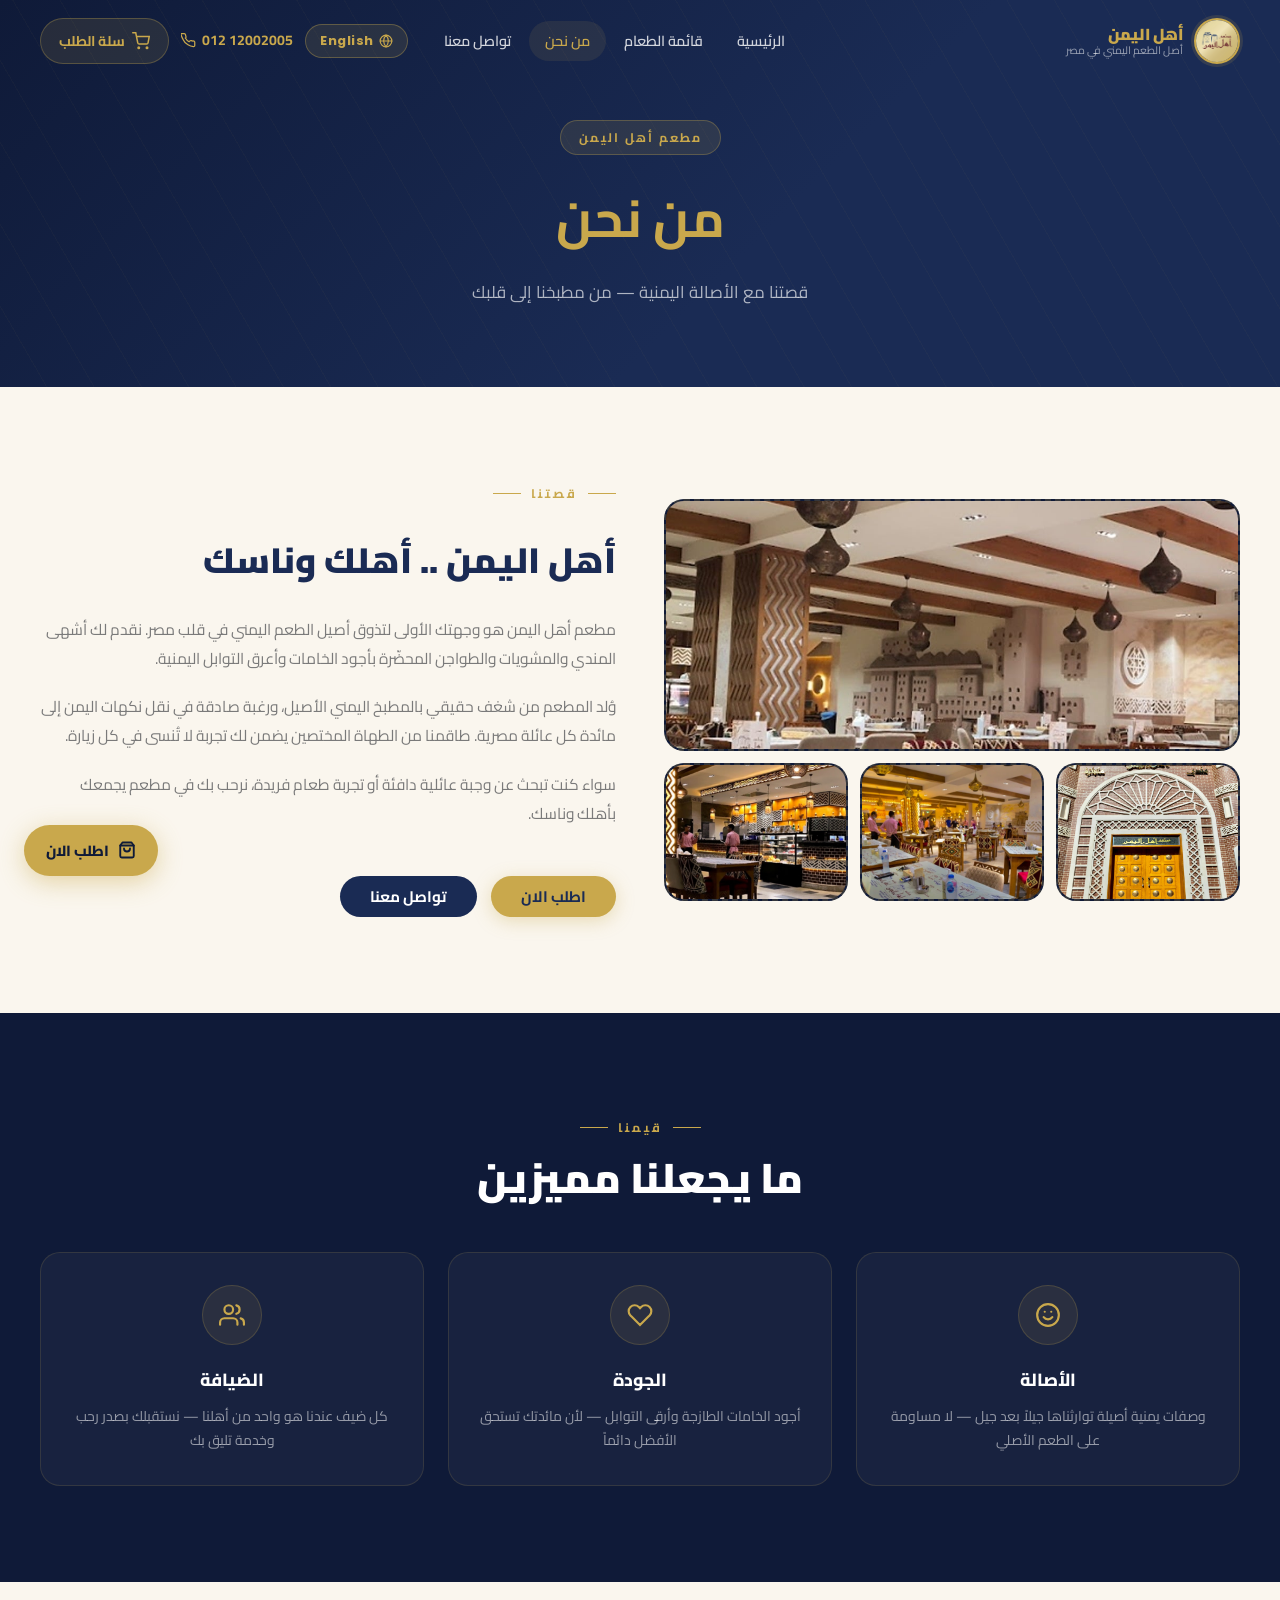
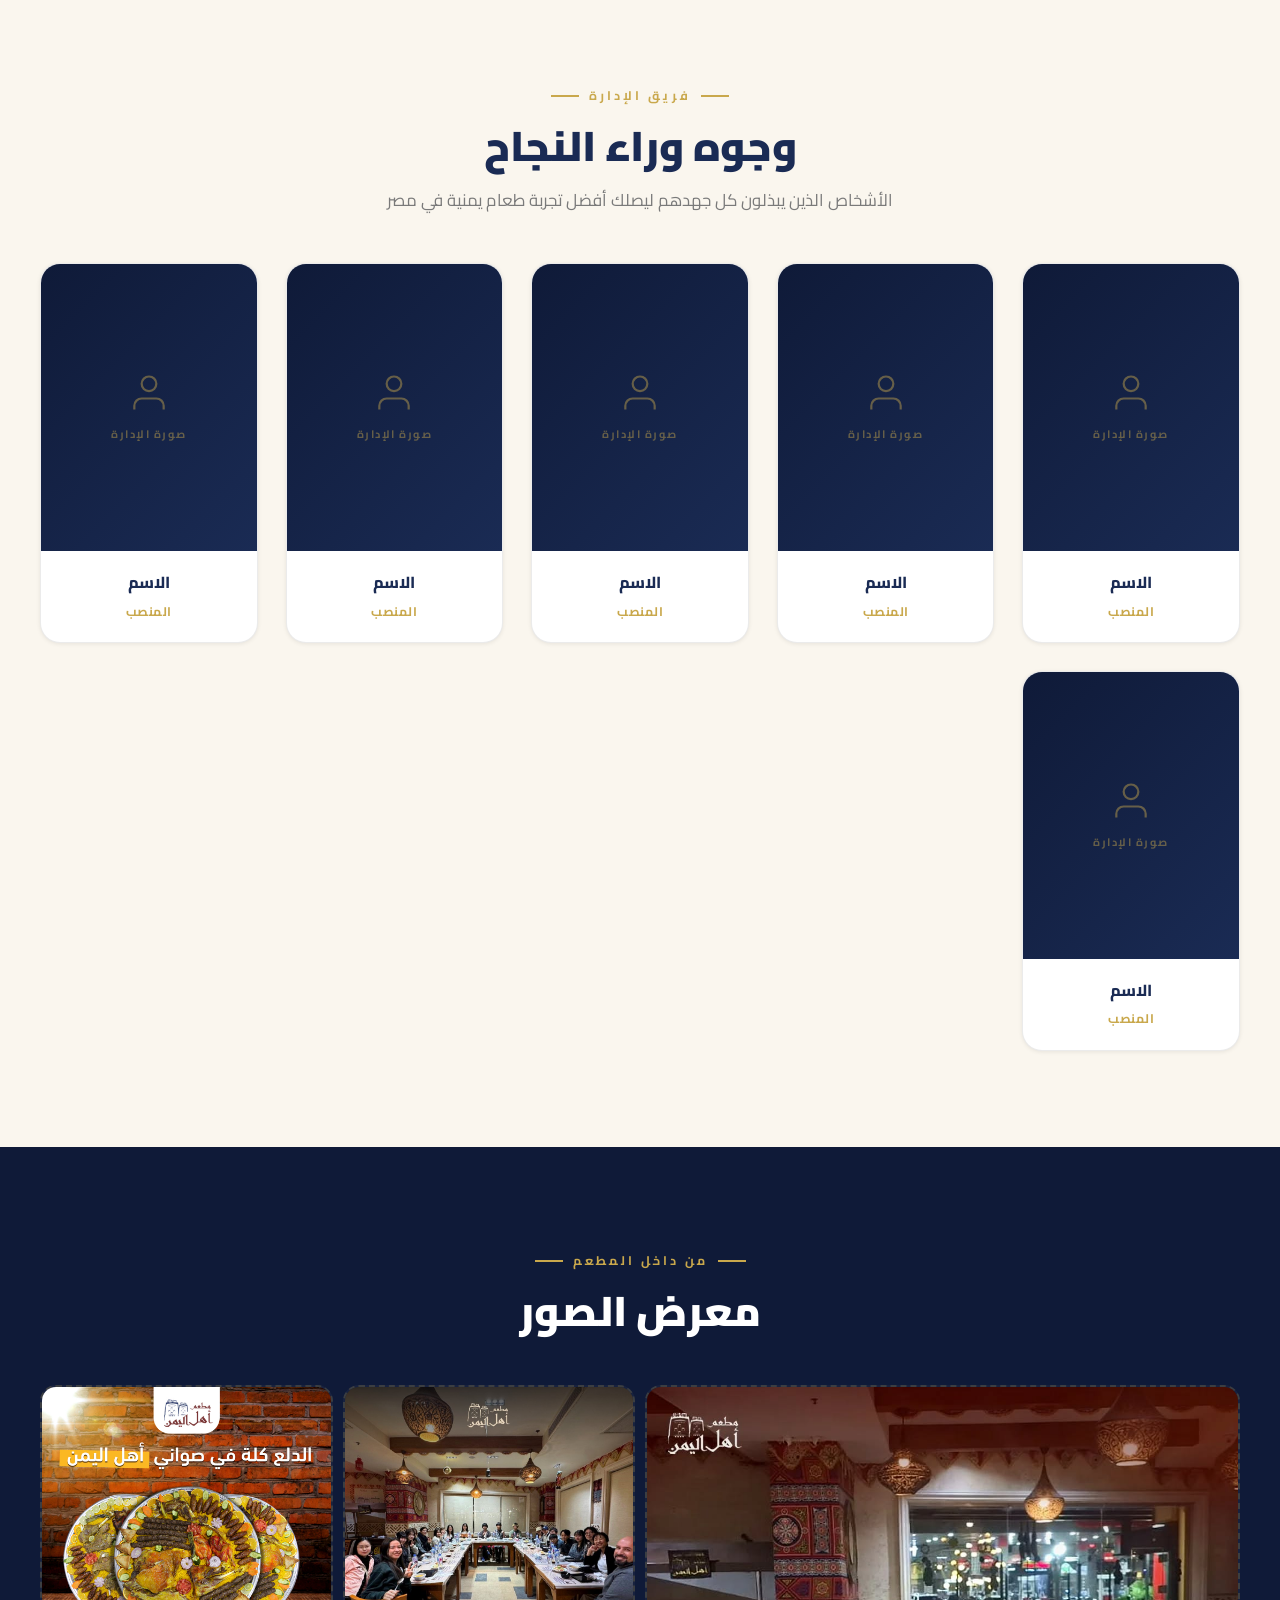
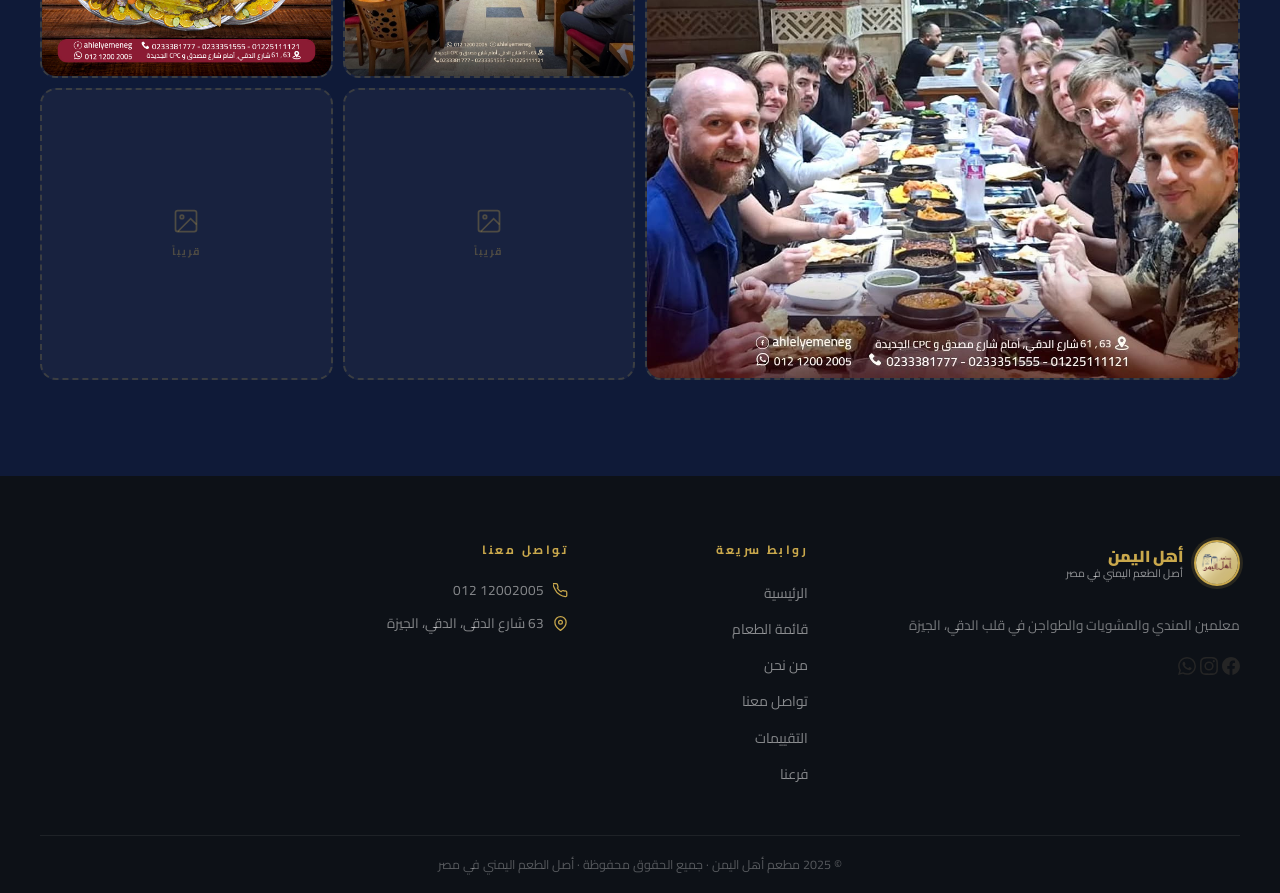
==== commit 47e41c8b: "Fix about.html footer: replace footer-inner with footer-grid for correct layout Co-Authored-By: Clau" ====
--- a/about.html
+++ b/about.html
@@ -495,7 +495,7 @@
      FOOTER
 ══════════════════════════════════════ -->
 <footer class="footer">
-  <div class="container footer-inner">
+  <div class="container footer-grid">
     <div>
       <a href="index.html" class="logo" style="margin-bottom:16px;display:inline-flex;">
         <img class="logo-img" src="photos/شعار.jpg" alt="Ahl Al-Yemen">
--- a/css/style.css
+++ b/css/style.css
@@ -1477,7 +1477,7 @@
   .trust-item { flex: 1 1 50%; }
   .trust-item:nth-child(4n) { border-inline-end: none; }
   .hero-ctas { flex-direction: column; align-items: center; }
-  .footer-grid { grid-template-columns: 1fr; gap: var(--sp-8); }
+  .footer-grid { grid-template-columns: 1fr 1fr; gap: var(--sp-8); }
   .ambiance-strip { height: 300px; }
 }
 
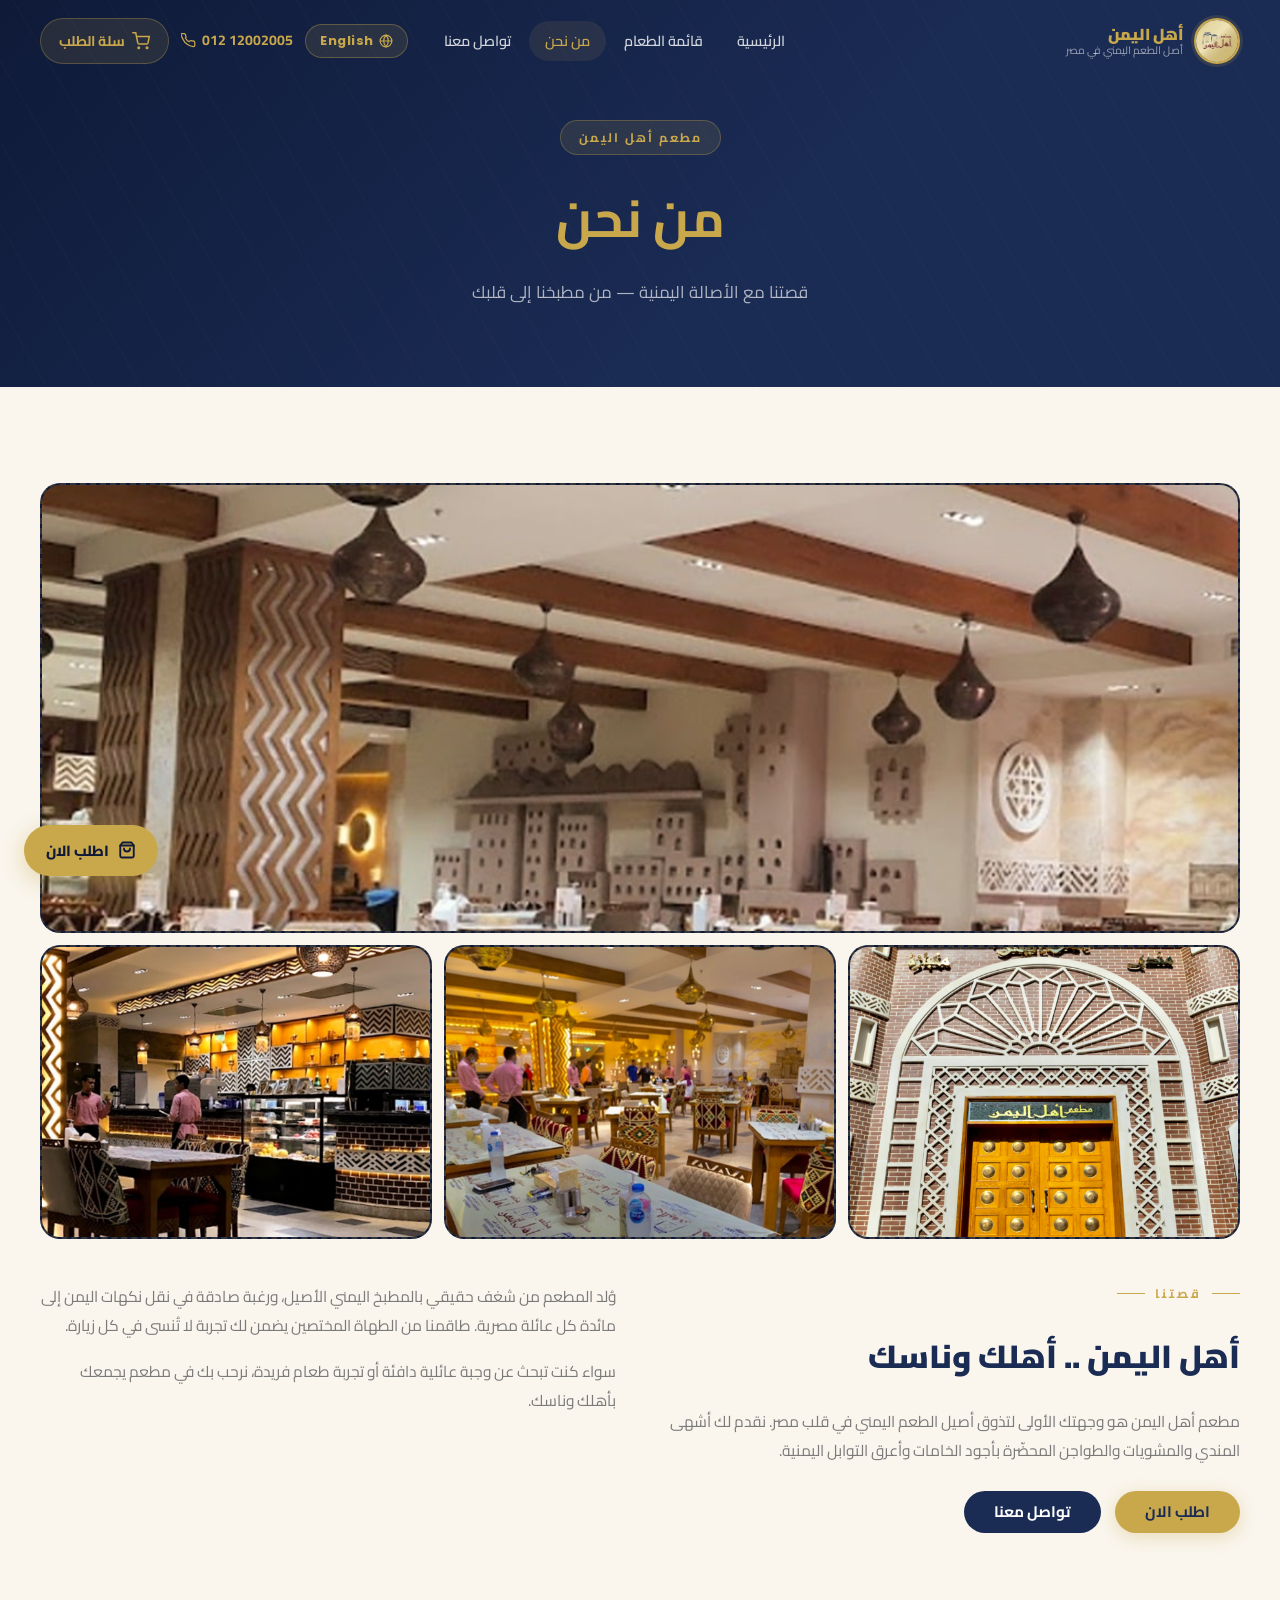
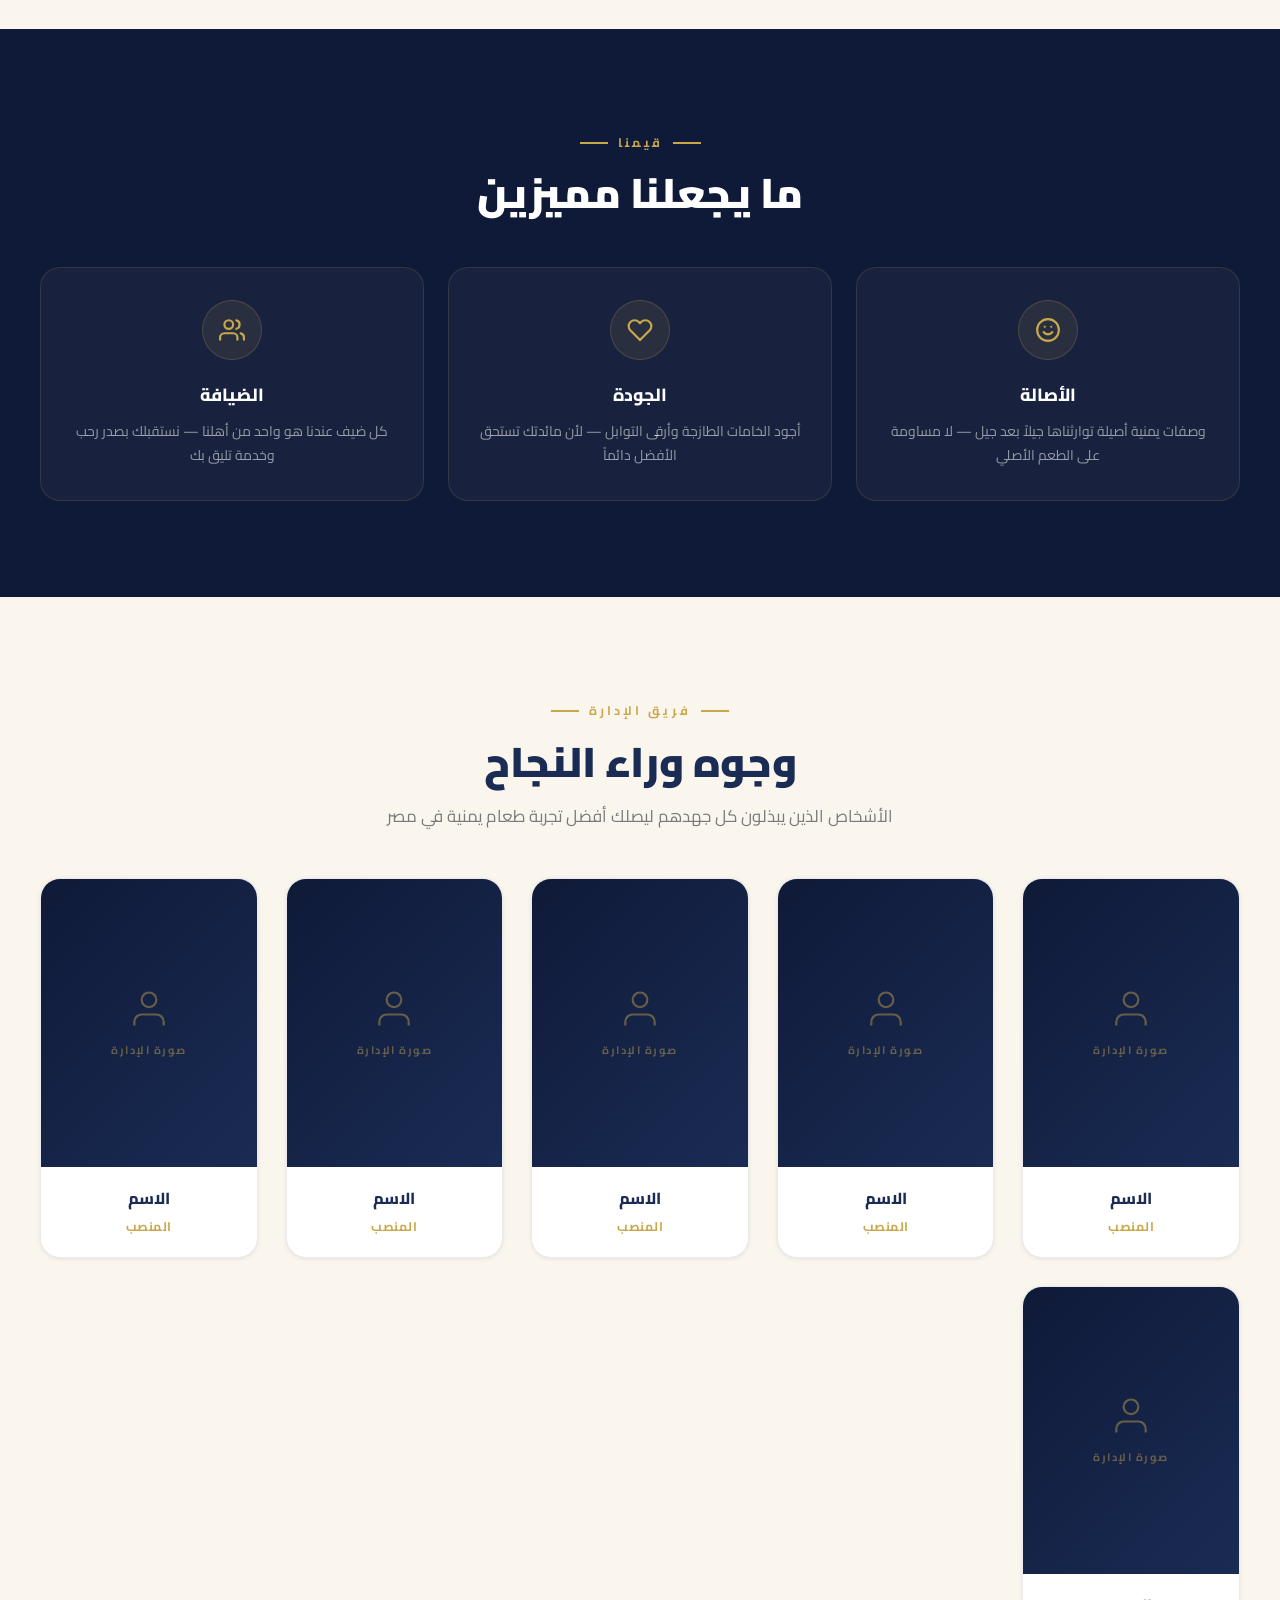
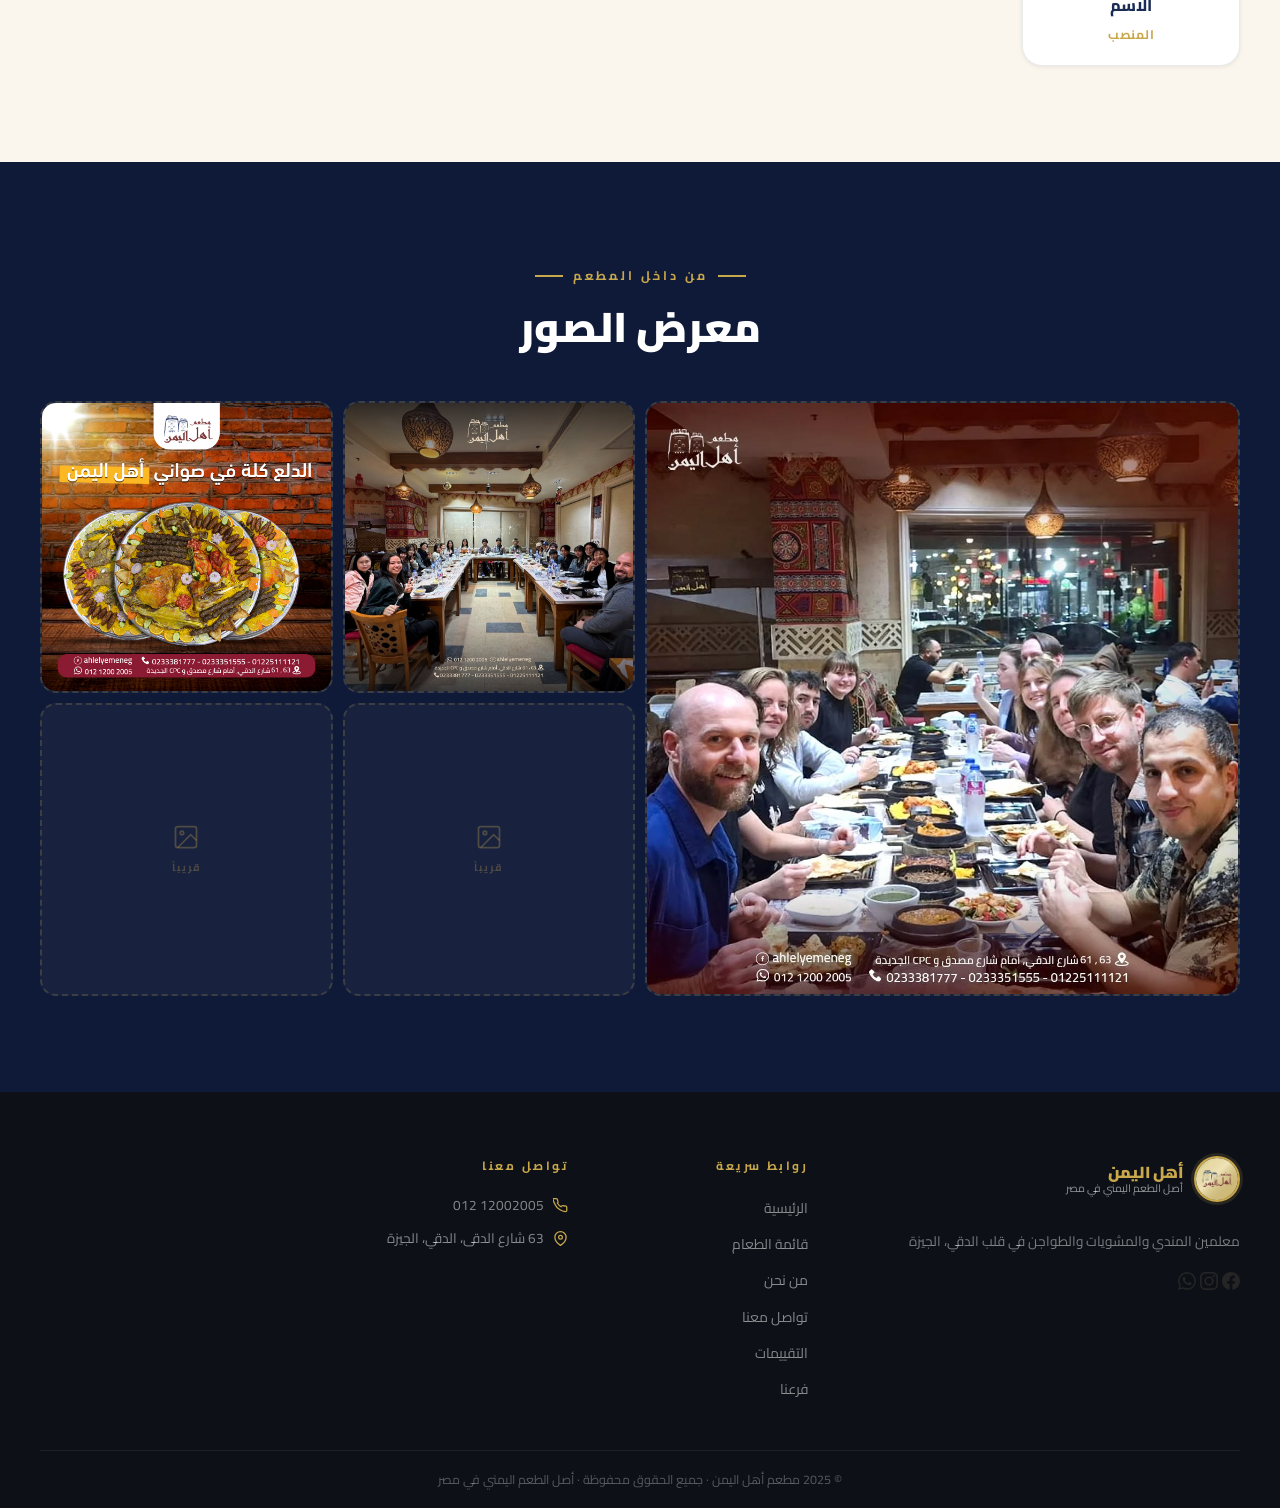
==== commit 9ec9f62f: "Redesign story section: full-width photo grid above text columns Co-Authored-By: Claude Sonnet 4.6 <" ====
--- a/about.html
+++ b/about.html
@@ -47,7 +47,7 @@
     /* ── Story Section ── */
     .about-story-section { padding: var(--sp-24) 0; background: var(--cream); }
     .about-story-grid {
-      display: grid; grid-template-columns: 1fr 1fr; gap: 48px; align-items: center;
+      display: flex; flex-direction: column; gap: 44px;
     }
     .about-story-photos {
       display: grid; grid-template-columns: 1fr 1fr 1fr; gap: 12px;
@@ -61,7 +61,7 @@
       transition: var(--t);
     }
     .story-photo-slot:first-child {
-      grid-column: 1 / -1; aspect-ratio: 16/7;
+      grid-column: 1 / -1; aspect-ratio: 16/6;
     }
     .story-photo-slot img {
       position: absolute; inset: 0; width: 100%; height: 100%; object-fit: cover;
@@ -72,9 +72,12 @@
     }
     .story-photo-placeholder svg { width: 32px; height: 32px; }
     .story-photo-placeholder span { font-size: 0.7rem; font-weight: 600; letter-spacing: 1px; text-transform: uppercase; }
-    .about-story-content { display: flex; flex-direction: column; gap: 20px; }
+    .about-story-content {
+      display: grid; grid-template-columns: 1fr 1fr; gap: 48px; align-items: start;
+    }
+    .about-story-content .story-text-col { display: flex; flex-direction: column; gap: 18px; }
     .about-story-content .section-label { text-align: right; }
-    .about-story-content .section-title { text-align: right; font-size: clamp(1.6rem, 3vw, 2.2rem); }
+    .about-story-content .section-title { text-align: right; font-size: clamp(1.5rem, 2.5vw, 2rem); }
     .about-story-content p {
       font-size: 0.97rem; line-height: 1.85; color: var(--text-muted);
     }
@@ -299,20 +302,24 @@
 
       <!-- Story Text -->
       <div class="about-story-content reveal">
-        <div class="section-label" data-ar="قصتنا">Our Story</div>
-        <h2 class="section-title" data-ar="أهل اليمن .. أهلك وناسك">Ahl Al-Yemen... Your Family</h2>
-        <p data-ar="مطعم أهل اليمن هو وجهتك الأولى لتذوق أصيل الطعم اليمني في قلب مصر. نقدم لك أشهى المندي والمشويات والطواجن المحضّرة بأجود الخامات وأعرق التوابل اليمنية.">
-          Ahl Al-Yemen Restaurant is your first destination for authentic Yemeni cuisine in the heart of Egypt. We serve the finest Mandi, grills and stews prepared with the best ingredients and the most authentic Yemeni spices.
-        </p>
-        <p data-ar="وُلد المطعم من شغف حقيقي بالمطبخ اليمني الأصيل، ورغبة صادقة في نقل نكهات اليمن إلى مائدة كل عائلة مصرية. طاقمنا من الطهاة المختصين يضمن لك تجربة لا تُنسى في كل زيارة.">
-          The restaurant was born from a genuine passion for authentic Yemeni cuisine and a sincere desire to bring the flavors of Yemen to every Egyptian family's table. Our team of specialized chefs ensures an unforgettable experience with every visit.
-        </p>
-        <p data-ar="سواء كنت تبحث عن وجبة عائلية دافئة أو تجربة طعام فريدة، نرحب بك في مطعم يجمعك بأهلك وناسك.">
-          Whether you're looking for a warm family meal or a unique dining experience, we welcome you to a restaurant that brings you together with your people.
-        </p>
-        <div style="display:flex;gap:14px;flex-wrap:wrap;margin-top:28px;">
-          <a href="menu.html" class="btn btn-gold" data-ar="اطلب الان">Order Now</a>
-          <a href="contact.html" class="btn btn-navy" data-ar="تواصل معنا">Contact Us</a>
+        <div class="story-text-col">
+          <div class="section-label" data-ar="قصتنا">Our Story</div>
+          <h2 class="section-title" data-ar="أهل اليمن .. أهلك وناسك">Ahl Al-Yemen... Your Family</h2>
+          <p data-ar="مطعم أهل اليمن هو وجهتك الأولى لتذوق أصيل الطعم اليمني في قلب مصر. نقدم لك أشهى المندي والمشويات والطواجن المحضّرة بأجود الخامات وأعرق التوابل اليمنية.">
+            Ahl Al-Yemen Restaurant is your first destination for authentic Yemeni cuisine in the heart of Egypt. We serve the finest Mandi, grills and stews prepared with the best ingredients and the most authentic Yemeni spices.
+          </p>
+          <div style="display:flex;gap:14px;flex-wrap:wrap;margin-top:8px;">
+            <a href="menu.html" class="btn btn-gold" data-ar="اطلب الان">Order Now</a>
+            <a href="contact.html" class="btn btn-navy" data-ar="تواصل معنا">Contact Us</a>
+          </div>
+        </div>
+        <div class="story-text-col">
+          <p data-ar="وُلد المطعم من شغف حقيقي بالمطبخ اليمني الأصيل، ورغبة صادقة في نقل نكهات اليمن إلى مائدة كل عائلة مصرية. طاقمنا من الطهاة المختصين يضمن لك تجربة لا تُنسى في كل زيارة.">
+            The restaurant was born from a genuine passion for authentic Yemeni cuisine and a sincere desire to bring the flavors of Yemen to every Egyptian family's table. Our team of specialized chefs ensures an unforgettable experience with every visit.
+          </p>
+          <p data-ar="سواء كنت تبحث عن وجبة عائلية دافئة أو تجربة طعام فريدة، نرحب بك في مطعم يجمعك بأهلك وناسك.">
+            Whether you're looking for a warm family meal or a unique dining experience, we welcome you to a restaurant that brings you together with your people.
+          </p>
         </div>
       </div>
 
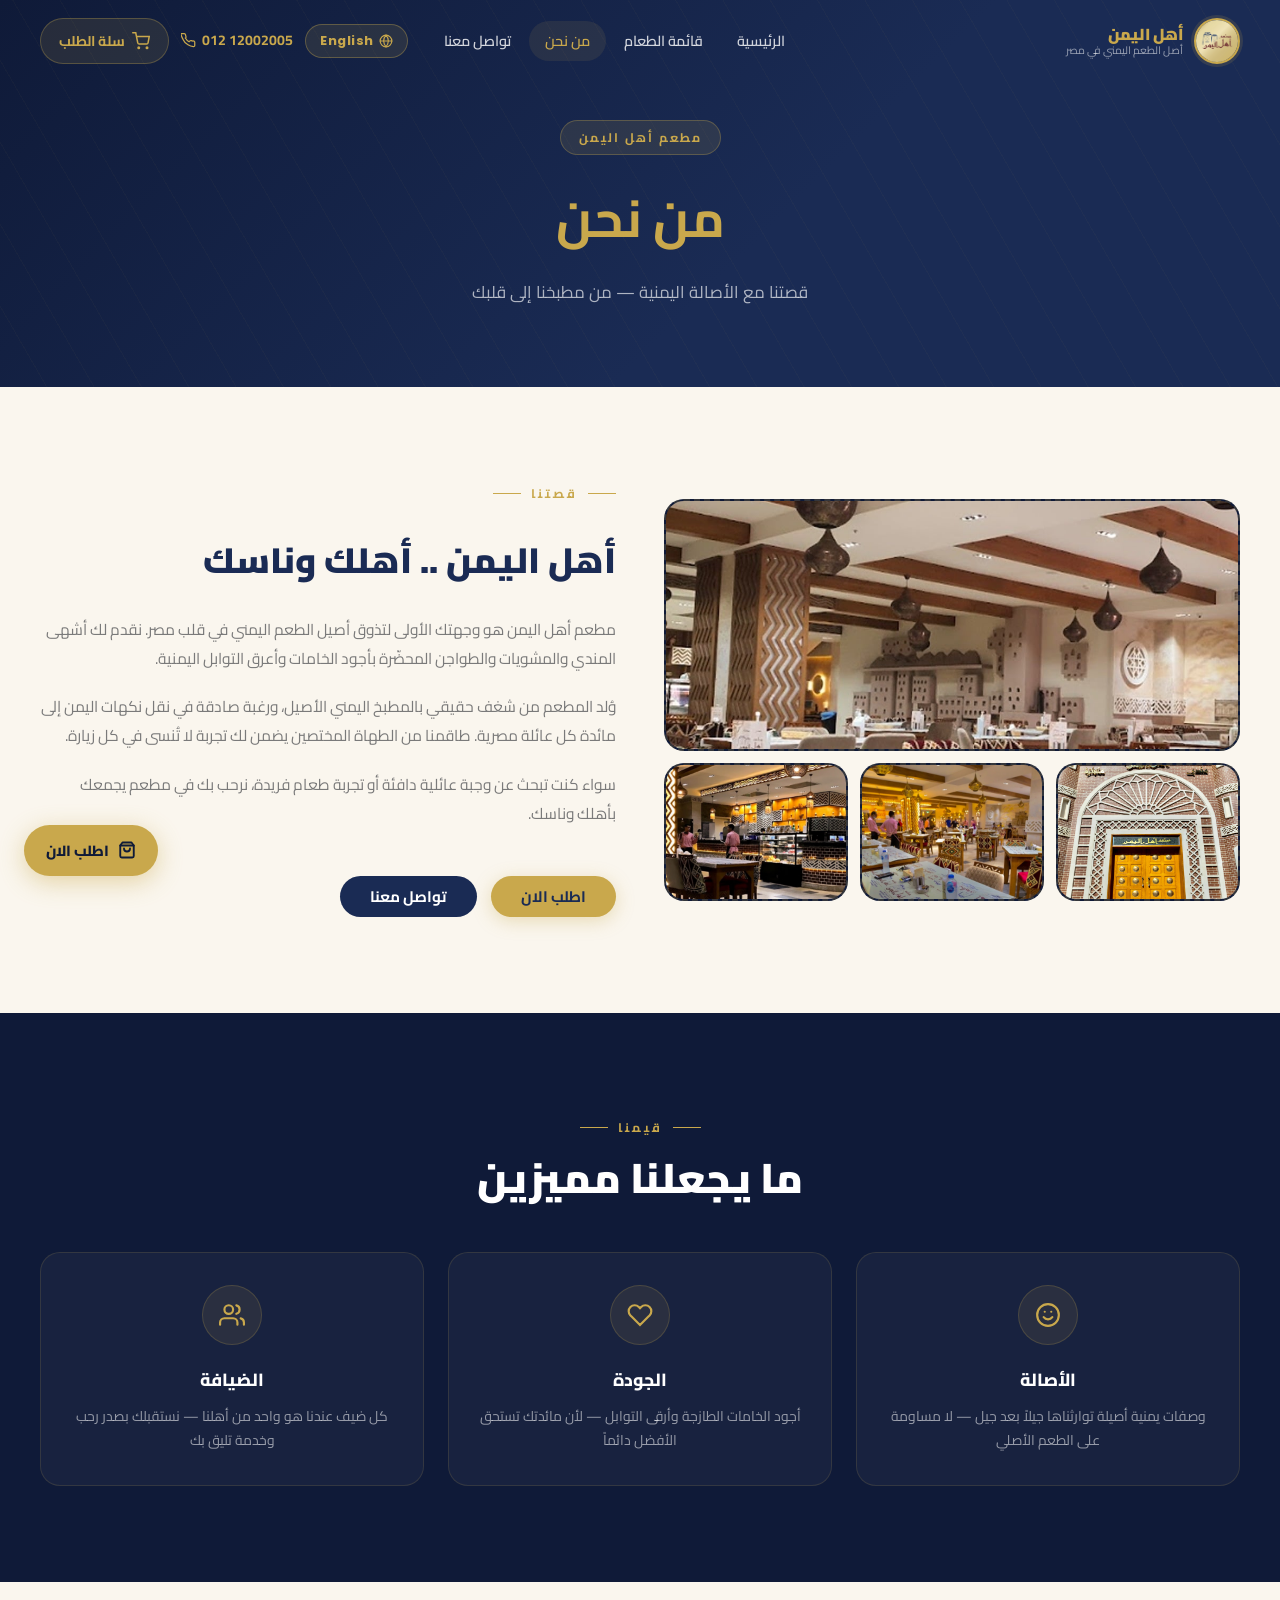
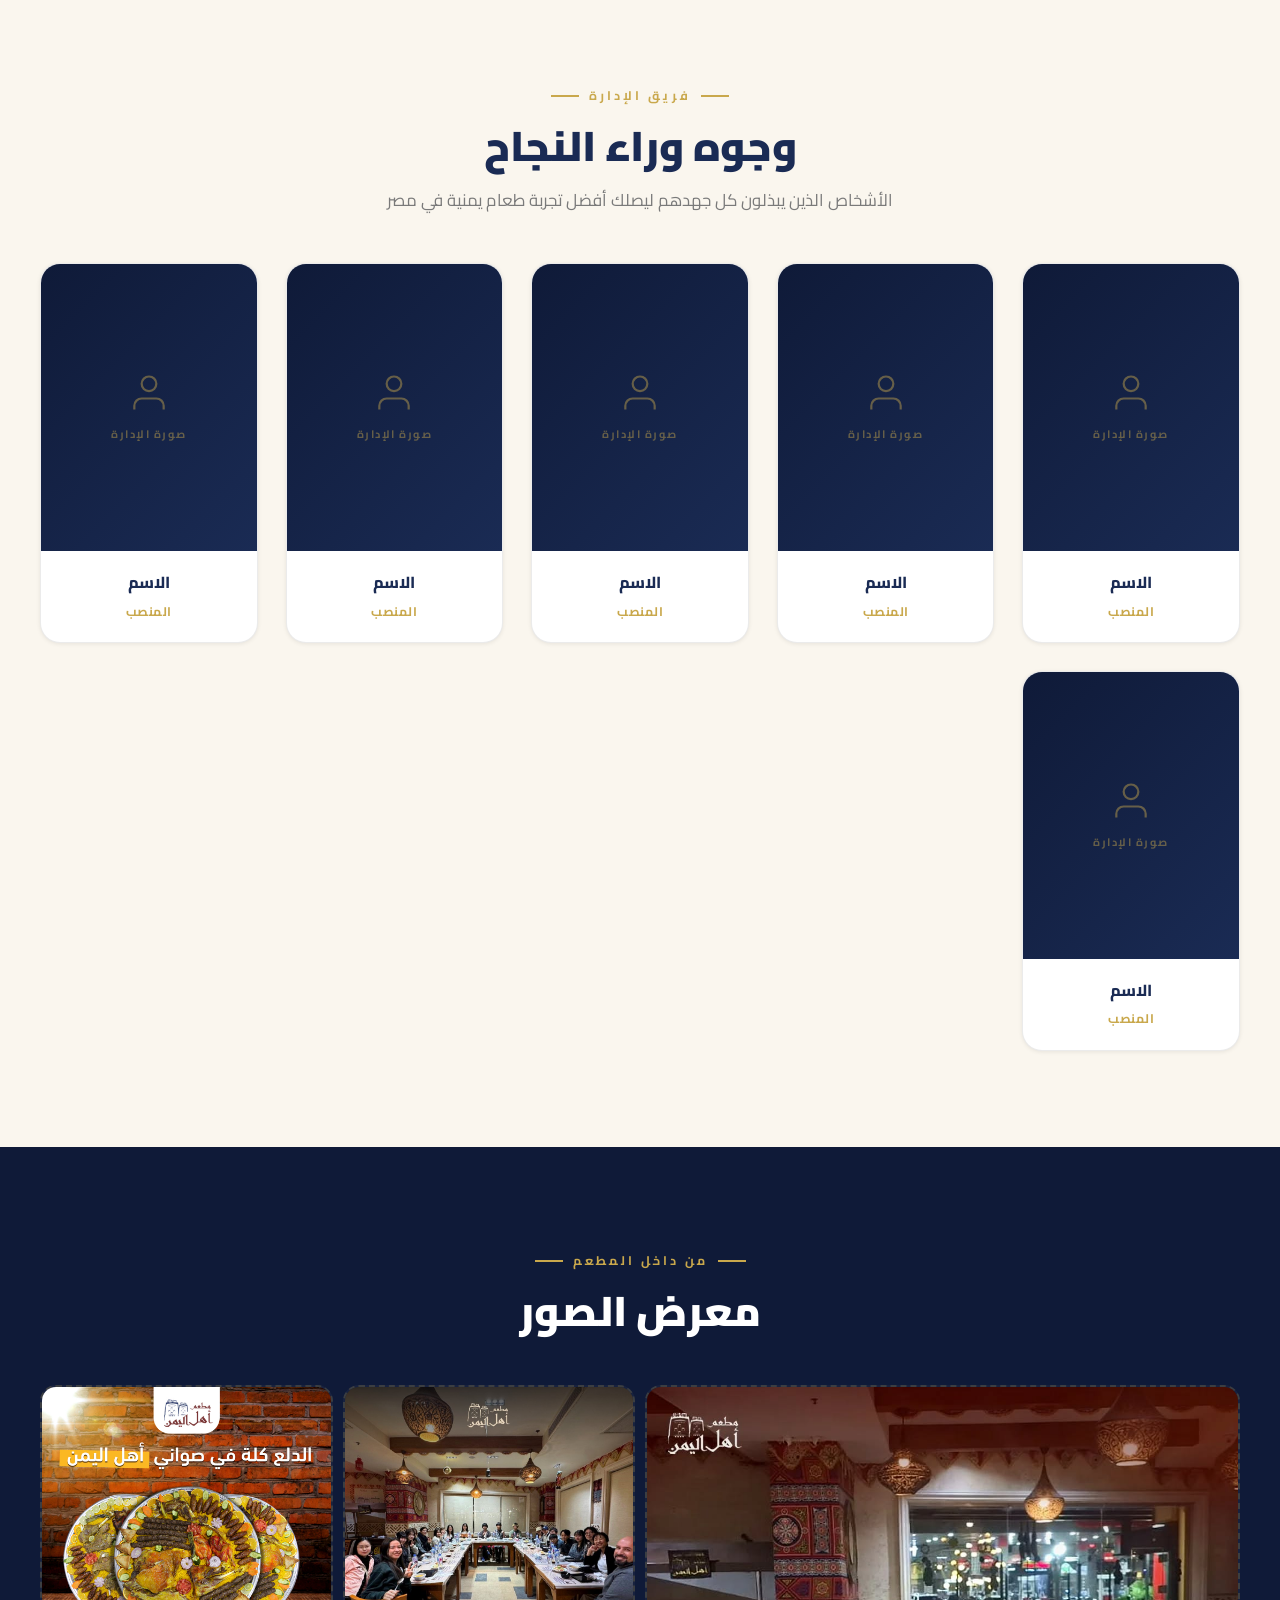
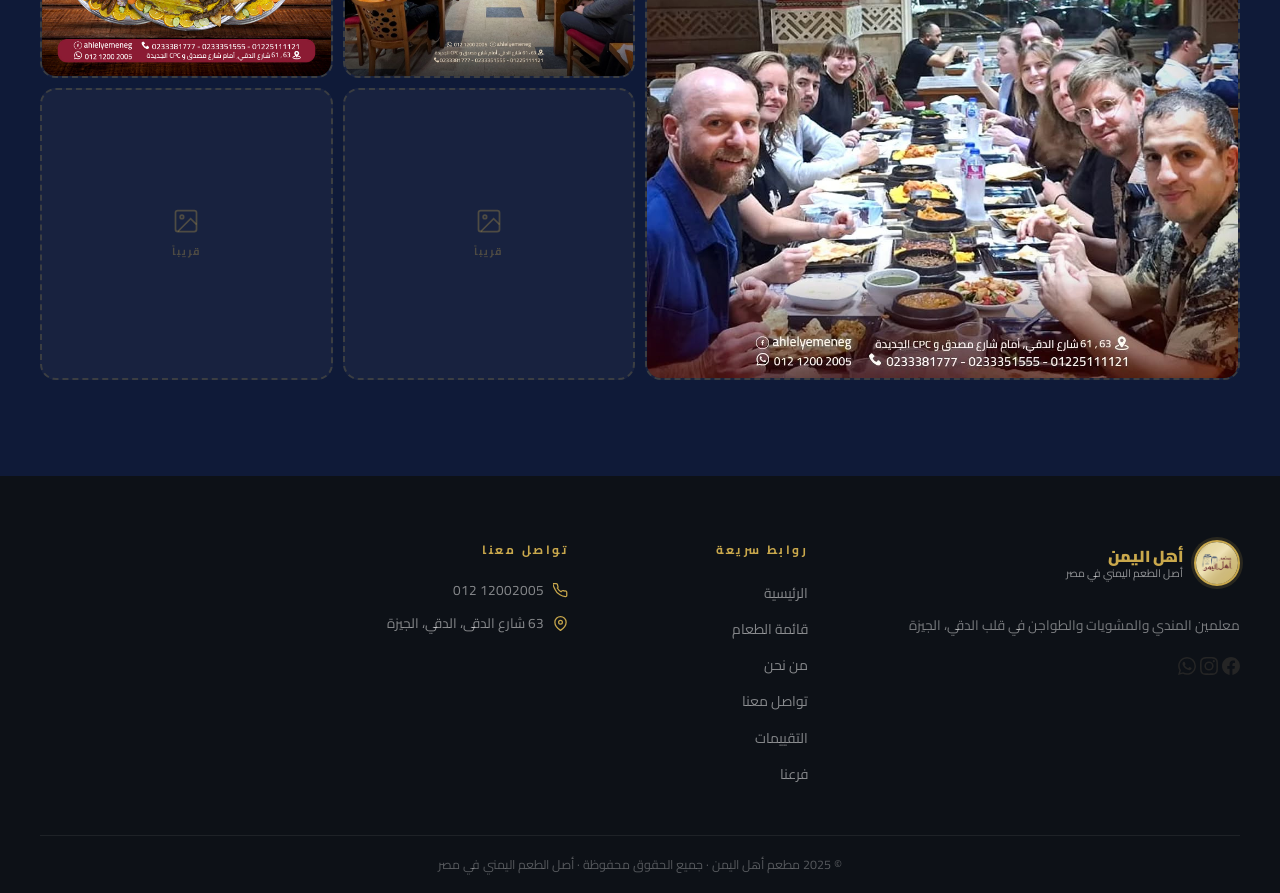
==== commit 02f589b6: "Replace single about photo with 4-photo grid on homepage; revert about.html story layout Co-Authored" ====
--- a/about.html
+++ b/about.html
@@ -47,7 +47,7 @@
     /* ── Story Section ── */
     .about-story-section { padding: var(--sp-24) 0; background: var(--cream); }
     .about-story-grid {
-      display: flex; flex-direction: column; gap: 44px;
+      display: grid; grid-template-columns: 1fr 1fr; gap: 48px; align-items: center;
     }
     .about-story-photos {
       display: grid; grid-template-columns: 1fr 1fr 1fr; gap: 12px;
@@ -61,7 +61,7 @@
       transition: var(--t);
     }
     .story-photo-slot:first-child {
-      grid-column: 1 / -1; aspect-ratio: 16/6;
+      grid-column: 1 / -1; aspect-ratio: 16/7;
     }
     .story-photo-slot img {
       position: absolute; inset: 0; width: 100%; height: 100%; object-fit: cover;
@@ -72,12 +72,9 @@
     }
     .story-photo-placeholder svg { width: 32px; height: 32px; }
     .story-photo-placeholder span { font-size: 0.7rem; font-weight: 600; letter-spacing: 1px; text-transform: uppercase; }
-    .about-story-content {
-      display: grid; grid-template-columns: 1fr 1fr; gap: 48px; align-items: start;
-    }
-    .about-story-content .story-text-col { display: flex; flex-direction: column; gap: 18px; }
+    .about-story-content { display: flex; flex-direction: column; gap: 20px; }
     .about-story-content .section-label { text-align: right; }
-    .about-story-content .section-title { text-align: right; font-size: clamp(1.5rem, 2.5vw, 2rem); }
+    .about-story-content .section-title { text-align: right; font-size: clamp(1.6rem, 3vw, 2.2rem); }
     .about-story-content p {
       font-size: 0.97rem; line-height: 1.85; color: var(--text-muted);
     }
@@ -302,24 +299,20 @@
 
       <!-- Story Text -->
       <div class="about-story-content reveal">
-        <div class="story-text-col">
-          <div class="section-label" data-ar="قصتنا">Our Story</div>
-          <h2 class="section-title" data-ar="أهل اليمن .. أهلك وناسك">Ahl Al-Yemen... Your Family</h2>
-          <p data-ar="مطعم أهل اليمن هو وجهتك الأولى لتذوق أصيل الطعم اليمني في قلب مصر. نقدم لك أشهى المندي والمشويات والطواجن المحضّرة بأجود الخامات وأعرق التوابل اليمنية.">
-            Ahl Al-Yemen Restaurant is your first destination for authentic Yemeni cuisine in the heart of Egypt. We serve the finest Mandi, grills and stews prepared with the best ingredients and the most authentic Yemeni spices.
-          </p>
-          <div style="display:flex;gap:14px;flex-wrap:wrap;margin-top:8px;">
-            <a href="menu.html" class="btn btn-gold" data-ar="اطلب الان">Order Now</a>
-            <a href="contact.html" class="btn btn-navy" data-ar="تواصل معنا">Contact Us</a>
-          </div>
-        </div>
-        <div class="story-text-col">
-          <p data-ar="وُلد المطعم من شغف حقيقي بالمطبخ اليمني الأصيل، ورغبة صادقة في نقل نكهات اليمن إلى مائدة كل عائلة مصرية. طاقمنا من الطهاة المختصين يضمن لك تجربة لا تُنسى في كل زيارة.">
-            The restaurant was born from a genuine passion for authentic Yemeni cuisine and a sincere desire to bring the flavors of Yemen to every Egyptian family's table. Our team of specialized chefs ensures an unforgettable experience with every visit.
-          </p>
-          <p data-ar="سواء كنت تبحث عن وجبة عائلية دافئة أو تجربة طعام فريدة، نرحب بك في مطعم يجمعك بأهلك وناسك.">
-            Whether you're looking for a warm family meal or a unique dining experience, we welcome you to a restaurant that brings you together with your people.
-          </p>
+        <div class="section-label" data-ar="قصتنا">Our Story</div>
+        <h2 class="section-title" data-ar="أهل اليمن .. أهلك وناسك">Ahl Al-Yemen... Your Family</h2>
+        <p data-ar="مطعم أهل اليمن هو وجهتك الأولى لتذوق أصيل الطعم اليمني في قلب مصر. نقدم لك أشهى المندي والمشويات والطواجن المحضّرة بأجود الخامات وأعرق التوابل اليمنية.">
+          Ahl Al-Yemen Restaurant is your first destination for authentic Yemeni cuisine in the heart of Egypt. We serve the finest Mandi, grills and stews prepared with the best ingredients and the most authentic Yemeni spices.
+        </p>
+        <p data-ar="وُلد المطعم من شغف حقيقي بالمطبخ اليمني الأصيل، ورغبة صادقة في نقل نكهات اليمن إلى مائدة كل عائلة مصرية. طاقمنا من الطهاة المختصين يضمن لك تجربة لا تُنسى في كل زيارة.">
+          The restaurant was born from a genuine passion for authentic Yemeni cuisine and a sincere desire to bring the flavors of Yemen to every Egyptian family's table. Our team of specialized chefs ensures an unforgettable experience with every visit.
+        </p>
+        <p data-ar="سواء كنت تبحث عن وجبة عائلية دافئة أو تجربة طعام فريدة، نرحب بك في مطعم يجمعك بأهلك وناسك.">
+          Whether you're looking for a warm family meal or a unique dining experience, we welcome you to a restaurant that brings you together with your people.
+        </p>
+        <div style="display:flex;gap:14px;flex-wrap:wrap;margin-top:28px;">
+          <a href="menu.html" class="btn btn-gold" data-ar="اطلب الان">Order Now</a>
+          <a href="contact.html" class="btn btn-navy" data-ar="تواصل معنا">Contact Us</a>
         </div>
       </div>
 
--- a/css/style.css
+++ b/css/style.css
@@ -515,6 +515,24 @@
   aspect-ratio: 4/5; box-shadow: var(--shadow-xl);
 }
 .about-video-wrap video { width: 100%; height: 100%; object-fit: cover; max-width: none; min-width: 100%; }
+
+/* Photo grid replacing single image in about section */
+.about-photo-grid {
+  display: grid; grid-template-columns: 1fr 1fr 1fr; gap: 10px;
+}
+.about-photo-grid .ap-slot {
+  border-radius: var(--r-xl); overflow: hidden;
+  position: relative; aspect-ratio: 4/3;
+  background: var(--navy-dark);
+}
+.about-photo-grid .ap-slot:first-child {
+  grid-column: 1 / -1; aspect-ratio: 16/7;
+}
+.about-photo-grid .ap-slot img {
+  position: absolute; inset: 0; width: 100%; height: 100%; object-fit: cover;
+  transition: transform 0.4s var(--ease);
+}
+.about-photo-grid .ap-slot:hover img { transform: scale(1.04); }
 .about-stat-card {
   position: absolute; bottom: -20px; left: -20px;
   background: var(--gold); color: var(--navy);
